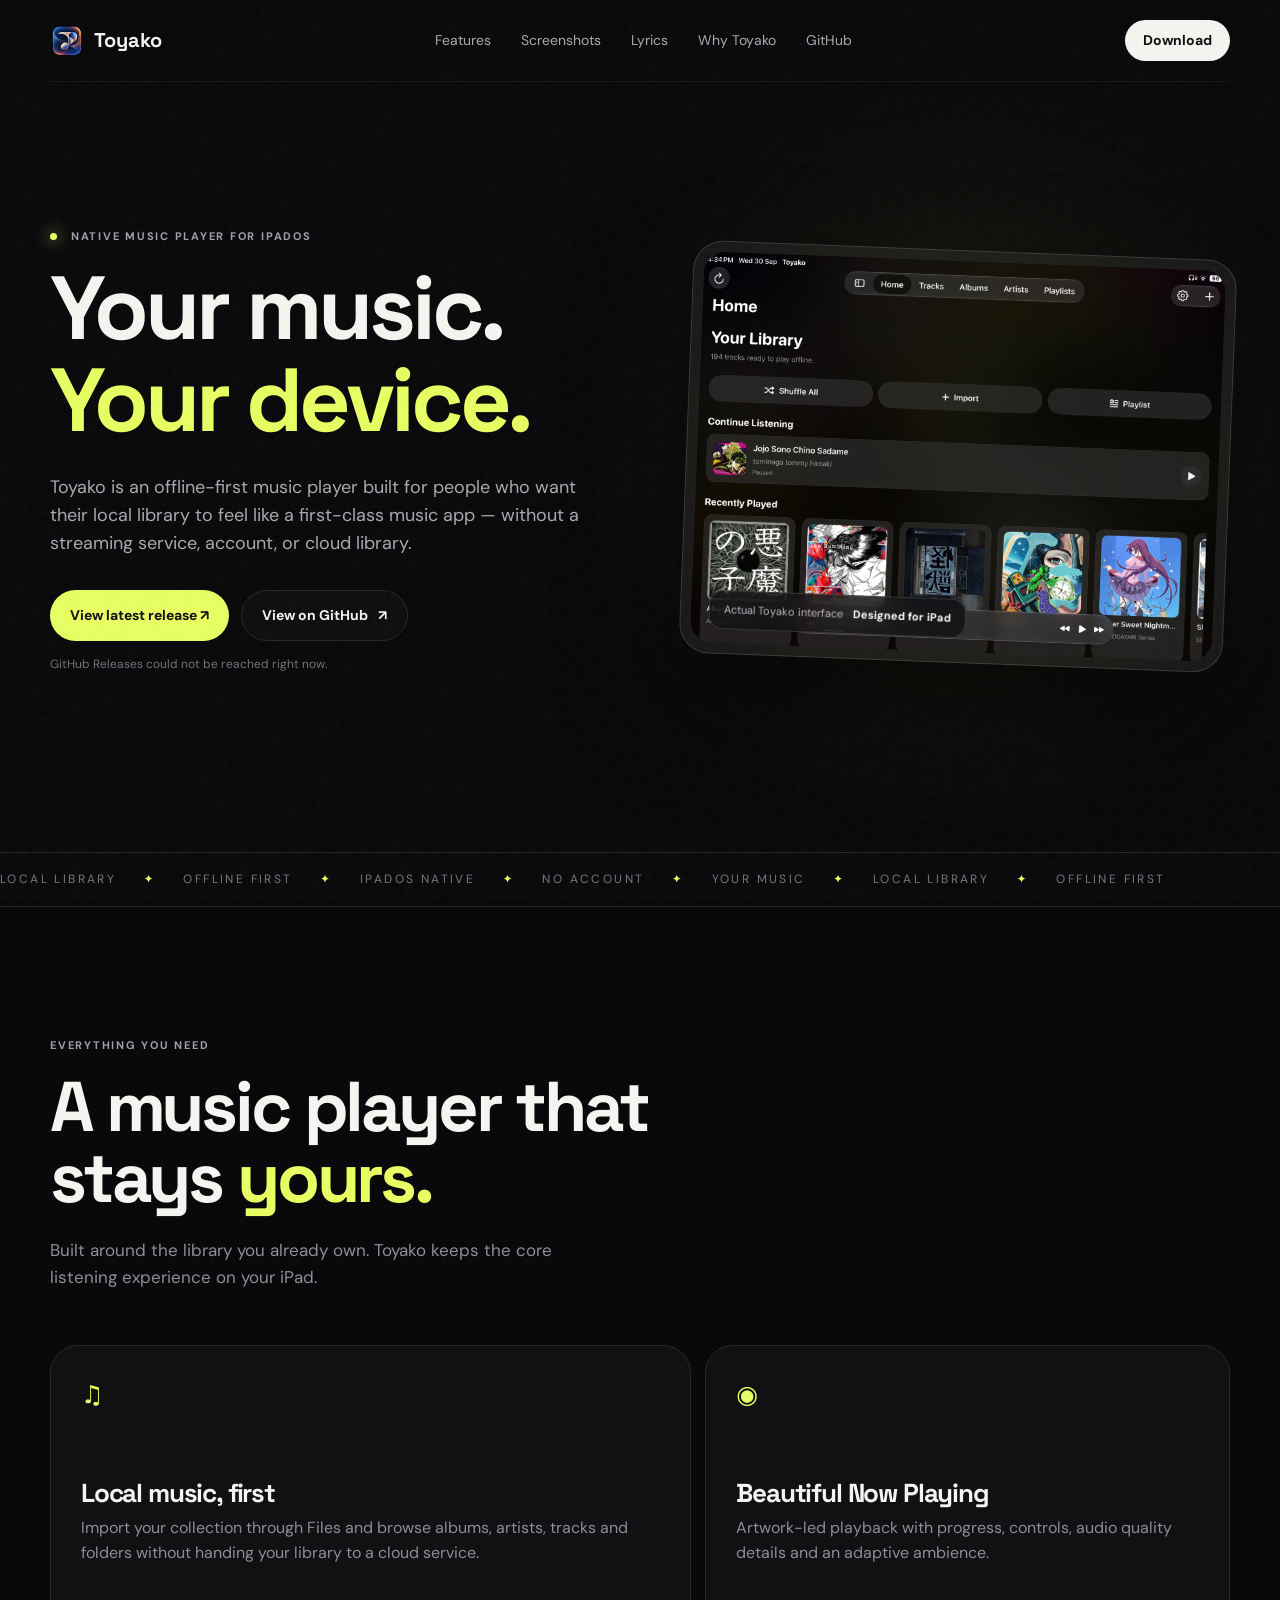
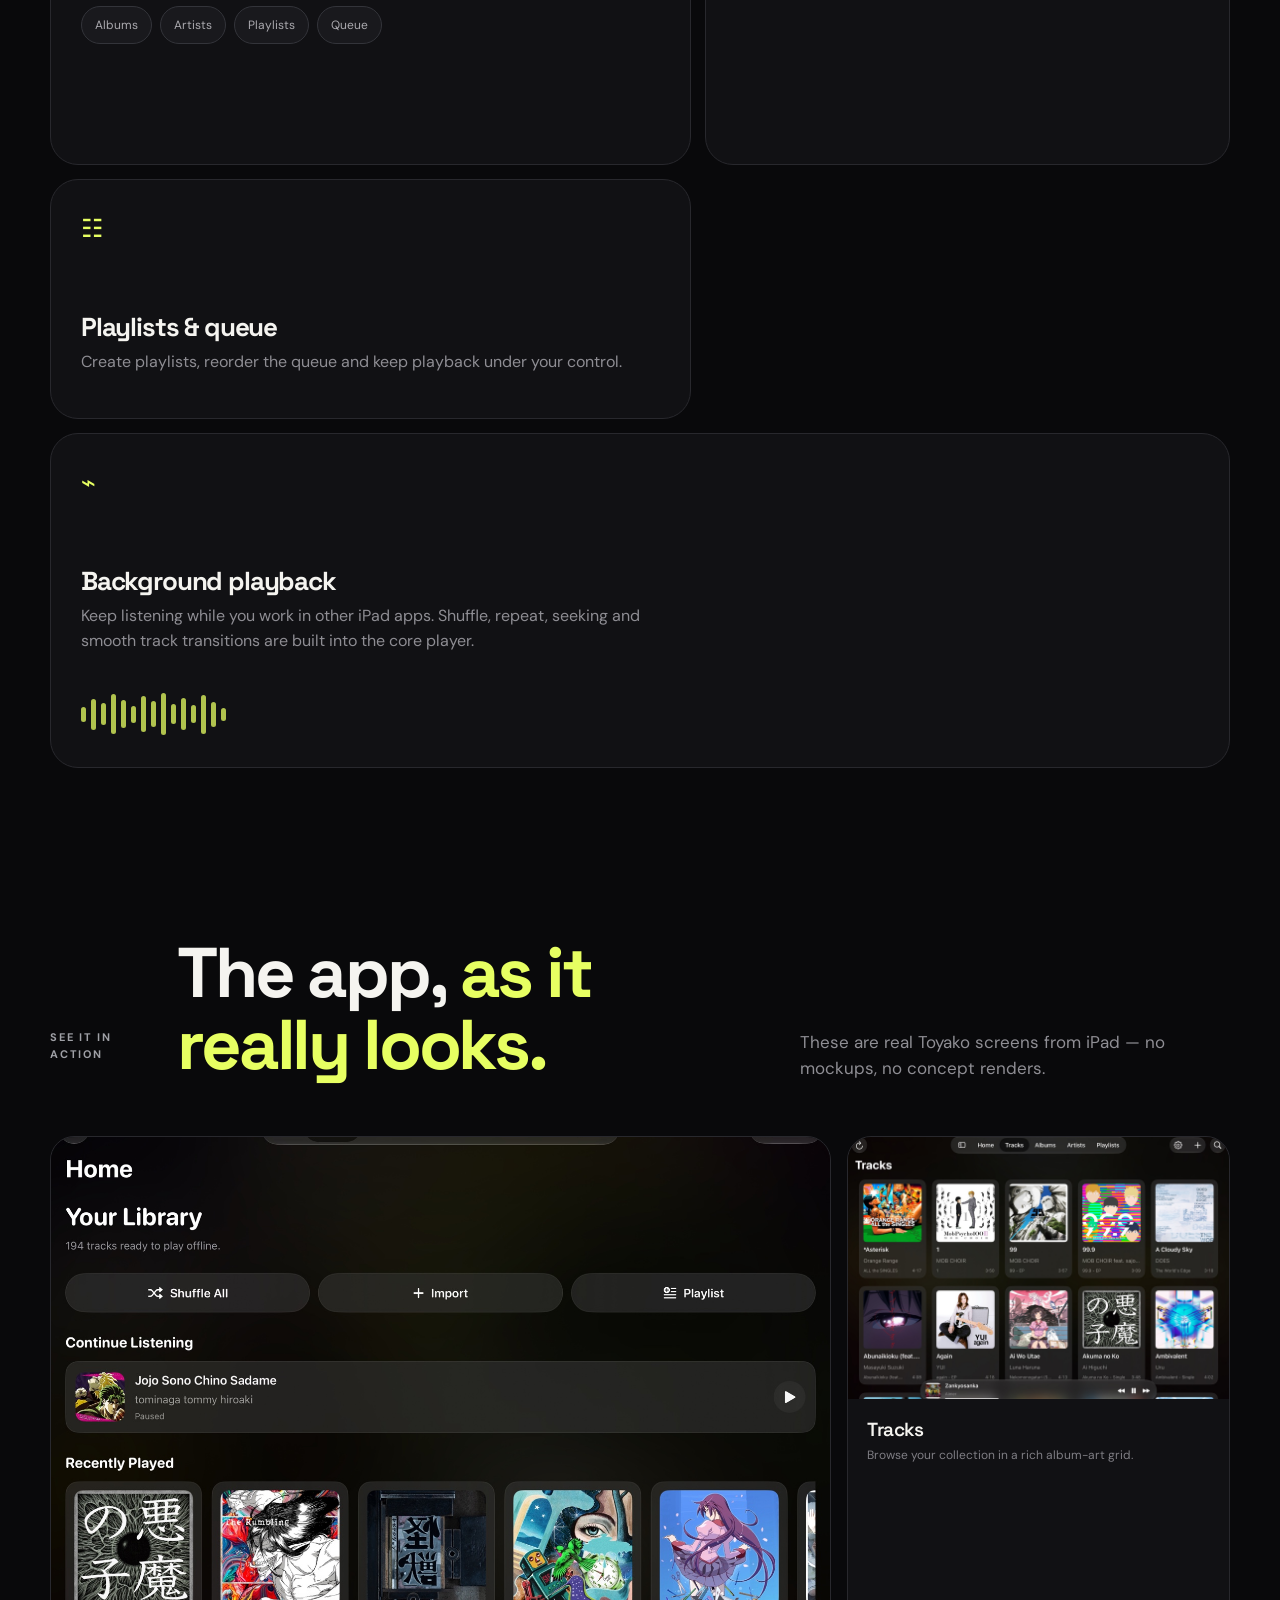
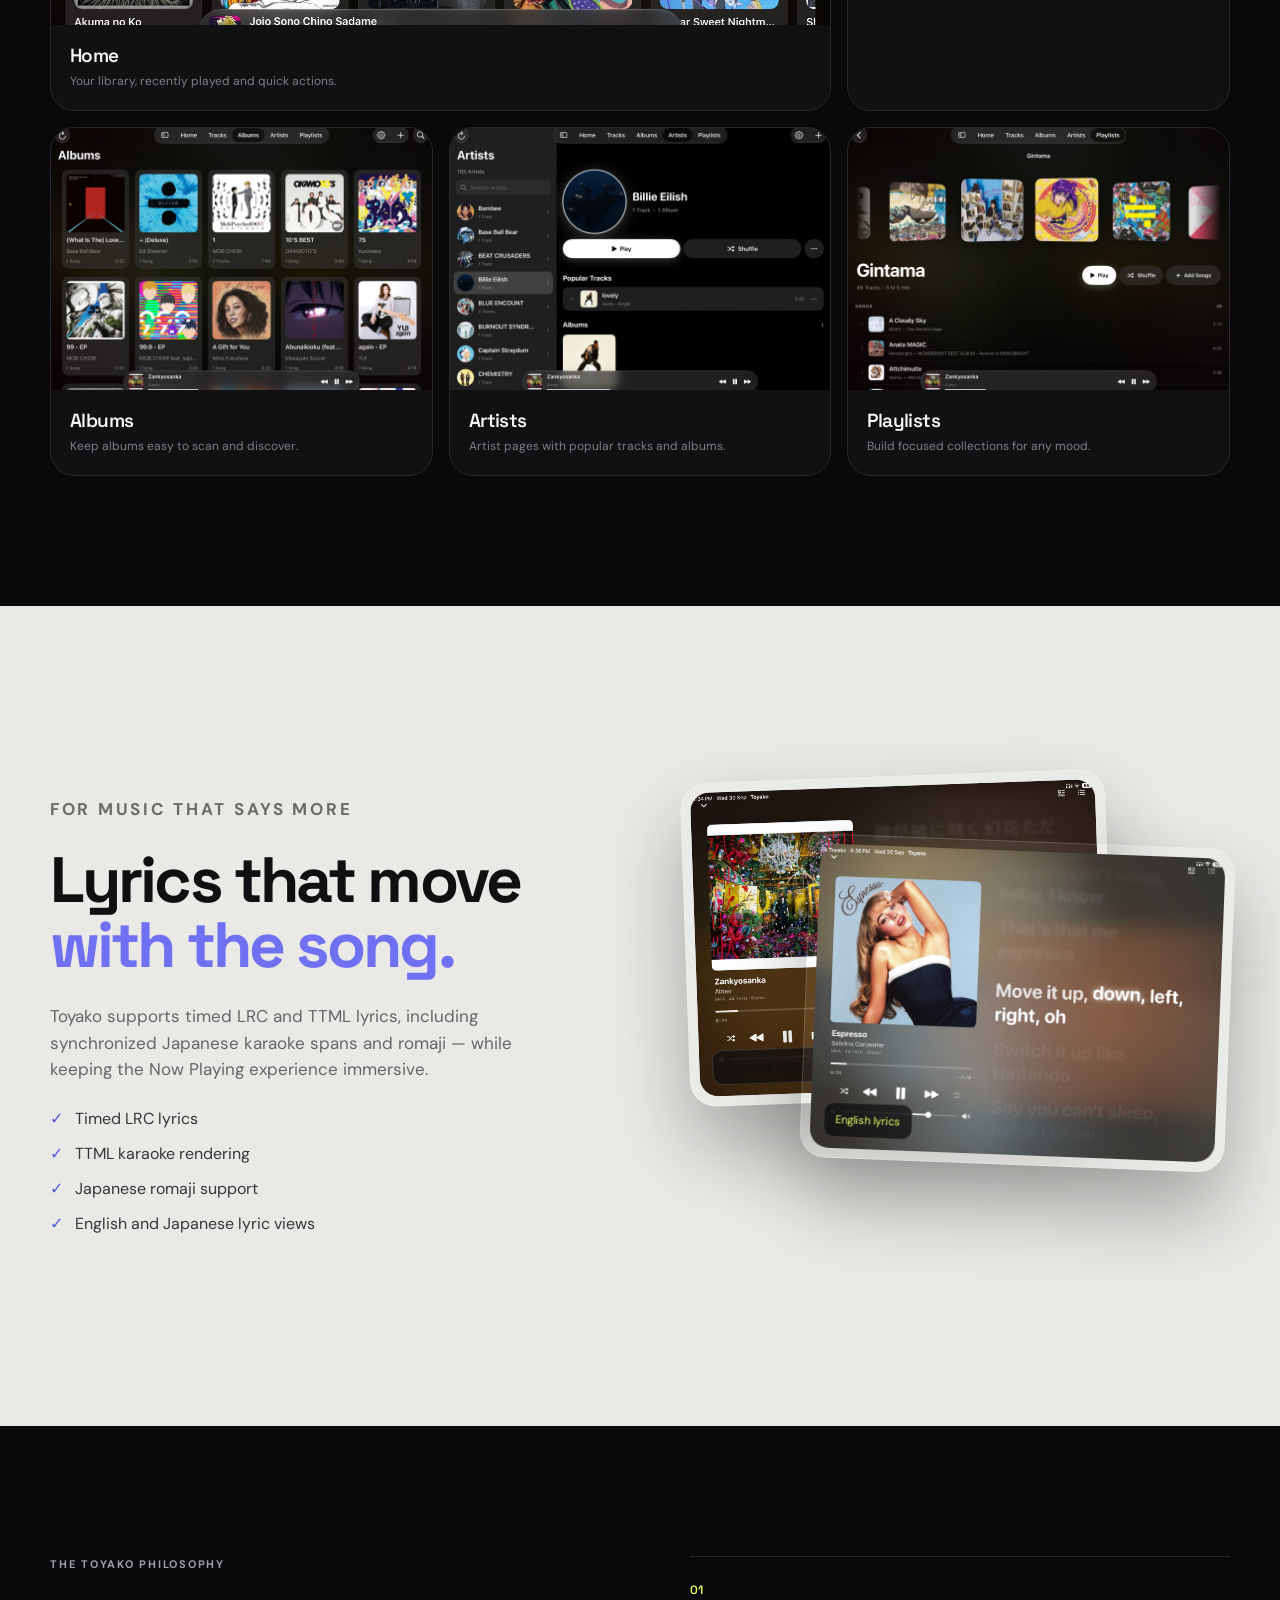
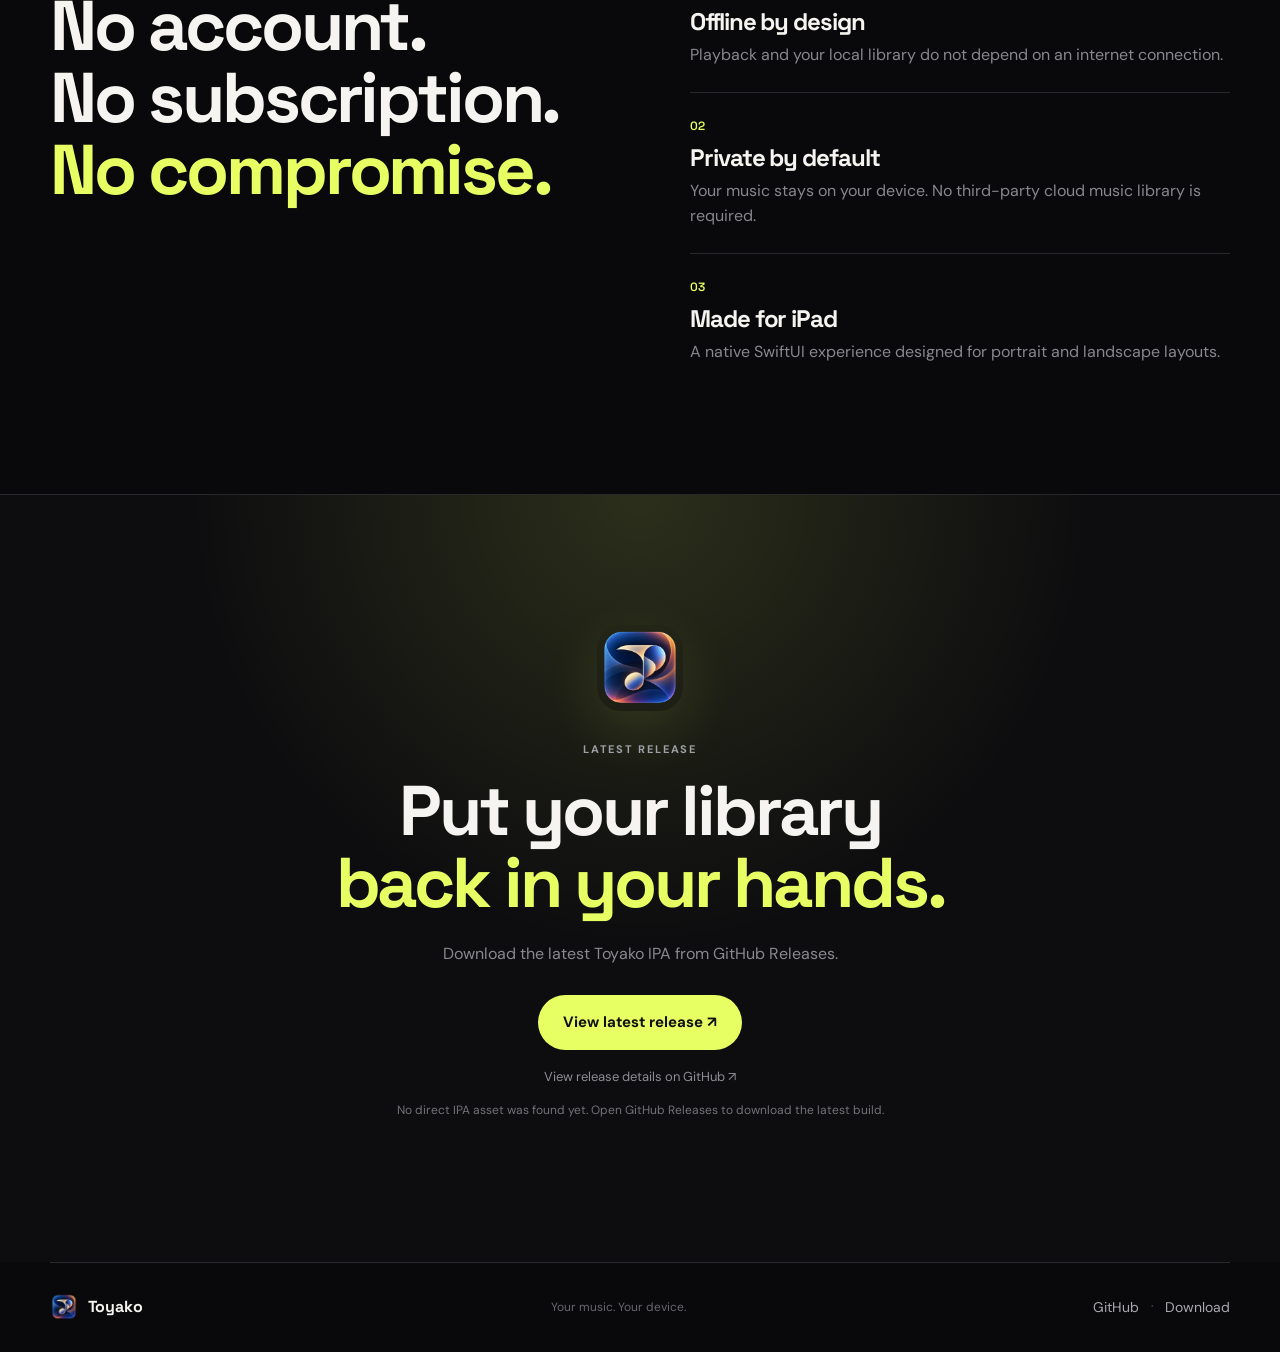
==== docs/index.html @ d5a01a92 "website added" ====
<!doctype html>
<html lang="en">
<head>
  <meta charset="utf-8">
  <meta name="viewport" content="width=device-width, initial-scale=1">
  <meta name="theme-color" content="#0a0a0c">
  <meta name="description" content="Toyako — a native, offline-first music player for iPadOS. Your music. Your device.">
  <meta property="og:title" content="Toyako — Your music. Your device.">
  <meta property="og:description" content="A native, offline-first music player for iPadOS. Local music, lyrics, playlists, queue management and a beautiful Now Playing experience.">
  <meta property="og:type" content="website">
  <link rel="icon" href="assets/toyako-icon.png">
  <link rel="stylesheet" href="styles.css">
  <title>Toyako — Your music. Your device.</title>
</head>
<body>
  <div class="grain"></div>
  <header class="nav wrap">
    <a class="brand" href="#top" aria-label="Toyako home">
      <img src="assets/toyako-icon.png" alt="Toyako app icon">
      <span>Toyako</span>
    </a>
    <nav>
      <a href="#features">Features</a>
      <a href="#showcase">Screenshots</a><a href="#lyrics">Lyrics</a>
      <a href="#philosophy">Why Toyako</a>
      <a id="githubLink" href="#" target="_blank" rel="noreferrer">GitHub</a>
    </nav>
    <a class="nav-download" id="navDownload" href="#download">Download</a>
  </header>

  <main id="top">
    <section class="hero wrap">
      <div class="hero-copy">
        <div class="eyebrow"><span class="dot"></span> Native music player for iPadOS</div>
        <h1>Your music.<br><em>Your device.</em></h1>
        <p class="hero-text">Toyako is an offline-first music player built for people who want their local library to feel like a first-class music app — without a streaming service, account, or cloud library.</p>
        <div class="hero-actions">
          <a class="button primary" id="heroDownload" href="#download"><span>↓</span> Download Toyako</a>
          <a class="button ghost" id="heroGithub" href="#" target="_blank" rel="noreferrer">View on GitHub <span>↗</span></a>
        </div>
        <p class="download-note" id="releaseStatus">Checking the latest release…</p>
      </div>

      <div class="hero-art real-preview" aria-label="Toyako app preview">
        <div class="hero-glow"></div>
        <div class="hero-shot">
          <img src="assets/screenshots/home.jpeg" alt="Toyako Home screen showing a local music library">
          <div class="shot-caption"><span>Actual Toyako interface</span><strong>Designed for iPad</strong></div>
        </div>
      </div>
    </section>

    <section class="marquee"><div>LOCAL LIBRARY <span>✦</span> OFFLINE FIRST <span>✦</span> IPADOS NATIVE <span>✦</span> NO ACCOUNT <span>✦</span> YOUR MUSIC <span>✦</span> LOCAL LIBRARY <span>✦</span> OFFLINE FIRST</div></section>

    <section class="section wrap" id="features">
      <div class="section-heading"><p class="eyebrow">Everything you need</p><h2>A music player that stays <em>yours.</em></h2><p>Built around the library you already own. Toyako keeps the core listening experience on your iPad.</p></div>
      <div class="feature-grid">
        <article class="feature large"><div class="feature-icon">♫</div><h3>Local music, first</h3><p>Import your collection through Files and browse albums, artists, tracks and folders without handing your library to a cloud service.</p><div class="feature-visual library-visual"><span>Albums</span><span>Artists</span><span>Playlists</span><span>Queue</span></div></article>
        <article class="feature"><div class="feature-icon">◉</div><h3>Beautiful Now Playing</h3><p>Artwork-led playback with progress, controls, audio quality details and an adaptive ambience.</p></article>
        <article class="feature"><div class="feature-icon">☷</div><h3>Playlists & queue</h3><p>Create playlists, reorder the queue and keep playback under your control.</p></article>
        <article class="feature wide"><div class="feature-icon">⌁</div><h3>Background playback</h3><p>Keep listening while you work in other iPad apps. Shuffle, repeat, seeking and smooth track transitions are built into the core player.</p><div class="wave"><i></i><i></i><i></i><i></i><i></i><i></i><i></i><i></i><i></i><i></i><i></i><i></i><i></i><i></i><i></i></div></article>
      </div>
    </section>

    <section class="showcase section" id="showcase">
      <div class="wrap">
        <div class="section-heading showcase-heading">
          <p class="eyebrow">See it in action</p>
          <h2>The app, <em>as it really looks.</em></h2>
          <p>These are real Toyako screens from iPad — no mockups, no concept renders.</p>
        </div>
        <div class="screen-grid">
          <figure class="screen-card-large"><img src="assets/screenshots/home.jpeg" alt="Toyako Home library screen"><figcaption><strong>Home</strong><span>Your library, recently played and quick actions.</span></figcaption></figure>
          <figure><img src="assets/screenshots/tracks.jpeg" alt="Toyako Tracks screen"><figcaption><strong>Tracks</strong><span>Browse your collection in a rich album-art grid.</span></figcaption></figure>
          <figure><img src="assets/screenshots/albums.jpeg" alt="Toyako Albums screen"><figcaption><strong>Albums</strong><span>Keep albums easy to scan and discover.</span></figcaption></figure>
          <figure><img src="assets/screenshots/artists.jpeg" alt="Toyako Artists screen"><figcaption><strong>Artists</strong><span>Artist pages with popular tracks and albums.</span></figcaption></figure>
          <figure><img src="assets/screenshots/playlist.jpeg" alt="Toyako Playlist screen"><figcaption><strong>Playlists</strong><span>Build focused collections for any mood.</span></figcaption></figure>
        </div>
      </div>
    </section>

    <section class="lyrics-section" id="lyrics">
      <div class="wrap lyrics-layout">
        <div class="lyrics-copy"><p class="eyebrow">For music that says more</p><h2>Lyrics that move<br><em>with the song.</em></h2><p>Toyako supports timed LRC and TTML lyrics, including synchronized Japanese karaoke spans and romaji — while keeping the Now Playing experience immersive.</p><ul><li>Timed LRC lyrics</li><li>TTML karaoke rendering</li><li>Japanese romaji support</li><li>English and Japanese lyric views</li></ul></div>
        <div class="lyrics-shots">
          <figure class="lyric-shot lyric-shot-back"><img src="assets/screenshots/lyrics-japanese.jpeg" alt="Toyako Now Playing with Japanese lyrics and romaji"><figcaption>Japanese lyrics + romaji</figcaption></figure>
          <figure class="lyric-shot lyric-shot-front"><img src="assets/screenshots/lyrics-english.jpeg" alt="Toyako Now Playing with English lyrics"><figcaption>English lyrics</figcaption></figure>
        </div>
      </div>
    </section>

    <section class="section wrap philosophy" id="philosophy">
      <div><p class="eyebrow">The Toyako philosophy</p><h2>No account.<br>No subscription.<br><em>No compromise.</em></h2></div>
      <div class="principles"><div><strong>01</strong><h3>Offline by design</h3><p>Playback and your local library do not depend on an internet connection.</p></div><div><strong>02</strong><h3>Private by default</h3><p>Your music stays on your device. No third-party cloud music library is required.</p></div><div><strong>03</strong><h3>Made for iPad</h3><p>A native SwiftUI experience designed for portrait and landscape layouts.</p></div></div>
    </section>

    <section class="download-section" id="download">
      <div class="wrap download-inner">
        <img src="assets/toyako-icon.png" alt="Toyako" class="download-icon">
        <p class="eyebrow">Latest release</p>
        <h2>Put your library<br><em>back in your hands.</em></h2>
        <p>Download the latest Toyako IPA from GitHub Releases.</p>
        <a class="button primary big" id="downloadButton" href="#" target="_blank" rel="noreferrer">↓ Download latest IPA</a>
        <a class="release-link" id="releasePage" href="#" target="_blank" rel="noreferrer">View release details on GitHub ↗</a>
        <p class="release-status" id="downloadStatus">Loading release information…</p>
      </div>
    </section>
  </main>

  <footer class="footer wrap"><div class="brand"><img src="assets/toyako-icon.png" alt=""><span>Toyako</span></div><p>Your music. Your device.</p><div><a id="footerGithub" href="#" target="_blank" rel="noreferrer">GitHub</a><span>·</span><a href="#download">Download</a></div></footer>
  <script src="app.js"></script>
</body>
</html>
---- docs/styles.css ----
@import url('https://fonts.googleapis.com/css2?family=DM+Sans:wght@400;500;600;700&family=Space+Grotesk:wght@500;600;700&display=swap');
:root{--bg:#09090b;--panel:#111114;--panel2:#17171b;--text:#f5f4f0;--muted:#9c9ba1;--line:#28282d;--accent:#e7ff62;--accent2:#c7e23c;--max:1180px}
*{box-sizing:border-box}html{scroll-behavior:smooth}body{margin:0;background:var(--bg);color:var(--text);font-family:'DM Sans',system-ui,sans-serif;line-height:1.55;overflow-x:hidden}.grain{position:fixed;inset:0;pointer-events:none;opacity:.035;background-image:url("data:image/svg+xml,%3Csvg viewBox='0 0 160 160' xmlns='http://www.w3.org/2000/svg'%3E%3Cfilter id='n'%3E%3CfeTurbulence type='fractalNoise' baseFrequency='.9' numOctaves='3' stitchTiles='stitch'/%3E%3C/filter%3E%3Crect width='100%25' height='100%25' filter='url(%23n)' opacity='.8'/%3E%3C/svg%3E")}.wrap{width:min(calc(100% - 48px),var(--max));margin:auto}.nav{height:82px;display:flex;align-items:center;justify-content:space-between;gap:24px;border-bottom:1px solid rgba(255,255,255,.06)}.brand{display:flex;align-items:center;gap:10px;color:var(--text);text-decoration:none;font-family:'Space Grotesk';font-weight:700;font-size:20px}.brand img{width:34px;height:34px;border-radius:10px}.nav nav{display:flex;gap:30px}.nav nav a,.footer a{color:#aaa9ae;text-decoration:none;font-size:14px}.nav nav a:hover,.footer a:hover{color:var(--text)}.nav-download{background:var(--text);color:#101012;text-decoration:none;padding:10px 18px;border-radius:999px;font-size:14px;font-weight:700}.hero{min-height:720px;display:grid;grid-template-columns:1.02fr .98fr;align-items:center;gap:70px;padding:90px 0 110px}.eyebrow{text-transform:uppercase;letter-spacing:.16em;font-size:11px;font-weight:700;color:#9fa0a6;margin:0 0 18px}.dot{display:inline-block;width:7px;height:7px;background:var(--accent);border-radius:50%;margin-right:9px;box-shadow:0 0 16px var(--accent)}h1,h2,h3{font-family:'Space Grotesk';letter-spacing:-.045em;line-height:1.02;margin:0}h1{font-size:clamp(58px,7vw,98px);max-width:760px}h1 em,h2 em{color:var(--accent);font-style:normal}.hero-text{max-width:600px;color:#aaa9ae;font-size:18px;margin:28px 0 32px}.hero-actions{display:flex;gap:12px;flex-wrap:wrap}.button{display:inline-flex;align-items:center;justify-content:center;gap:10px;padding:14px 20px;border-radius:999px;text-decoration:none;font-weight:700;font-size:14px;transition:.2s transform,.2s background}.button:hover{transform:translateY(-2px)}.button.primary{background:var(--accent);color:#101012}.button.primary:hover{background:var(--accent2)}.button.ghost{border:1px solid var(--line);color:var(--text);background:rgba(255,255,255,.02)}.download-note,.release-status{font-size:12px;color:#727278;margin-top:14px}.hero-art{position:relative;min-height:570px;display:grid;place-items:center}.glow{position:absolute;width:390px;height:390px;border-radius:50%;background:var(--accent);filter:blur(110px);opacity:.12}.device{width:min(500px,100%);border:1px solid #34343a;background:#151519;border-radius:34px;padding:12px;box-shadow:0 45px 100px #000;transform:rotate(3deg)}.device-bar{height:24px;display:flex;justify-content:center;gap:6px}.device-bar span{width:4px;height:4px;border-radius:50%;background:#45454b}.app-screen{background:linear-gradient(145deg,#1b1b20,#0e0e11);border-radius:25px;padding:28px;min-height:500px}.screen-top{display:flex;justify-content:space-between;font-family:'Space Grotesk';font-size:18px}.screen-top span{color:#8d8d93}.screen-kicker{color:#88878e;font-size:12px;margin:42px 0 14px}.album-row{display:grid;grid-template-columns:repeat(4,1fr);gap:9px}.mini-cover{aspect-ratio:1;border-radius:13px}.cover-one{background:linear-gradient(135deg,#c9ef53,#34410f)}.cover-two{background:linear-gradient(135deg,#c6b1ff,#28203e)}.cover-three{background:linear-gradient(135deg,#ff9b7c,#49251b)}.cover-four{background:linear-gradient(135deg,#71c7ff,#12283a)}.screen-card{margin-top:18px;background:#24242a;border:1px solid #34343b;border-radius:22px;padding:15px;display:flex;align-items:center;gap:16px}.now-cover{width:92px;height:92px;border-radius:16px;background:linear-gradient(135deg,#d9ff60,#2f3c12);display:grid;place-items:center}.cover-symbol{font:700 44px 'Space Grotesk';color:#151515}.screen-card small{color:#929198;font-size:9px;letter-spacing:.12em}.screen-card h3{font-size:20px;margin:6px 0}.screen-card p{color:#8c8b91;font-size:12px;margin:0}.screen-controls{display:flex;align-items:center;justify-content:center;gap:45px;margin-top:24px;color:#9b9aa0}.screen-controls b{width:48px;height:48px;border-radius:50%;background:var(--text);color:#111;display:grid;place-items:center}.marquee{border-top:1px solid var(--line);border-bottom:1px solid var(--line);padding:17px 0;overflow:hidden;white-space:nowrap;color:#77777d;font-size:12px;letter-spacing:.2em}.marquee div{width:max-content;animation:scroll 28s linear infinite}.marquee span{color:var(--accent);padding:0 22px}@keyframes scroll{to{transform:translateX(-35%)}}.section{padding:130px 0}.section-heading{max-width:700px}.section-heading h2,.philosophy h2,.download-inner h2{font-size:clamp(45px,5.5vw,72px)}.section-heading>p:last-child{color:#8f8e94;max-width:570px;font-size:17px;margin-top:22px}.feature-grid{display:grid;grid-template-columns:1.1fr .9fr;gap:14px;margin-top:55px}.feature{background:var(--panel);border:1px solid var(--line);border-radius:28px;padding:30px;min-height:240px}.feature.large{min-height:420px}.feature.wide{grid-column:span 2;min-height:250px}.feature-icon{font-size:25px;color:var(--accent);margin-bottom:65px}.feature h3{font-size:26px;margin-bottom:10px}.feature p{color:#8e8d93;max-width:560px;margin:0}.feature-visual{display:flex;gap:8px;flex-wrap:wrap;margin-top:40px}.feature-visual span{border:1px solid #33343a;background:#19191d;border-radius:999px;padding:9px 13px;color:#aaa9ae;font-size:12px}.wave{display:flex;align-items:center;gap:5px;height:45px;margin-top:38px}.wave i{display:block;width:5px;border-radius:5px;background:var(--accent);height:var(--h,30px);opacity:.75}.wave i:nth-child(1){height:15px}.wave i:nth-child(2){height:31px}.wave i:nth-child(3){height:22px}.wave i:nth-child(4){height:40px}.wave i:nth-child(5){height:28px}.wave i:nth-child(6){height:17px}.wave i:nth-child(7){height:36px}.wave i:nth-child(8){height:26px}.wave i:nth-child(9){height:42px}.wave i:nth-child(10){height:20px}.wave i:nth-child(11){height:32px}.wave i:nth-child(12){height:18px}.wave i:nth-child(13){height:39px}.wave i:nth-child(14){height:25px}.wave i:nth-child(15){height:13px}.lyrics-section{background:#e9e9e6;color:#101012;padding:130px 0}.lyrics-layout{display:grid;grid-template-columns:1fr 1fr;gap:90px;align-items:center}.lyrics-copy .eyebrow{color:#6c6c6b}.lyrics-copy h2{font-size:clamp(50px,5vw,72px)}.lyrics-copy h2 em{color:#7070f3}.lyrics-copy>p{color:#656568;max-width:520px;font-size:17px;margin:25px 0}.lyrics-copy ul{padding:0;margin:25px 0;list-style:none;display:grid;gap:10px;color:#36363a}.lyrics-copy li:before{content:'✓';color:#5555db;font-weight:700;margin-right:12px}.lyrics-card{background:#101012;color:#fff;border-radius:32px;padding:38px;min-height:410px;display:flex;flex-direction:column;justify-content:center;box-shadow:0 30px 70px rgba(0,0,0,.2)}.lyrics-meta{font-size:10px;letter-spacing:.15em;color:#77777e;margin-bottom:45px;display:flex;justify-content:space-between}.lyrics-line{font:600 26px 'Space Grotesk';margin:8px 0}.lyrics-line.faded{color:#45454b}.lyrics-line.active{color:var(--accent)}.lyrics-romaji{color:#7c7c83;font-size:12px;margin-bottom:8px}.lyrics-progress{height:2px;background:#2a2a2e;margin-top:55px}.lyrics-progress span{display:block;width:54%;height:100%;background:var(--accent)}.philosophy{display:grid;grid-template-columns:1fr 1fr;gap:100px}.principles{display:grid;gap:25px}.principles>div{border-top:1px solid var(--line);padding-top:20px}.principles strong{color:var(--accent);font:600 12px 'Space Grotesk'}.principles h3{font-size:24px;margin:8px 0}.principles p{color:#88878e;margin:0}.download-section{padding:130px 0;background:radial-gradient(circle at 50% 0%,rgba(231,255,98,.14),transparent 45%),#0d0d0f;text-align:center;border-top:1px solid var(--line)}.download-inner{display:flex;flex-direction:column;align-items:center}.download-icon{width:86px;height:86px;border-radius:24px;box-shadow:0 20px 60px rgba(231,255,98,.12);margin-bottom:30px}.download-inner>p:not(.eyebrow):not(.release-status){color:#89888e;max-width:530px;margin:22px 0 28px}.button.big{padding:16px 25px;font-size:15px}.release-link{color:#8e8d94;text-decoration:none;font-size:13px;margin-top:17px}.release-link:hover{color:var(--text)}.footer{min-height:90px;border-top:1px solid var(--line);display:flex;align-items:center;justify-content:space-between;gap:20px}.footer .brand img{width:28px;height:28px;border-radius:8px}.footer p,.footer>div:last-child{color:#68676d;font-size:12px}.footer>div:last-child{display:flex;gap:12px}.footer .brand{font-size:16px}@media(max-width:900px){.nav nav{display:none}.hero{grid-template-columns:1fr;gap:20px;padding-top:70px}.hero-art{min-height:500px}.device{transform:rotate(2deg)}.feature-grid,.lyrics-layout,.philosophy{grid-template-columns:1fr}.feature.wide{grid-column:auto}.section,.lyrics-section,.download-section{padding:90px 0}.footer{padding:24px 0;flex-wrap:wrap}.footer p{order:3;width:100%;margin:0}}@media(max-width:560px){.wrap{width:min(calc(100% - 28px),var(--max))}.nav{height:70px}.nav-download{padding:9px 13px}.hero{padding:55px 0 75px}.hero-text{font-size:16px}.hero-art{min-height:390px}.app-screen{padding:20px;min-height:390px}.device{border-radius:25px}.screen-card{padding:11px}.now-cover{width:70px;height:70px}.cover-symbol{font-size:34px}.feature{padding:23px;border-radius:22px}.feature-icon{margin-bottom:45px}.lyrics-card{padding:27px;border-radius:25px}.lyrics-line{font-size:21px}}
/* Real screenshot showcase */
.real-preview{min-height:570px;display:grid;place-items:center;position:relative}
.hero-glow{position:absolute;width:460px;height:460px;border-radius:50%;background:var(--accent);filter:blur(120px);opacity:.09}
.hero-shot{position:relative;width:min(620px,100%);transform:rotate(2.2deg);border:1px solid rgba(255,255,255,.14);border-radius:30px;padding:10px;background:rgba(255,255,255,.055);box-shadow:0 50px 110px rgba(0,0,0,.55)}
.hero-shot img{display:block;width:100%;border-radius:22px}
.shot-caption{position:absolute;left:28px;bottom:24px;padding:10px 14px;border:1px solid rgba(255,255,255,.13);border-radius:14px;background:rgba(12,12,14,.72);backdrop-filter:blur(18px);display:flex;gap:10px;align-items:center;font-size:11px;color:#b6b5ba}
.shot-caption strong{color:#fff}
.showcase{padding-top:40px}
.showcase-heading{display:flex;align-items:end;justify-content:space-between;gap:40px;max-width:none}
.showcase-heading>p:last-child{margin:0;max-width:430px}
.screen-grid{margin-top:55px;display:grid;grid-template-columns:repeat(12,1fr);gap:16px}
.screen-grid figure{grid-column:span 4;margin:0;background:var(--panel);border:1px solid var(--line);border-radius:24px;overflow:hidden}
.screen-grid .screen-card-large{grid-column:span 8}
.screen-grid img{display:block;width:100%;aspect-ratio:16/10;object-fit:cover;background:#09090b}
.screen-grid figure:not(.screen-card-large) img{aspect-ratio:16/11}
.screen-grid figcaption{padding:18px 19px 20px;display:flex;flex-direction:column;gap:4px}
.screen-grid figcaption strong{font:600 19px 'Space Grotesk';letter-spacing:-.03em}
.screen-grid figcaption span{color:#7f7e84;font-size:12px}
.lyrics-shots{position:relative;min-height:560px}
.lyric-shot{position:absolute;width:78%;margin:0;border:1px solid rgba(255,255,255,.16);border-radius:26px;padding:9px;background:rgba(255,255,255,.06);box-shadow:0 40px 80px rgba(0,0,0,.3)}
.lyric-shot img{display:block;width:100%;border-radius:19px}
.lyric-shot figcaption{position:absolute;left:22px;bottom:20px;padding:8px 11px;background:rgba(10,10,12,.72);border:1px solid rgba(255,255,255,.14);border-radius:10px;font-size:11px;backdrop-filter:blur(12px)}
.lyric-shot-back{left:0;top:40px;transform:rotate(-2deg)}
.lyric-shot-front{right:0;top:105px;transform:rotate(2.2deg)}
.lyric-shot-front figcaption{color:var(--accent)}
@media(max-width:900px){.showcase-heading{display:block}.showcase-heading>p:last-child{margin-top:20px}.screen-grid{grid-template-columns:1fr 1fr}.screen-grid figure,.screen-grid .screen-card-large{grid-column:span 1}.screen-grid .screen-card-large{grid-column:span 2}.lyrics-shots{min-height:520px}.lyric-shot{width:82%}}
@media(max-width:560px){.real-preview{min-height:350px}.hero-shot{transform:rotate(1deg);border-radius:22px;padding:7px}.hero-shot img{border-radius:16px}.shot-caption{left:14px;bottom:14px}.screen-grid{grid-template-columns:1fr}.screen-grid figure,.screen-grid .screen-card-large{grid-column:auto}.screen-grid img,.screen-grid figure:not(.screen-card-large) img{aspect-ratio:16/10}.lyrics-shots{min-height:390px}.lyric-shot{width:88%;border-radius:18px;padding:6px}.lyric-shot img{border-radius:13px}.lyric-shot-back{top:10px}.lyric-shot-front{top:65px}}
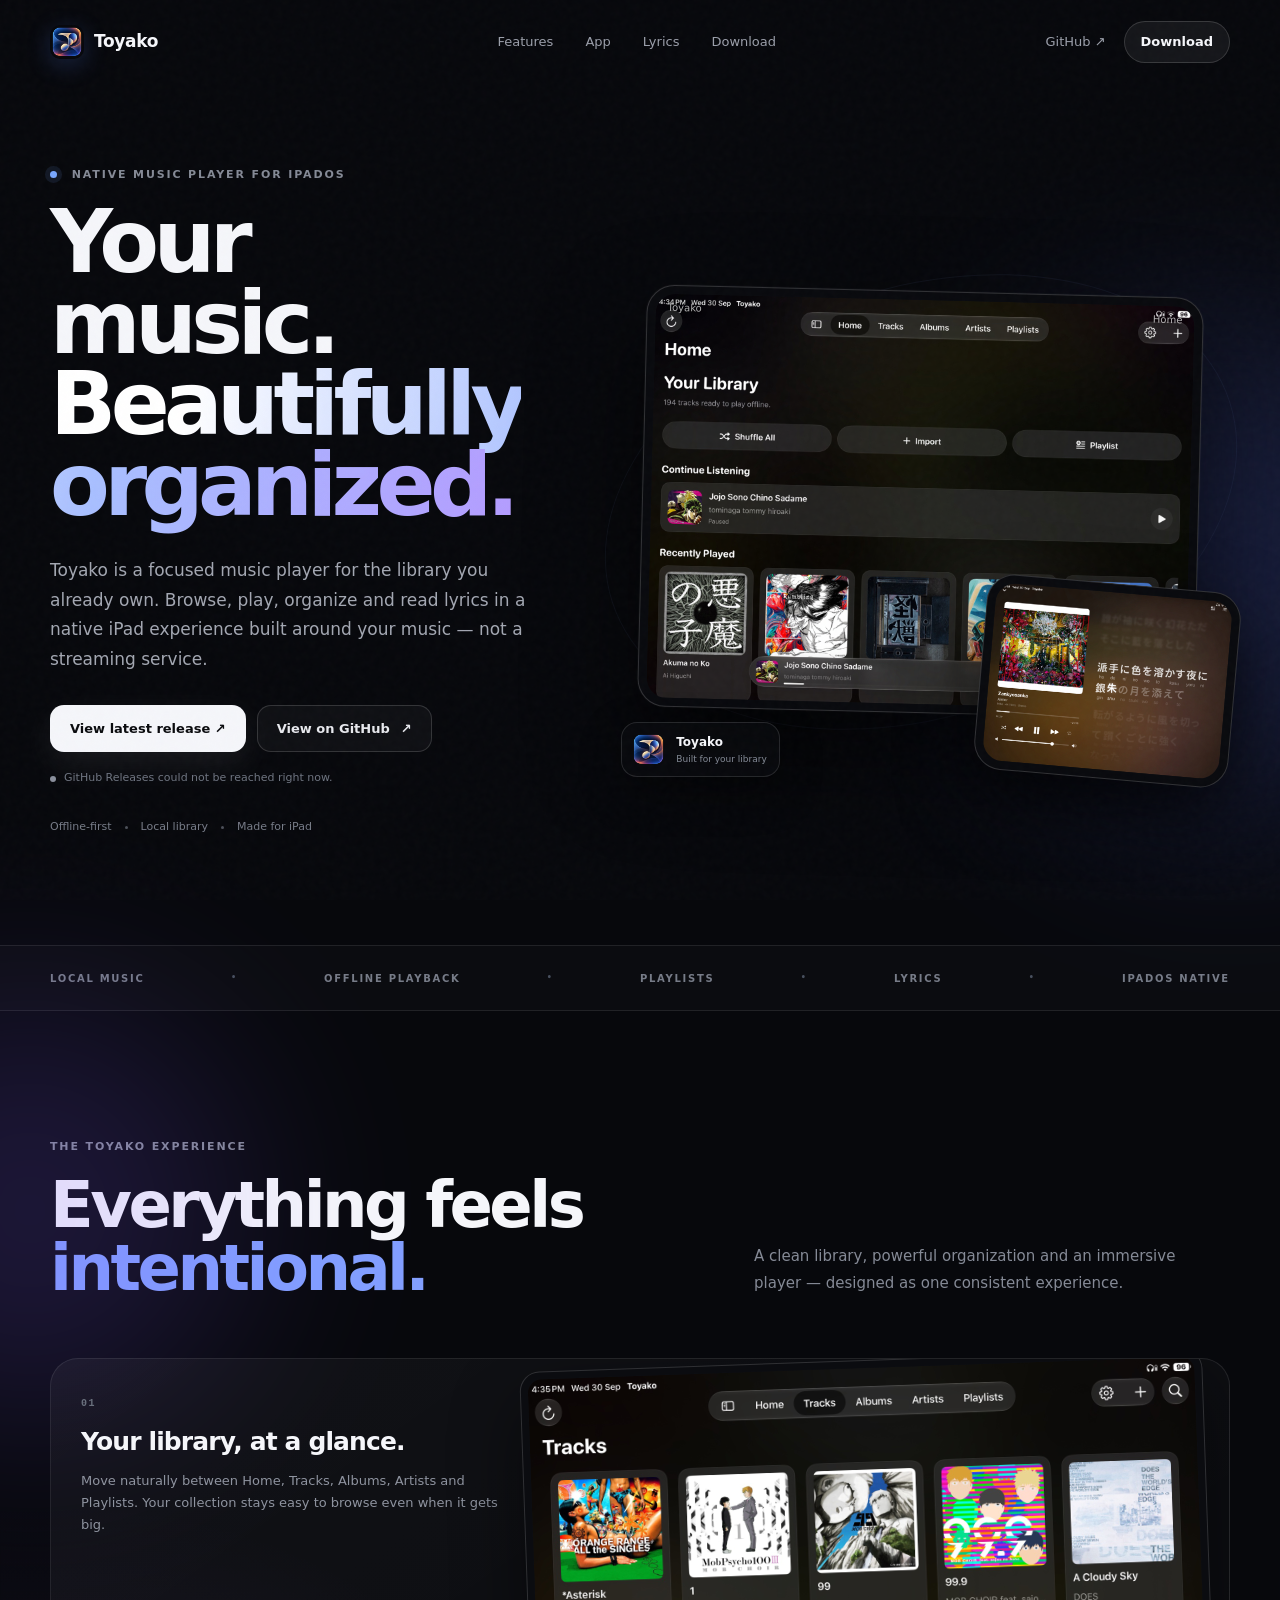
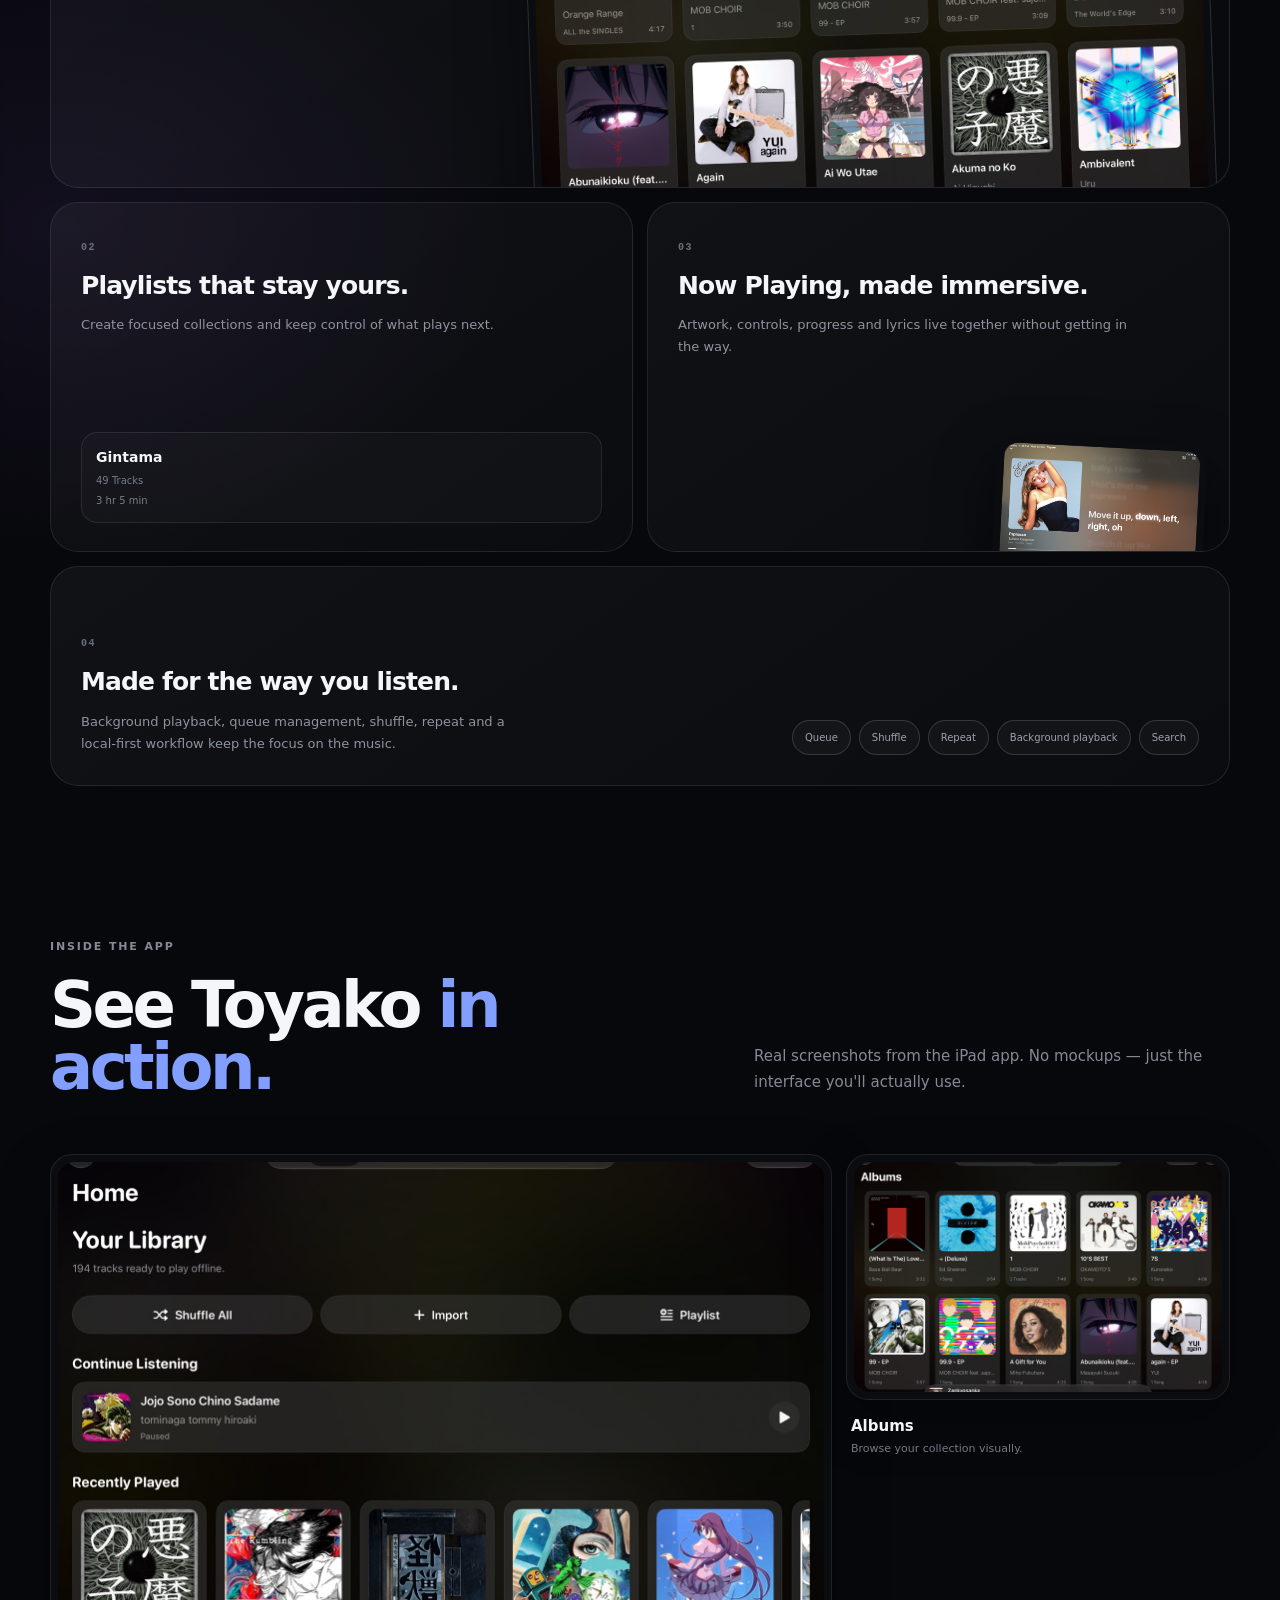
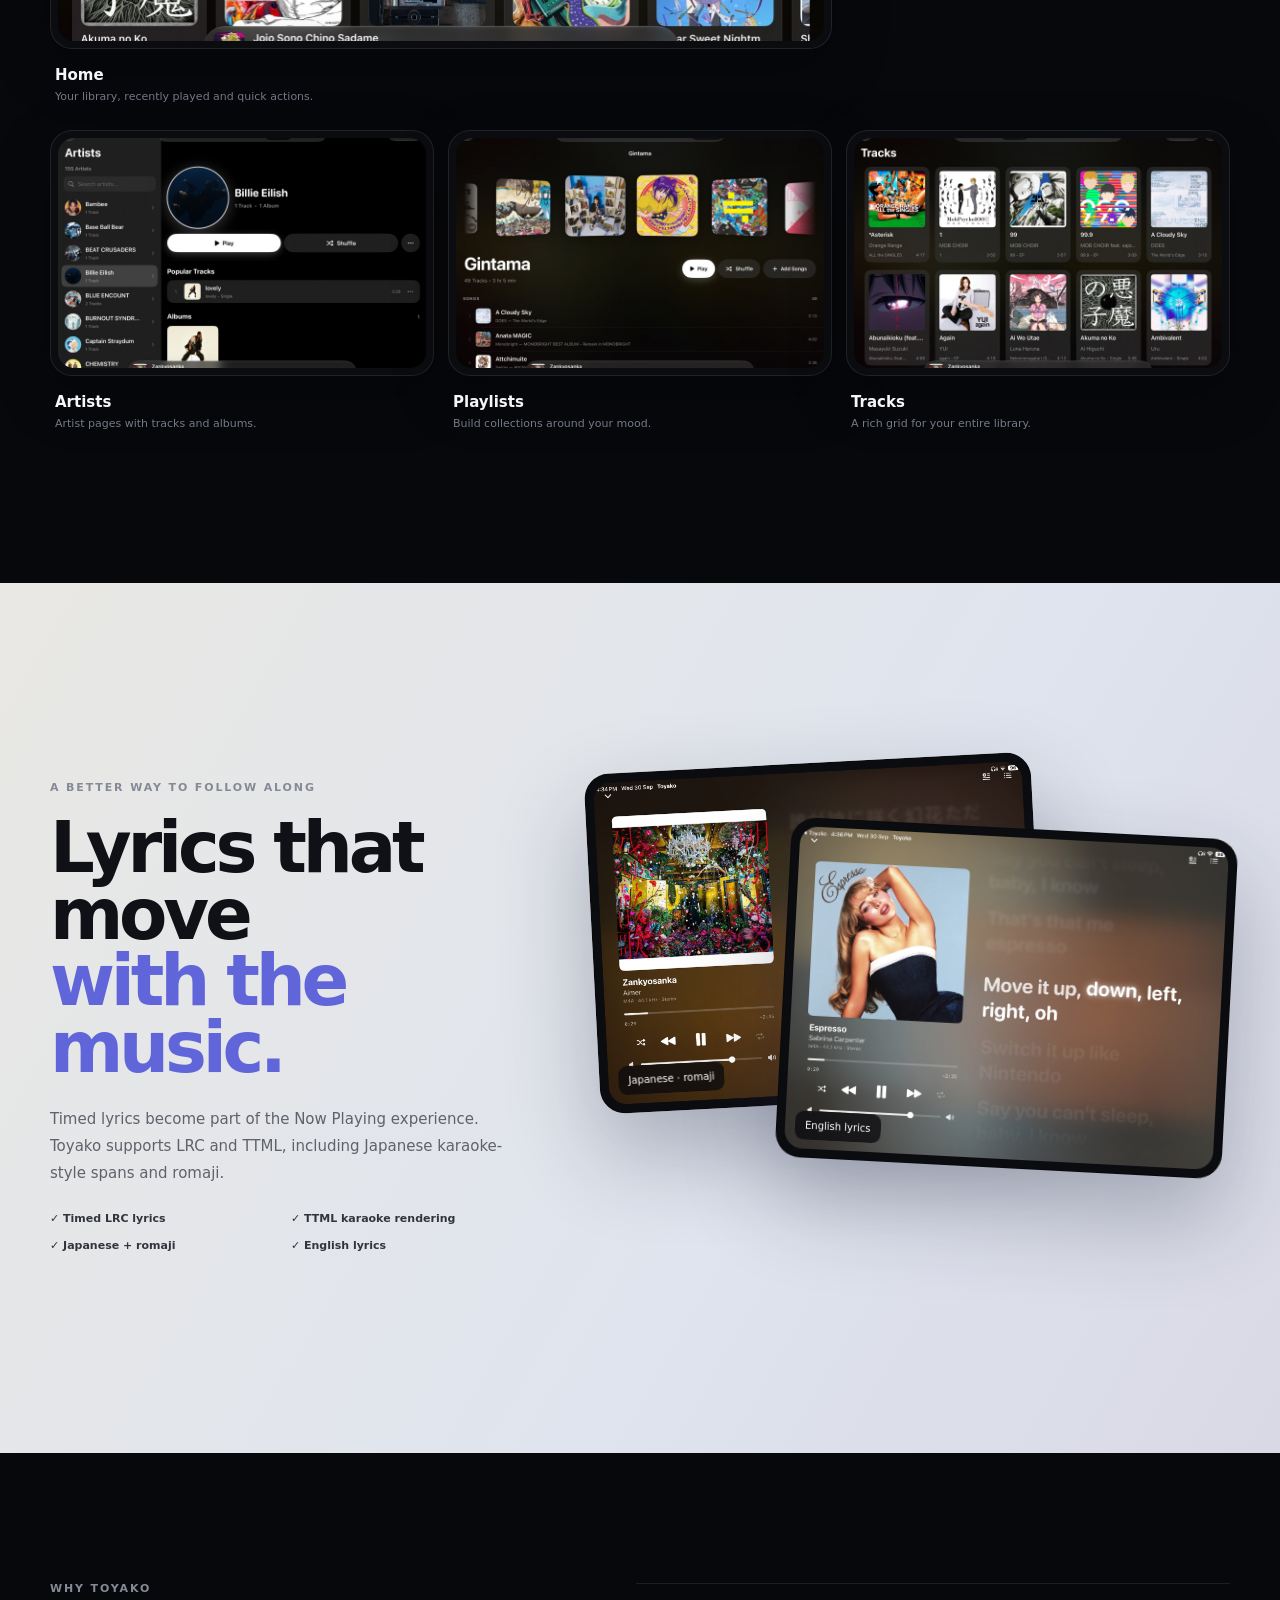
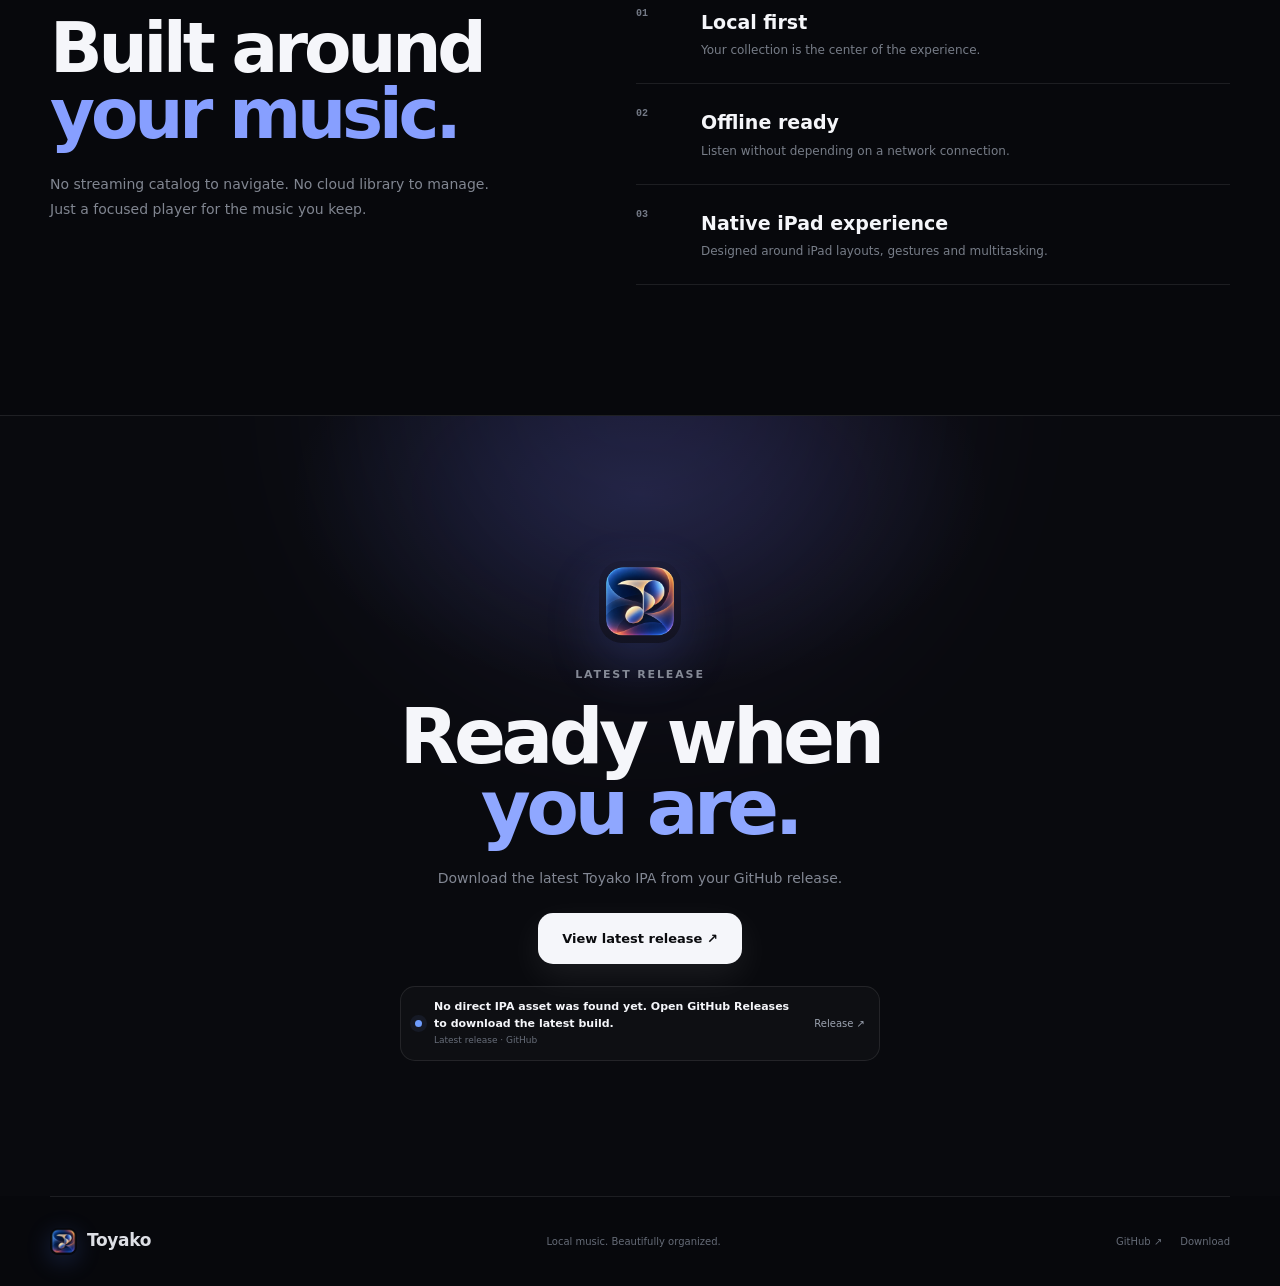
==== commit d4bce687: "Remove unnecessary meta tags from index.html" ====
--- a/docs/index.html
+++ b/docs/index.html
@@ -3,111 +3,85 @@
 <head>
   <meta charset="utf-8">
   <meta name="viewport" content="width=device-width, initial-scale=1">
-  <meta name="theme-color" content="#0a0a0c">
-  <meta name="description" content="Toyako — a native, offline-first music player for iPadOS. Your music. Your device.">
-  <meta property="og:title" content="Toyako — Your music. Your device.">
-  <meta property="og:description" content="A native, offline-first music player for iPadOS. Local music, lyrics, playlists, queue management and a beautiful Now Playing experience.">
+  <meta name="theme-color" content="#07080c">
+  <meta name="description" content="Toyako — a beautiful native music player for iPadOS. Your local library, beautifully organized.">
+  <meta property="og:title" content="Toyako — Your music, beautifully organized.">
+  <meta property="og:description" content="A native iPadOS music player for your local library, playlists, lyrics and offline listening.">
   <meta property="og:type" content="website">
   <link rel="icon" href="assets/toyako-icon.png">
   <link rel="stylesheet" href="styles.css">
-  <title>Toyako — Your music. Your device.</title>
+  <title>Toyako — Your music, beautifully organized.</title>
 </head>
 <body>
-  <div class="grain"></div>
+  <div class="ambient ambient-a"></div><div class="ambient ambient-b"></div><div class="grain"></div>
+
   <header class="nav wrap">
-    <a class="brand" href="#top" aria-label="Toyako home">
-      <img src="assets/toyako-icon.png" alt="Toyako app icon">
-      <span>Toyako</span>
-    </a>
-    <nav>
-      <a href="#features">Features</a>
-      <a href="#showcase">Screenshots</a><a href="#lyrics">Lyrics</a>
-      <a href="#philosophy">Why Toyako</a>
-      <a id="githubLink" href="#" target="_blank" rel="noreferrer">GitHub</a>
+    <a class="brand" href="#top" aria-label="Toyako home"><img src="assets/toyako-icon.png" alt="Toyako"><span>Toyako</span></a>
+    <nav aria-label="Primary navigation">
+      <a href="#features">Features</a><a href="#showcase">App</a><a href="#lyrics">Lyrics</a><a href="#download">Download</a>
     </nav>
-    <a class="nav-download" id="navDownload" href="#download">Download</a>
+    <div class="nav-actions"><a class="nav-github" id="githubLink" href="#" target="_blank" rel="noreferrer">GitHub ↗</a><a class="nav-download" id="navDownload" href="#download">Get Toyako</a></div>
   </header>
 
   <main id="top">
     <section class="hero wrap">
       <div class="hero-copy">
-        <div class="eyebrow"><span class="dot"></span> Native music player for iPadOS</div>
-        <h1>Your music.<br><em>Your device.</em></h1>
-        <p class="hero-text">Toyako is an offline-first music player built for people who want their local library to feel like a first-class music app — without a streaming service, account, or cloud library.</p>
-        <div class="hero-actions">
-          <a class="button primary" id="heroDownload" href="#download"><span>↓</span> Download Toyako</a>
-          <a class="button ghost" id="heroGithub" href="#" target="_blank" rel="noreferrer">View on GitHub <span>↗</span></a>
-        </div>
-        <p class="download-note" id="releaseStatus">Checking the latest release…</p>
+        <div class="eyebrow"><span class="live-dot"></span> Native music player for iPadOS</div>
+        <h1>Your music.<br><span>Beautifully organized.</span></h1>
+        <p class="hero-text">Toyako is a focused music player for the library you already own. Browse, play, organize and read lyrics in a native iPad experience built around your music — not a streaming service.</p>
+        <div class="hero-actions"><a class="button primary" id="heroDownload" href="#download">Download latest IPA <b>↓</b></a><a class="button secondary" id="heroGithub" href="#" target="_blank" rel="noreferrer">View on GitHub <b>↗</b></a></div>
+        <div class="release-line"><span class="status-dot"></span><span id="releaseStatus">Checking the latest GitHub release…</span></div>
+        <div class="trust-row"><span>Offline-first</span><i></i><span>Local library</span><i></i><span>Made for iPad</span></div>
       </div>
-
-      <div class="hero-art real-preview" aria-label="Toyako app preview">
-        <div class="hero-glow"></div>
-        <div class="hero-shot">
-          <img src="assets/screenshots/home.jpeg" alt="Toyako Home screen showing a local music library">
-          <div class="shot-caption"><span>Actual Toyako interface</span><strong>Designed for iPad</strong></div>
-        </div>
+      <div class="hero-visual">
+        <div class="hero-orbit orbit-1"></div><div class="hero-orbit orbit-2"></div>
+        <div class="hero-device hero-device-main"><div class="device-top"><span>Toyako</span><span>Home</span></div><img src="assets/screenshots/home.jpeg" alt="Toyako Home screen"></div>
+        <div class="hero-device hero-device-float"><img src="assets/screenshots/lyrics-japanese.jpeg" alt="Toyako Now Playing lyrics screen"></div>
+        <div class="floating-badge"><img src="assets/toyako-icon.png" alt=""><div><strong>Toyako</strong><span>Built for your library</span></div></div>
       </div>
     </section>
 
-    <section class="marquee"><div>LOCAL LIBRARY <span>✦</span> OFFLINE FIRST <span>✦</span> IPADOS NATIVE <span>✦</span> NO ACCOUNT <span>✦</span> YOUR MUSIC <span>✦</span> LOCAL LIBRARY <span>✦</span> OFFLINE FIRST</div></section>
+    <section class="signal-bar"><div class="wrap signal-inner"><span>LOCAL MUSIC</span><b>•</b><span>OFFLINE PLAYBACK</span><b>•</b><span>PLAYLISTS</span><b>•</b><span>LYRICS</span><b>•</b><span>IPADOS NATIVE</span></div></section>
 
     <section class="section wrap" id="features">
-      <div class="section-heading"><p class="eyebrow">Everything you need</p><h2>A music player that stays <em>yours.</em></h2><p>Built around the library you already own. Toyako keeps the core listening experience on your iPad.</p></div>
+      <div class="section-intro"><div><p class="eyebrow">The Toyako experience</p><h2>Everything feels <em>intentional.</em></h2></div><p>A clean library, powerful organization and an immersive player — designed as one consistent experience.</p></div>
       <div class="feature-grid">
-        <article class="feature large"><div class="feature-icon">♫</div><h3>Local music, first</h3><p>Import your collection through Files and browse albums, artists, tracks and folders without handing your library to a cloud service.</p><div class="feature-visual library-visual"><span>Albums</span><span>Artists</span><span>Playlists</span><span>Queue</span></div></article>
-        <article class="feature"><div class="feature-icon">◉</div><h3>Beautiful Now Playing</h3><p>Artwork-led playback with progress, controls, audio quality details and an adaptive ambience.</p></article>
-        <article class="feature"><div class="feature-icon">☷</div><h3>Playlists & queue</h3><p>Create playlists, reorder the queue and keep playback under your control.</p></article>
-        <article class="feature wide"><div class="feature-icon">⌁</div><h3>Background playback</h3><p>Keep listening while you work in other iPad apps. Shuffle, repeat, seeking and smooth track transitions are built into the core player.</p><div class="wave"><i></i><i></i><i></i><i></i><i></i><i></i><i></i><i></i><i></i><i></i><i></i><i></i><i></i><i></i><i></i></div></article>
+        <article class="feature feature-hero"><div class="feature-copy"><span class="feature-number">01</span><h3>Your library, at a glance.</h3><p>Move naturally between Home, Tracks, Albums, Artists and Playlists. Your collection stays easy to browse even when it gets big.</p></div><div class="feature-shot"><img src="assets/screenshots/tracks.jpeg" alt="Toyako Tracks view"></div></article>
+        <article class="feature"><span class="feature-number">02</span><h3>Playlists that stay yours.</h3><p>Create focused collections and keep control of what plays next.</p><div class="mini-ui"><span>Gintama</span><span>49 Tracks</span><span>3 hr 5 min</span></div></article>
+        <article class="feature feature-now"><div><span class="feature-number">03</span><h3>Now Playing, made immersive.</h3><p>Artwork, controls, progress and lyrics live together without getting in the way.</p></div><img src="assets/screenshots/lyrics-english.jpeg" alt="Toyako Now Playing"></article>
+        <article class="feature feature-wide"><div><span class="feature-number">04</span><h3>Made for the way you listen.</h3><p>Background playback, queue management, shuffle, repeat and a local-first workflow keep the focus on the music.</p></div><div class="feature-pills"><span>Queue</span><span>Shuffle</span><span>Repeat</span><span>Background playback</span><span>Search</span></div></article>
       </div>
     </section>
 
-    <section class="showcase section" id="showcase">
+    <section class="showcase" id="showcase">
       <div class="wrap">
-        <div class="section-heading showcase-heading">
-          <p class="eyebrow">See it in action</p>
-          <h2>The app, <em>as it really looks.</em></h2>
-          <p>These are real Toyako screens from iPad — no mockups, no concept renders.</p>
-        </div>
-        <div class="screen-grid">
-          <figure class="screen-card-large"><img src="assets/screenshots/home.jpeg" alt="Toyako Home library screen"><figcaption><strong>Home</strong><span>Your library, recently played and quick actions.</span></figcaption></figure>
-          <figure><img src="assets/screenshots/tracks.jpeg" alt="Toyako Tracks screen"><figcaption><strong>Tracks</strong><span>Browse your collection in a rich album-art grid.</span></figcaption></figure>
-          <figure><img src="assets/screenshots/albums.jpeg" alt="Toyako Albums screen"><figcaption><strong>Albums</strong><span>Keep albums easy to scan and discover.</span></figcaption></figure>
-          <figure><img src="assets/screenshots/artists.jpeg" alt="Toyako Artists screen"><figcaption><strong>Artists</strong><span>Artist pages with popular tracks and albums.</span></figcaption></figure>
-          <figure><img src="assets/screenshots/playlist.jpeg" alt="Toyako Playlist screen"><figcaption><strong>Playlists</strong><span>Build focused collections for any mood.</span></figcaption></figure>
+        <div class="section-intro showcase-intro"><div><p class="eyebrow">Inside the app</p><h2>See Toyako <em>in action.</em></h2></div><p>Real screenshots from the iPad app. No mockups — just the interface you'll actually use.</p></div>
+        <div class="gallery">
+          <figure class="gallery-item gallery-feature"><div class="frame"><img src="assets/screenshots/home.jpeg" alt="Toyako Home"></div><figcaption><strong>Home</strong><span>Your library, recently played and quick actions.</span></figcaption></figure>
+          <figure class="gallery-item"><div class="frame"><img src="assets/screenshots/albums.jpeg" alt="Toyako Albums"></div><figcaption><strong>Albums</strong><span>Browse your collection visually.</span></figcaption></figure>
+          <figure class="gallery-item"><div class="frame"><img src="assets/screenshots/artists.jpeg" alt="Toyako Artists"></div><figcaption><strong>Artists</strong><span>Artist pages with tracks and albums.</span></figcaption></figure>
+          <figure class="gallery-item"><div class="frame"><img src="assets/screenshots/playlist.jpeg" alt="Toyako Playlist"></div><figcaption><strong>Playlists</strong><span>Build collections around your mood.</span></figcaption></figure>
+          <figure class="gallery-item"><div class="frame"><img src="assets/screenshots/tracks.jpeg" alt="Toyako Tracks"></div><figcaption><strong>Tracks</strong><span>A rich grid for your entire library.</span></figcaption></figure>
         </div>
       </div>
     </section>
 
     <section class="lyrics-section" id="lyrics">
       <div class="wrap lyrics-layout">
-        <div class="lyrics-copy"><p class="eyebrow">For music that says more</p><h2>Lyrics that move<br><em>with the song.</em></h2><p>Toyako supports timed LRC and TTML lyrics, including synchronized Japanese karaoke spans and romaji — while keeping the Now Playing experience immersive.</p><ul><li>Timed LRC lyrics</li><li>TTML karaoke rendering</li><li>Japanese romaji support</li><li>English and Japanese lyric views</li></ul></div>
-        <div class="lyrics-shots">
-          <figure class="lyric-shot lyric-shot-back"><img src="assets/screenshots/lyrics-japanese.jpeg" alt="Toyako Now Playing with Japanese lyrics and romaji"><figcaption>Japanese lyrics + romaji</figcaption></figure>
-          <figure class="lyric-shot lyric-shot-front"><img src="assets/screenshots/lyrics-english.jpeg" alt="Toyako Now Playing with English lyrics"><figcaption>English lyrics</figcaption></figure>
-        </div>
+        <div class="lyrics-copy"><p class="eyebrow">A better way to follow along</p><h2>Lyrics that move<br><em>with the music.</em></h2><p>Timed lyrics become part of the Now Playing experience. Toyako supports LRC and TTML, including Japanese karaoke-style spans and romaji.</p><div class="lyric-list"><span>✓ Timed LRC lyrics</span><span>✓ TTML karaoke rendering</span><span>✓ Japanese + romaji</span><span>✓ English lyrics</span></div></div>
+        <div class="lyrics-stage"><figure class="lyrics-card back"><img src="assets/screenshots/lyrics-japanese.jpeg" alt="Japanese lyrics and romaji in Toyako"><figcaption>Japanese · romaji</figcaption></figure><figure class="lyrics-card front"><img src="assets/screenshots/lyrics-english.jpeg" alt="English lyrics in Toyako"><figcaption>English lyrics</figcaption></figure></div>
       </div>
     </section>
 
-    <section class="section wrap philosophy" id="philosophy">
-      <div><p class="eyebrow">The Toyako philosophy</p><h2>No account.<br>No subscription.<br><em>No compromise.</em></h2></div>
-      <div class="principles"><div><strong>01</strong><h3>Offline by design</h3><p>Playback and your local library do not depend on an internet connection.</p></div><div><strong>02</strong><h3>Private by default</h3><p>Your music stays on your device. No third-party cloud music library is required.</p></div><div><strong>03</strong><h3>Made for iPad</h3><p>A native SwiftUI experience designed for portrait and landscape layouts.</p></div></div>
+    <section class="section philosophy wrap" id="philosophy">
+      <div class="philosophy-title"><p class="eyebrow">Why Toyako</p><h2>Built around<br><em>your music.</em></h2><p>No streaming catalog to navigate. No cloud library to manage. Just a focused player for the music you keep.</p></div>
+      <div class="principles"><div><b>01</b><div><h3>Local first</h3><p>Your collection is the center of the experience.</p></div></div><div><b>02</b><div><h3>Offline ready</h3><p>Listen without depending on a network connection.</p></div></div><div><b>03</b><div><h3>Native iPad experience</h3><p>Designed around iPad layouts, gestures and multitasking.</p></div></div></div>
     </section>
 
-    <section class="download-section" id="download">
-      <div class="wrap download-inner">
-        <img src="assets/toyako-icon.png" alt="Toyako" class="download-icon">
-        <p class="eyebrow">Latest release</p>
-        <h2>Put your library<br><em>back in your hands.</em></h2>
-        <p>Download the latest Toyako IPA from GitHub Releases.</p>
-        <a class="button primary big" id="downloadButton" href="#" target="_blank" rel="noreferrer">↓ Download latest IPA</a>
-        <a class="release-link" id="releasePage" href="#" target="_blank" rel="noreferrer">View release details on GitHub ↗</a>
-        <p class="release-status" id="downloadStatus">Loading release information…</p>
-      </div>
-    </section>
+    <section class="download-section" id="download"><div class="download-glow"></div><div class="wrap download-inner"><img src="assets/toyako-icon.png" alt="Toyako" class="download-icon"><p class="eyebrow">Latest release</p><h2>Ready when<br><em>you are.</em></h2><p>Download the latest Toyako IPA from your GitHub release.</p><a class="button primary big" id="downloadButton" href="#" target="_blank" rel="noreferrer">Download latest IPA ↓</a><div class="release-card"><span class="release-led"></span><div><strong id="downloadStatus">Loading release information…</strong><small>Latest release · GitHub</small></div><a id="releasePage" href="#" target="_blank" rel="noreferrer">Release ↗</a></div></div></section>
   </main>
 
-  <footer class="footer wrap"><div class="brand"><img src="assets/toyako-icon.png" alt=""><span>Toyako</span></div><p>Your music. Your device.</p><div><a id="footerGithub" href="#" target="_blank" rel="noreferrer">GitHub</a><span>·</span><a href="#download">Download</a></div></footer>
+  <footer class="footer wrap"><div class="brand"><img src="assets/toyako-icon.png" alt=""><span>Toyako</span></div><span>Local music. Beautifully organized.</span><div><a id="footerGithub" href="#" target="_blank" rel="noreferrer">GitHub ↗</a><a href="#download">Download</a></div></footer>
   <script src="app.js"></script>
 </body>
 </html>
--- a/docs/styles.css
+++ b/docs/styles.css
@@ -1,30 +1,12 @@
-@import url('https://fonts.googleapis.com/css2?family=DM+Sans:wght@400;500;600;700&family=Space+Grotesk:wght@500;600;700&display=swap');
-:root{--bg:#09090b;--panel:#111114;--panel2:#17171b;--text:#f5f4f0;--muted:#9c9ba1;--line:#28282d;--accent:#e7ff62;--accent2:#c7e23c;--max:1180px}
-*{box-sizing:border-box}html{scroll-behavior:smooth}body{margin:0;background:var(--bg);color:var(--text);font-family:'DM Sans',system-ui,sans-serif;line-height:1.55;overflow-x:hidden}.grain{position:fixed;inset:0;pointer-events:none;opacity:.035;background-image:url("data:image/svg+xml,%3Csvg viewBox='0 0 160 160' xmlns='http://www.w3.org/2000/svg'%3E%3Cfilter id='n'%3E%3CfeTurbulence type='fractalNoise' baseFrequency='.9' numOctaves='3' stitchTiles='stitch'/%3E%3C/filter%3E%3Crect width='100%25' height='100%25' filter='url(%23n)' opacity='.8'/%3E%3C/svg%3E")}.wrap{width:min(calc(100% - 48px),var(--max));margin:auto}.nav{height:82px;display:flex;align-items:center;justify-content:space-between;gap:24px;border-bottom:1px solid rgba(255,255,255,.06)}.brand{display:flex;align-items:center;gap:10px;color:var(--text);text-decoration:none;font-family:'Space Grotesk';font-weight:700;font-size:20px}.brand img{width:34px;height:34px;border-radius:10px}.nav nav{display:flex;gap:30px}.nav nav a,.footer a{color:#aaa9ae;text-decoration:none;font-size:14px}.nav nav a:hover,.footer a:hover{color:var(--text)}.nav-download{background:var(--text);color:#101012;text-decoration:none;padding:10px 18px;border-radius:999px;font-size:14px;font-weight:700}.hero{min-height:720px;display:grid;grid-template-columns:1.02fr .98fr;align-items:center;gap:70px;padding:90px 0 110px}.eyebrow{text-transform:uppercase;letter-spacing:.16em;font-size:11px;font-weight:700;color:#9fa0a6;margin:0 0 18px}.dot{display:inline-block;width:7px;height:7px;background:var(--accent);border-radius:50%;margin-right:9px;box-shadow:0 0 16px var(--accent)}h1,h2,h3{font-family:'Space Grotesk';letter-spacing:-.045em;line-height:1.02;margin:0}h1{font-size:clamp(58px,7vw,98px);max-width:760px}h1 em,h2 em{color:var(--accent);font-style:normal}.hero-text{max-width:600px;color:#aaa9ae;font-size:18px;margin:28px 0 32px}.hero-actions{display:flex;gap:12px;flex-wrap:wrap}.button{display:inline-flex;align-items:center;justify-content:center;gap:10px;padding:14px 20px;border-radius:999px;text-decoration:none;font-weight:700;font-size:14px;transition:.2s transform,.2s background}.button:hover{transform:translateY(-2px)}.button.primary{background:var(--accent);color:#101012}.button.primary:hover{background:var(--accent2)}.button.ghost{border:1px solid var(--line);color:var(--text);background:rgba(255,255,255,.02)}.download-note,.release-status{font-size:12px;color:#727278;margin-top:14px}.hero-art{position:relative;min-height:570px;display:grid;place-items:center}.glow{position:absolute;width:390px;height:390px;border-radius:50%;background:var(--accent);filter:blur(110px);opacity:.12}.device{width:min(500px,100%);border:1px solid #34343a;background:#151519;border-radius:34px;padding:12px;box-shadow:0 45px 100px #000;transform:rotate(3deg)}.device-bar{height:24px;display:flex;justify-content:center;gap:6px}.device-bar span{width:4px;height:4px;border-radius:50%;background:#45454b}.app-screen{background:linear-gradient(145deg,#1b1b20,#0e0e11);border-radius:25px;padding:28px;min-height:500px}.screen-top{display:flex;justify-content:space-between;font-family:'Space Grotesk';font-size:18px}.screen-top span{color:#8d8d93}.screen-kicker{color:#88878e;font-size:12px;margin:42px 0 14px}.album-row{display:grid;grid-template-columns:repeat(4,1fr);gap:9px}.mini-cover{aspect-ratio:1;border-radius:13px}.cover-one{background:linear-gradient(135deg,#c9ef53,#34410f)}.cover-two{background:linear-gradient(135deg,#c6b1ff,#28203e)}.cover-three{background:linear-gradient(135deg,#ff9b7c,#49251b)}.cover-four{background:linear-gradient(135deg,#71c7ff,#12283a)}.screen-card{margin-top:18px;background:#24242a;border:1px solid #34343b;border-radius:22px;padding:15px;display:flex;align-items:center;gap:16px}.now-cover{width:92px;height:92px;border-radius:16px;background:linear-gradient(135deg,#d9ff60,#2f3c12);display:grid;place-items:center}.cover-symbol{font:700 44px 'Space Grotesk';color:#151515}.screen-card small{color:#929198;font-size:9px;letter-spacing:.12em}.screen-card h3{font-size:20px;margin:6px 0}.screen-card p{color:#8c8b91;font-size:12px;margin:0}.screen-controls{display:flex;align-items:center;justify-content:center;gap:45px;margin-top:24px;color:#9b9aa0}.screen-controls b{width:48px;height:48px;border-radius:50%;background:var(--text);color:#111;display:grid;place-items:center}.marquee{border-top:1px solid var(--line);border-bottom:1px solid var(--line);padding:17px 0;overflow:hidden;white-space:nowrap;color:#77777d;font-size:12px;letter-spacing:.2em}.marquee div{width:max-content;animation:scroll 28s linear infinite}.marquee span{color:var(--accent);padding:0 22px}@keyframes scroll{to{transform:translateX(-35%)}}.section{padding:130px 0}.section-heading{max-width:700px}.section-heading h2,.philosophy h2,.download-inner h2{font-size:clamp(45px,5.5vw,72px)}.section-heading>p:last-child{color:#8f8e94;max-width:570px;font-size:17px;margin-top:22px}.feature-grid{display:grid;grid-template-columns:1.1fr .9fr;gap:14px;margin-top:55px}.feature{background:var(--panel);border:1px solid var(--line);border-radius:28px;padding:30px;min-height:240px}.feature.large{min-height:420px}.feature.wide{grid-column:span 2;min-height:250px}.feature-icon{font-size:25px;color:var(--accent);margin-bottom:65px}.feature h3{font-size:26px;margin-bottom:10px}.feature p{color:#8e8d93;max-width:560px;margin:0}.feature-visual{display:flex;gap:8px;flex-wrap:wrap;margin-top:40px}.feature-visual span{border:1px solid #33343a;background:#19191d;border-radius:999px;padding:9px 13px;color:#aaa9ae;font-size:12px}.wave{display:flex;align-items:center;gap:5px;height:45px;margin-top:38px}.wave i{display:block;width:5px;border-radius:5px;background:var(--accent);height:var(--h,30px);opacity:.75}.wave i:nth-child(1){height:15px}.wave i:nth-child(2){height:31px}.wave i:nth-child(3){height:22px}.wave i:nth-child(4){height:40px}.wave i:nth-child(5){height:28px}.wave i:nth-child(6){height:17px}.wave i:nth-child(7){height:36px}.wave i:nth-child(8){height:26px}.wave i:nth-child(9){height:42px}.wave i:nth-child(10){height:20px}.wave i:nth-child(11){height:32px}.wave i:nth-child(12){height:18px}.wave i:nth-child(13){height:39px}.wave i:nth-child(14){height:25px}.wave i:nth-child(15){height:13px}.lyrics-section{background:#e9e9e6;color:#101012;padding:130px 0}.lyrics-layout{display:grid;grid-template-columns:1fr 1fr;gap:90px;align-items:center}.lyrics-copy .eyebrow{color:#6c6c6b}.lyrics-copy h2{font-size:clamp(50px,5vw,72px)}.lyrics-copy h2 em{color:#7070f3}.lyrics-copy>p{color:#656568;max-width:520px;font-size:17px;margin:25px 0}.lyrics-copy ul{padding:0;margin:25px 0;list-style:none;display:grid;gap:10px;color:#36363a}.lyrics-copy li:before{content:'✓';color:#5555db;font-weight:700;margin-right:12px}.lyrics-card{background:#101012;color:#fff;border-radius:32px;padding:38px;min-height:410px;display:flex;flex-direction:column;justify-content:center;box-shadow:0 30px 70px rgba(0,0,0,.2)}.lyrics-meta{font-size:10px;letter-spacing:.15em;color:#77777e;margin-bottom:45px;display:flex;justify-content:space-between}.lyrics-line{font:600 26px 'Space Grotesk';margin:8px 0}.lyrics-line.faded{color:#45454b}.lyrics-line.active{color:var(--accent)}.lyrics-romaji{color:#7c7c83;font-size:12px;margin-bottom:8px}.lyrics-progress{height:2px;background:#2a2a2e;margin-top:55px}.lyrics-progress span{display:block;width:54%;height:100%;background:var(--accent)}.philosophy{display:grid;grid-template-columns:1fr 1fr;gap:100px}.principles{display:grid;gap:25px}.principles>div{border-top:1px solid var(--line);padding-top:20px}.principles strong{color:var(--accent);font:600 12px 'Space Grotesk'}.principles h3{font-size:24px;margin:8px 0}.principles p{color:#88878e;margin:0}.download-section{padding:130px 0;background:radial-gradient(circle at 50% 0%,rgba(231,255,98,.14),transparent 45%),#0d0d0f;text-align:center;border-top:1px solid var(--line)}.download-inner{display:flex;flex-direction:column;align-items:center}.download-icon{width:86px;height:86px;border-radius:24px;box-shadow:0 20px 60px rgba(231,255,98,.12);margin-bottom:30px}.download-inner>p:not(.eyebrow):not(.release-status){color:#89888e;max-width:530px;margin:22px 0 28px}.button.big{padding:16px 25px;font-size:15px}.release-link{color:#8e8d94;text-decoration:none;font-size:13px;margin-top:17px}.release-link:hover{color:var(--text)}.footer{min-height:90px;border-top:1px solid var(--line);display:flex;align-items:center;justify-content:space-between;gap:20px}.footer .brand img{width:28px;height:28px;border-radius:8px}.footer p,.footer>div:last-child{color:#68676d;font-size:12px}.footer>div:last-child{display:flex;gap:12px}.footer .brand{font-size:16px}@media(max-width:900px){.nav nav{display:none}.hero{grid-template-columns:1fr;gap:20px;padding-top:70px}.hero-art{min-height:500px}.device{transform:rotate(2deg)}.feature-grid,.lyrics-layout,.philosophy{grid-template-columns:1fr}.feature.wide{grid-column:auto}.section,.lyrics-section,.download-section{padding:90px 0}.footer{padding:24px 0;flex-wrap:wrap}.footer p{order:3;width:100%;margin:0}}@media(max-width:560px){.wrap{width:min(calc(100% - 28px),var(--max))}.nav{height:70px}.nav-download{padding:9px 13px}.hero{padding:55px 0 75px}.hero-text{font-size:16px}.hero-art{min-height:390px}.app-screen{padding:20px;min-height:390px}.device{border-radius:25px}.screen-card{padding:11px}.now-cover{width:70px;height:70px}.cover-symbol{font-size:34px}.feature{padding:23px;border-radius:22px}.feature-icon{margin-bottom:45px}.lyrics-card{padding:27px;border-radius:25px}.lyrics-line{font-size:21px}}
-/* Real screenshot showcase */
-.real-preview{min-height:570px;display:grid;place-items:center;position:relative}
-.hero-glow{position:absolute;width:460px;height:460px;border-radius:50%;background:var(--accent);filter:blur(120px);opacity:.09}
-.hero-shot{position:relative;width:min(620px,100%);transform:rotate(2.2deg);border:1px solid rgba(255,255,255,.14);border-radius:30px;padding:10px;background:rgba(255,255,255,.055);box-shadow:0 50px 110px rgba(0,0,0,.55)}
-.hero-shot img{display:block;width:100%;border-radius:22px}
-.shot-caption{position:absolute;left:28px;bottom:24px;padding:10px 14px;border:1px solid rgba(255,255,255,.13);border-radius:14px;background:rgba(12,12,14,.72);backdrop-filter:blur(18px);display:flex;gap:10px;align-items:center;font-size:11px;color:#b6b5ba}
-.shot-caption strong{color:#fff}
-.showcase{padding-top:40px}
-.showcase-heading{display:flex;align-items:end;justify-content:space-between;gap:40px;max-width:none}
-.showcase-heading>p:last-child{margin:0;max-width:430px}
-.screen-grid{margin-top:55px;display:grid;grid-template-columns:repeat(12,1fr);gap:16px}
-.screen-grid figure{grid-column:span 4;margin:0;background:var(--panel);border:1px solid var(--line);border-radius:24px;overflow:hidden}
-.screen-grid .screen-card-large{grid-column:span 8}
-.screen-grid img{display:block;width:100%;aspect-ratio:16/10;object-fit:cover;background:#09090b}
-.screen-grid figure:not(.screen-card-large) img{aspect-ratio:16/11}
-.screen-grid figcaption{padding:18px 19px 20px;display:flex;flex-direction:column;gap:4px}
-.screen-grid figcaption strong{font:600 19px 'Space Grotesk';letter-spacing:-.03em}
-.screen-grid figcaption span{color:#7f7e84;font-size:12px}
-.lyrics-shots{position:relative;min-height:560px}
-.lyric-shot{position:absolute;width:78%;margin:0;border:1px solid rgba(255,255,255,.16);border-radius:26px;padding:9px;background:rgba(255,255,255,.06);box-shadow:0 40px 80px rgba(0,0,0,.3)}
-.lyric-shot img{display:block;width:100%;border-radius:19px}
-.lyric-shot figcaption{position:absolute;left:22px;bottom:20px;padding:8px 11px;background:rgba(10,10,12,.72);border:1px solid rgba(255,255,255,.14);border-radius:10px;font-size:11px;backdrop-filter:blur(12px)}
-.lyric-shot-back{left:0;top:40px;transform:rotate(-2deg)}
-.lyric-shot-front{right:0;top:105px;transform:rotate(2.2deg)}
-.lyric-shot-front figcaption{color:var(--accent)}
-@media(max-width:900px){.showcase-heading{display:block}.showcase-heading>p:last-child{margin-top:20px}.screen-grid{grid-template-columns:1fr 1fr}.screen-grid figure,.screen-grid .screen-card-large{grid-column:span 1}.screen-grid .screen-card-large{grid-column:span 2}.lyrics-shots{min-height:520px}.lyric-shot{width:82%}}
-@media(max-width:560px){.real-preview{min-height:350px}.hero-shot{transform:rotate(1deg);border-radius:22px;padding:7px}.hero-shot img{border-radius:16px}.shot-caption{left:14px;bottom:14px}.screen-grid{grid-template-columns:1fr}.screen-grid figure,.screen-grid .screen-card-large{grid-column:auto}.screen-grid img,.screen-grid figure:not(.screen-card-large) img{aspect-ratio:16/10}.lyrics-shots{min-height:390px}.lyric-shot{width:88%;border-radius:18px;padding:6px}.lyric-shot img{border-radius:13px}.lyric-shot-back{top:10px}.lyric-shot-front{top:65px}}
+:root{--bg:#07080c;--bg2:#0b0d12;--panel:#101219;--panel2:#151821;--text:#f5f6fa;--muted:#989ca8;--soft:#6d727e;--line:rgba(255,255,255,.09);--line2:rgba(255,255,255,.15);--blue:#7aa8ff;--violet:#9b83ff;--warm:#ffc77d;--max:1180px;--radius:28px}
+*{box-sizing:border-box}html{scroll-behavior:smooth}body{margin:0;background:radial-gradient(900px 600px at 78% -10%,rgba(86,109,255,.14),transparent 60%),radial-gradient(700px 500px at 5% 30%,rgba(160,100,255,.08),transparent 65%),var(--bg);color:var(--text);font-family:-apple-system,BlinkMacSystemFont,"SF Pro Display","SF Pro Text",Inter,system-ui,sans-serif;line-height:1.5;overflow-x:hidden}.wrap{width:min(calc(100% - 48px),var(--max));margin-inline:auto}.grain{position:fixed;inset:0;pointer-events:none;opacity:.035;z-index:10;background-image:url("data:image/svg+xml,%3Csvg viewBox='0 0 160 160' xmlns='http://www.w3.org/2000/svg'%3E%3Cfilter id='n'%3E%3CfeTurbulence type='fractalNoise' baseFrequency='.85' numOctaves='3' stitchTiles='stitch'/%3E%3C/filter%3E%3Crect width='100%25' height='100%25' filter='url(%23n)' opacity='.65'/%3E%3C/svg%3E")}.ambient{position:absolute;pointer-events:none;filter:blur(100px);border-radius:50%;opacity:.18}.ambient-a{width:500px;height:500px;right:-200px;top:320px;background:#5e76ff}.ambient-b{width:420px;height:420px;left:-180px;top:1000px;background:#825cff}
+a{color:inherit;text-decoration:none}.nav{height:84px;display:flex;align-items:center;justify-content:space-between;position:relative;z-index:20}.brand{display:flex;align-items:center;gap:10px;font-weight:700;font-size:17px;letter-spacing:-.02em}.brand img{width:34px;height:34px;border-radius:10px;box-shadow:0 6px 24px rgba(85,130,255,.22)}.nav nav{display:flex;gap:32px;margin-left:70px}.nav nav a,.nav-github{font-size:13px;color:#9b9faa;transition:.2s}.nav nav a:hover,.nav-github:hover{color:#fff}.nav-actions{display:flex;align-items:center;gap:18px}.nav-download{padding:10px 16px;border:1px solid var(--line2);background:rgba(255,255,255,.06);border-radius:999px;font-size:13px;font-weight:600;transition:.25s}.nav-download:hover{background:#fff;color:#090a0d;transform:translateY(-1px)}
+.hero{min-height:720px;padding:85px 0 110px;display:grid;grid-template-columns:.9fr 1.1fr;align-items:center;gap:55px}.eyebrow{font-size:11px;line-height:1;text-transform:uppercase;letter-spacing:.17em;color:#858a96;font-weight:700;margin:0 0 22px}.live-dot{display:inline-block;width:7px;height:7px;border-radius:50%;background:#79a7ff;box-shadow:0 0 0 5px rgba(121,167,255,.1);margin-right:9px}.hero h1{font-size:clamp(58px,6.8vw,92px);line-height:.93;letter-spacing:-.065em;margin:0;max-width:720px}.hero h1 span{background:linear-gradient(100deg,#fff 15%,#a8bfff 55%,#b49cff);-webkit-background-clip:text;background-clip:text;color:transparent}.hero-text{font-size:17px;line-height:1.75;color:#a3a7b2;max-width:620px;margin:30px 0}.hero-actions{display:flex;gap:11px;flex-wrap:wrap}.button{display:inline-flex;align-items:center;justify-content:center;gap:11px;padding:13px 19px;border-radius:14px;font-size:13px;font-weight:650;transition:.25s;border:1px solid transparent}.button.primary{background:#f5f6fa;color:#0a0b0e;box-shadow:0 12px 35px rgba(255,255,255,.08)}.button.primary:hover{transform:translateY(-2px);box-shadow:0 18px 45px rgba(140,165,255,.18)}.button.secondary{border-color:var(--line2);background:rgba(255,255,255,.035);color:#e8e9ee}.button.secondary:hover{background:rgba(255,255,255,.08);transform:translateY(-2px)}.release-line{display:flex;align-items:center;gap:8px;color:#6f7581;font-size:11px;margin-top:18px}.status-dot{width:6px;height:6px;border-radius:50%;background:#8a8f9c}.trust-row{display:flex;gap:13px;align-items:center;margin-top:32px;color:#777c88;font-size:11px}.trust-row i{width:3px;height:3px;border-radius:50%;background:#4c5059}.hero-visual{min-height:570px;position:relative;display:grid;place-items:center}.hero-orbit{position:absolute;border:1px solid rgba(150,175,255,.12);border-radius:50%;transform:rotate(-18deg)}.orbit-1{width:540px;height:360px}.orbit-2{width:650px;height:430px;opacity:.5}.hero-device{position:absolute;background:#090a0e;border:1px solid rgba(255,255,255,.16);border-radius:28px;padding:8px;box-shadow:0 45px 100px rgba(0,0,0,.62),0 0 0 1px rgba(255,255,255,.025);overflow:hidden}.hero-device img{display:block;width:100%;height:100%;object-fit:cover;border-radius:20px}.hero-device-main{width:min(620px,90%);transform:rotate(1.4deg);z-index:2}.hero-device-float{width:255px;right:-5px;bottom:8px;transform:rotate(5deg);z-index:4;box-shadow:0 28px 70px rgba(0,0,0,.7)}.device-top{position:absolute;top:14px;left:20px;right:20px;z-index:3;display:flex;justify-content:space-between;font-size:10px;color:rgba(255,255,255,.7);text-shadow:0 1px 5px #000}.floating-badge{position:absolute;left:10px;bottom:10px;z-index:5;display:flex;align-items:center;gap:10px;padding:9px 12px 9px 9px;border-radius:16px;border:1px solid rgba(255,255,255,.12);background:rgba(11,12,16,.72);backdrop-filter:blur(18px);box-shadow:0 15px 40px rgba(0,0,0,.35)}.floating-badge img{width:35px;height:35px;border-radius:10px}.floating-badge strong,.floating-badge span{display:block}.floating-badge strong{font-size:12px}.floating-badge span{font-size:9px;color:#858b97;margin-top:2px}
+.signal-bar{border-top:1px solid var(--line);border-bottom:1px solid var(--line);background:rgba(255,255,255,.015)}.signal-inner{min-height:64px;display:flex;align-items:center;justify-content:space-between;color:#777c88;font-size:10px;font-weight:700;letter-spacing:.17em}.signal-inner b{color:#48505e;font-size:8px}
+.section{padding:130px 0}.section-intro{display:grid;grid-template-columns:1.15fr .85fr;gap:60px;align-items:end}.section-intro h2{font-size:clamp(44px,5vw,70px);line-height:.98;letter-spacing:-.055em;margin:0}.section-intro h2 em{font-style:normal;color:#829fff}.section-intro>p{color:#858a96;max-width:450px;margin:0 0 4px;font-size:15px;line-height:1.75}.feature-grid{display:grid;grid-template-columns:1fr 1fr;gap:14px;margin-top:58px}.feature{position:relative;min-height:285px;padding:30px;border:1px solid var(--line);border-radius:var(--radius);background:linear-gradient(145deg,rgba(255,255,255,.045),rgba(255,255,255,.018));overflow:hidden}.feature h3{font-size:25px;letter-spacing:-.035em;margin:10px 0 10px}.feature p{color:#8e939f;font-size:13px;line-height:1.7;max-width:450px;margin:0}.feature-number{color:#69707d;font:700 10px ui-monospace,SFMono-Regular,Menlo,monospace;letter-spacing:.14em}.feature-hero{grid-column:span 2;min-height:430px;display:grid;grid-template-columns:.85fr 1.15fr;align-items:end}.feature-copy{align-self:start;max-width:440px}.feature-shot{position:absolute;width:58%;right:18px;bottom:-90px;transform:rotate(-2deg);border:1px solid var(--line2);border-radius:20px;padding:7px;background:#0b0c10;box-shadow:0 30px 70px rgba(0,0,0,.45)}.feature-shot img{display:block;width:100%;border-radius:14px}.mini-ui{position:absolute;bottom:28px;left:30px;right:30px;border:1px solid var(--line);border-radius:16px;padding:14px;background:rgba(255,255,255,.025);display:grid;gap:5px}.mini-ui span:first-child{font-weight:650;font-size:14px}.mini-ui span:not(:first-child){font-size:10px;color:#777d89}.feature-now{min-height:350px}.feature-now img{position:absolute;width:210px;right:25px;bottom:-50px;border:7px solid #0b0c10;border-radius:21px;box-shadow:0 25px 55px rgba(0,0,0,.6);transform:rotate(3deg)}.feature-wide{grid-column:span 2;display:flex;justify-content:space-between;align-items:end;gap:40px;min-height:220px}.feature-pills{display:flex;flex-wrap:wrap;justify-content:flex-end;gap:8px;max-width:450px}.feature-pills span{font-size:10px;color:#9da2ad;border:1px solid var(--line2);background:rgba(255,255,255,.03);border-radius:999px;padding:9px 12px}
+.showcase{padding:25px 0 140px}.showcase-intro{margin-bottom:55px}.gallery{display:grid;grid-template-columns:repeat(12,1fr);gap:14px}.gallery-item{grid-column:span 4;margin:0}.gallery-feature{grid-column:span 8}.frame{padding:7px;border-radius:22px;background:#0b0c10;border:1px solid var(--line);box-shadow:0 20px 55px rgba(0,0,0,.3);overflow:hidden;transition:.35s}.frame img{display:block;width:100%;border-radius:16px;aspect-ratio:16/10;object-fit:cover;transition:.5s}.gallery-item:hover .frame{transform:translateY(-5px);border-color:rgba(145,170,255,.28);box-shadow:0 28px 70px rgba(0,0,0,.48)}.gallery-item:hover .frame img{transform:scale(1.015)}.gallery figcaption{padding:15px 5px 10px}.gallery figcaption strong,.gallery figcaption span{display:block}.gallery figcaption strong{font-size:15px}.gallery figcaption span{font-size:11px;color:#747a86;margin-top:3px}
+.lyrics-section{padding:140px 0;background:linear-gradient(120deg,#e9e8e4,#dfe4ee 60%,#d9d9e5);color:#101116;overflow:hidden}.lyrics-layout{display:grid;grid-template-columns:.85fr 1.15fr;gap:70px;align-items:center}.lyrics-copy h2{font-size:clamp(48px,5.5vw,76px);line-height:.95;letter-spacing:-.06em;margin:0}.lyrics-copy h2 em{font-style:normal;color:#6066d9}.lyrics-copy>p:not(.eyebrow){color:#5f626b;max-width:520px;font-size:15px;line-height:1.8;margin:24px 0}.lyric-list{display:grid;grid-template-columns:1fr 1fr;gap:10px;color:#31343c;font-size:11px;font-weight:650}.lyrics-stage{height:590px;position:relative}.lyrics-card{position:absolute;width:70%;margin:0;padding:8px;background:#0b0c10;border:1px solid rgba(0,0,0,.25);border-radius:25px;box-shadow:0 40px 90px rgba(30,35,60,.3)}.lyrics-card img{display:block;width:100%;border-radius:18px}.lyrics-card figcaption{position:absolute;bottom:17px;left:18px;padding:7px 10px;background:rgba(8,9,12,.76);color:#fff;border-radius:9px;font-size:10px;backdrop-filter:blur(14px)}.lyrics-card.back{left:0;top:40px;transform:rotate(-3deg)}.lyrics-card.front{right:0;top:105px;transform:rotate(3deg)}
+.philosophy{display:grid;grid-template-columns:.9fr 1.1fr;gap:100px;align-items:start}.philosophy-title h2{font-size:clamp(48px,5.4vw,74px);line-height:.95;letter-spacing:-.06em;margin:0}.philosophy-title h2 em{font-style:normal;color:#879fff}.philosophy-title>p:last-child{max-width:450px;color:#818691;font-size:14px;line-height:1.8;margin-top:25px}.principles{display:grid;border-top:1px solid var(--line)}.principles>div{display:grid;grid-template-columns:45px 1fr;gap:20px;padding:24px 0;border-bottom:1px solid var(--line)}.principles b{font:700 10px ui-monospace,SFMono-Regular,Menlo,monospace;color:#737986}.principles h3{font-size:19px;margin:0 0 5px}.principles p{color:#777d88;font-size:12px;margin:0}
+.download-section{position:relative;padding:145px 0 135px;text-align:center;border-top:1px solid var(--line);overflow:hidden;background:radial-gradient(500px 280px at 50% 10%,rgba(108,130,255,.14),transparent 70%),#090a0e}.download-glow{position:absolute;width:500px;height:500px;left:50%;top:-270px;transform:translateX(-50%);border-radius:50%;background:linear-gradient(135deg,#627cff,#a06dff);filter:blur(110px);opacity:.12}.download-inner{position:relative;z-index:2;display:flex;flex-direction:column;align-items:center}.download-icon{width:82px;height:82px;border-radius:23px;box-shadow:0 20px 55px rgba(100,125,255,.2);margin-bottom:26px}.download-inner h2{font-size:clamp(50px,6vw,80px);line-height:.92;letter-spacing:-.06em;margin:0}.download-inner h2 em{font-style:normal;color:#8fa7ff}.download-inner>p:not(.eyebrow){color:#828793;font-size:14px;margin:24px 0}.button.big{padding:15px 23px;border-radius:15px}.release-card{display:flex;align-items:center;gap:12px;width:min(480px,100%);margin-top:22px;padding:12px 14px;border:1px solid var(--line);border-radius:15px;background:rgba(255,255,255,.025);text-align:left}.release-led{width:7px;height:7px;border-radius:50%;background:#6f9dff;box-shadow:0 0 0 5px rgba(111,157,255,.08)}.release-card div{flex:1}.release-card strong,.release-card small{display:block}.release-card strong{font-size:11px}.release-card small{color:#676d79;font-size:9px;margin-top:2px}.release-card>a{font-size:10px;color:#9da4b1}.footer{min-height:90px;border-top:1px solid var(--line);display:flex;align-items:center;justify-content:space-between;gap:20px;color:#656b77;font-size:10px}.footer .brand{color:#dddfe5}.footer .brand img{width:27px;height:27px;border-radius:8px}.footer>div:last-child{display:flex;gap:18px}.footer a:hover{color:#fff}
+@media(max-width:950px){.nav nav{display:none}.hero{grid-template-columns:1fr;padding-top:65px}.hero-copy{max-width:700px}.hero-visual{min-height:560px}.section-intro,.lyrics-layout,.philosophy{grid-template-columns:1fr}.section-intro>p{margin:0}.feature-grid{grid-template-columns:1fr}.feature-hero,.feature-wide{grid-column:auto}.feature-hero{grid-template-columns:1fr;min-height:520px}.feature-shot{width:75%;right:12px}.gallery{grid-template-columns:1fr 1fr}.gallery-item,.gallery-feature{grid-column:auto}.gallery-feature{grid-column:span 2}.lyrics-stage{height:560px}.lyrics-card{width:65%}.footer{padding:22px 0;flex-wrap:wrap}.footer>span{order:3;width:100%}}
+@media(max-width:600px){.wrap{width:min(calc(100% - 28px),var(--max))}.nav{height:70px}.nav-github{display:none}.nav-download{padding:9px 13px}.hero{padding:55px 0 80px}.hero h1{font-size:58px}.hero-text{font-size:15px}.trust-row{flex-wrap:wrap}.hero-visual{min-height:390px}.hero-device-main{width:96%}.hero-device-float{width:145px;right:-2px;bottom:0}.floating-badge{left:0;bottom:0}.orbit-1{width:360px;height:250px}.orbit-2{width:430px;height:290px}.signal-inner{overflow:hidden;white-space:nowrap;gap:13px;justify-content:flex-start}.signal-inner span:nth-of-type(n+4),.signal-inner b:nth-of-type(n+4){display:none}.section{padding:90px 0}.section-intro h2{font-size:47px}.feature{padding:24px;border-radius:22px}.feature-hero{min-height:480px}.feature-shot{width:96%;right:-10px;bottom:-50px}.feature-now img{width:145px;right:14px;bottom:-25px}.feature-wide{display:block}.feature-pills{justify-content:flex-start;margin-top:35px}.gallery{grid-template-columns:1fr}.gallery-feature{grid-column:auto}.showcase{padding-bottom:90px}.lyrics-section{padding:90px 0}.lyrics-stage{height:400px;margin-top:20px}.lyrics-card{width:79%;border-radius:19px;padding:6px}.lyrics-card img{border-radius:13px}.lyrics-card.back{top:15px}.lyrics-card.front{top:60px}.lyric-list{grid-template-columns:1fr}.philosophy{gap:55px}.download-section{padding:100px 0}.download-inner h2{font-size:55px}.footer{padding:25px 0}.footer>span{display:none}}
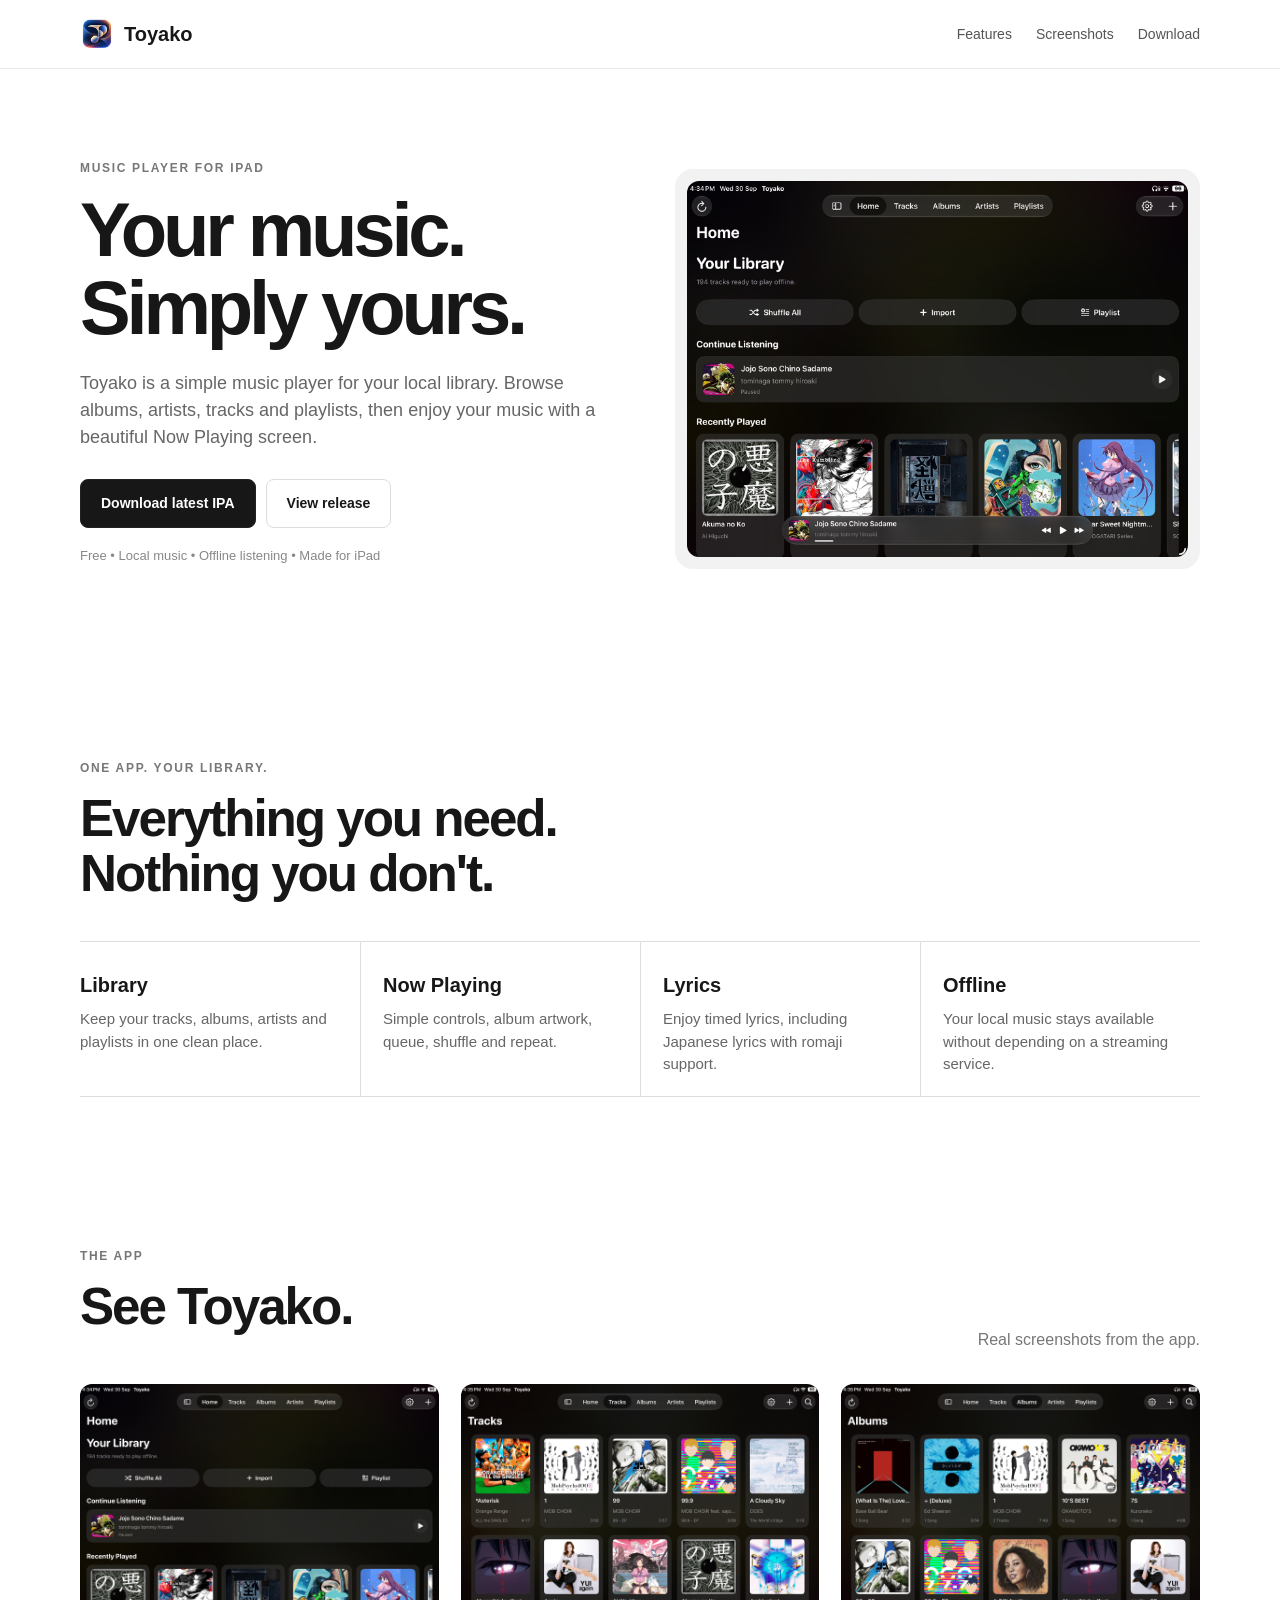
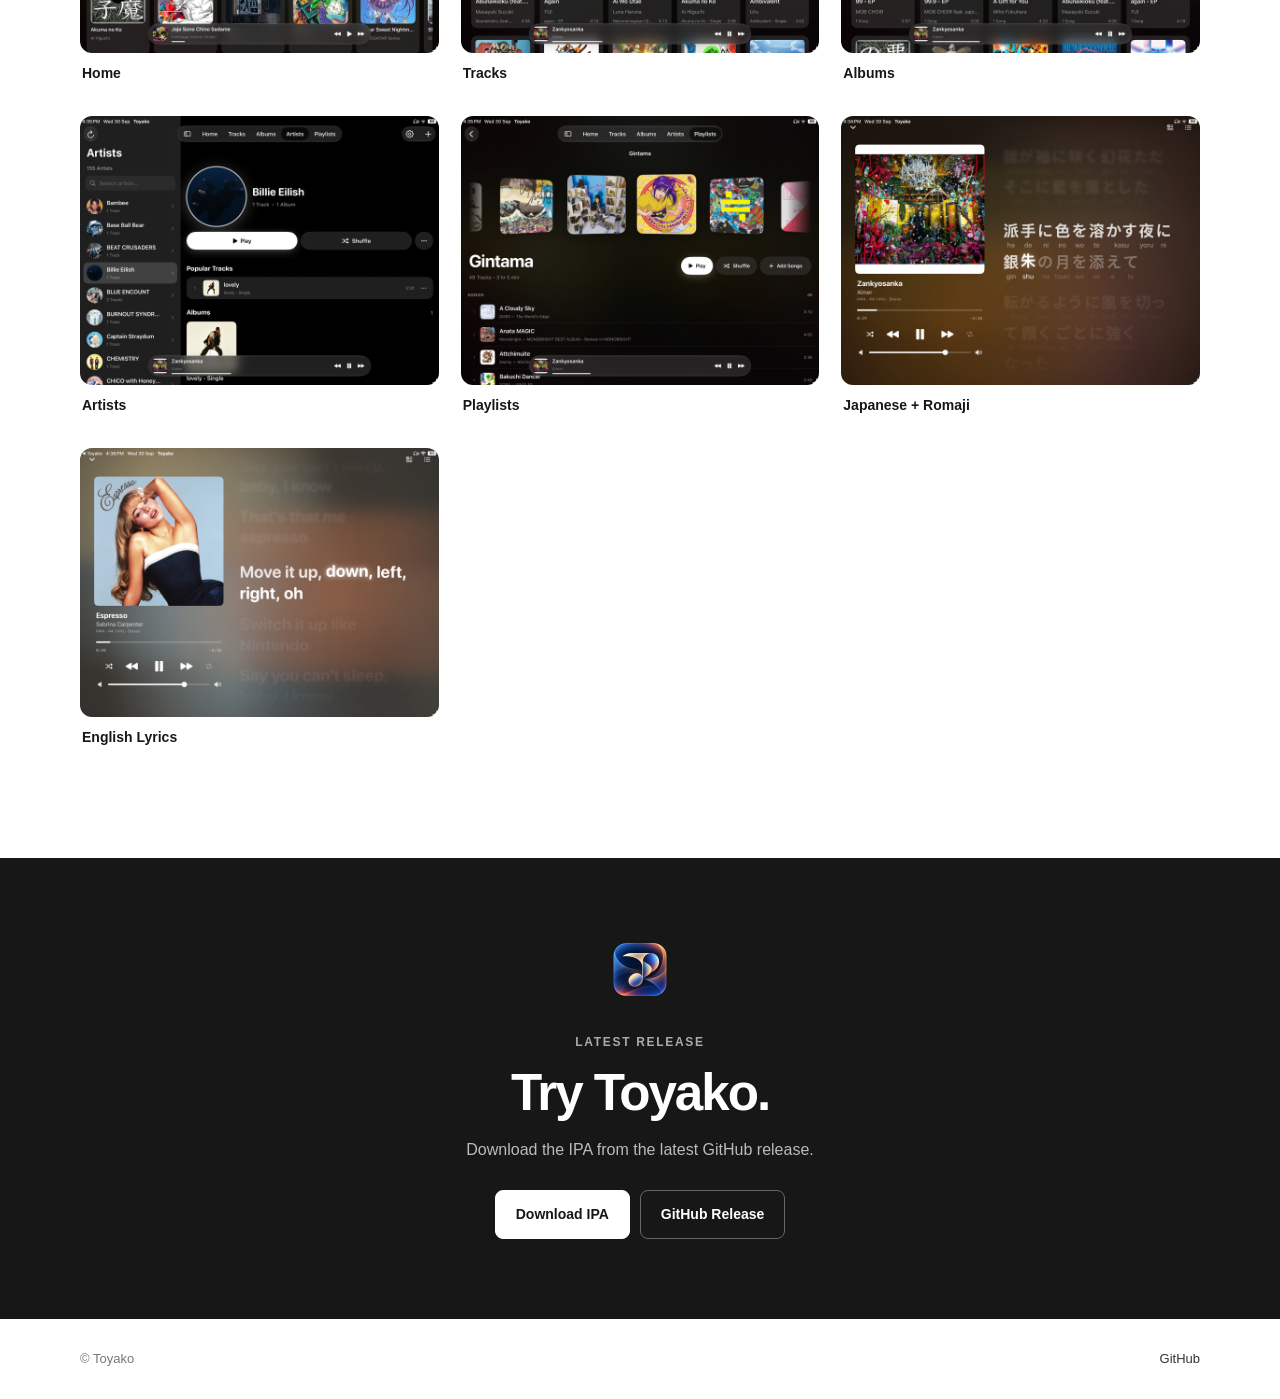
==== commit efa07cd3: "Remove app.js configuration script for GitHub links" ====
--- a/docs/index.html
+++ b/docs/index.html
@@ -3,85 +3,67 @@
 <head>
   <meta charset="utf-8">
   <meta name="viewport" content="width=device-width, initial-scale=1">
-  <meta name="theme-color" content="#07080c">
-  <meta name="description" content="Toyako — a beautiful native music player for iPadOS. Your local library, beautifully organized.">
-  <meta property="og:title" content="Toyako — Your music, beautifully organized.">
-  <meta property="og:description" content="A native iPadOS music player for your local library, playlists, lyrics and offline listening.">
-  <meta property="og:type" content="website">
+  <meta name="description" content="Toyako — a simple, beautiful music player for iPadOS.">
+  <meta name="theme-color" content="#111111">
   <link rel="icon" href="assets/toyako-icon.png">
   <link rel="stylesheet" href="styles.css">
-  <title>Toyako — Your music, beautifully organized.</title>
+  <title>Toyako — Music Player for iPad</title>
 </head>
 <body>
-  <div class="ambient ambient-a"></div><div class="ambient ambient-b"></div><div class="grain"></div>
+<header class="site-header">
+  <div class="container nav">
+    <a class="brand" href="#top"><img src="assets/toyako-icon.png" alt="Toyako icon"><strong>Toyako</strong></a>
+    <nav><a href="#features">Features</a><a href="#screenshots">Screenshots</a><a href="#download">Download</a></nav>
+  </div>
+</header>
 
-  <header class="nav wrap">
-    <a class="brand" href="#top" aria-label="Toyako home"><img src="assets/toyako-icon.png" alt="Toyako"><span>Toyako</span></a>
-    <nav aria-label="Primary navigation">
-      <a href="#features">Features</a><a href="#showcase">App</a><a href="#lyrics">Lyrics</a><a href="#download">Download</a>
-    </nav>
-    <div class="nav-actions"><a class="nav-github" id="githubLink" href="#" target="_blank" rel="noreferrer">GitHub ↗</a><a class="nav-download" id="navDownload" href="#download">Get Toyako</a></div>
-  </header>
+<main id="top">
+  <section class="hero container">
+    <div class="hero-text">
+      <p class="small">MUSIC PLAYER FOR IPAD</p>
+      <h1>Your music.<br>Simply yours.</h1>
+      <p class="lead">Toyako is a simple music player for your local library. Browse albums, artists, tracks and playlists, then enjoy your music with a beautiful Now Playing screen.</p>
+      <p class="buttons"><a class="button dark" href="https://github.com/guranshsingh1001/Toyako-Music-Player/releases/latest/download/Toyako.ipa">Download latest IPA</a><a class="button light" href="https://github.com/guranshsingh1001/Toyako-Music-Player/releases/latest">View release</a></p>
+      <p class="note">Free • Local music • Offline listening • Made for iPad</p>
+    </div>
+    <div class="hero-image"><img src="assets/screenshots/home.jpeg" alt="Toyako Home screen"></div>
+  </section>
 
-  <main id="top">
-    <section class="hero wrap">
-      <div class="hero-copy">
-        <div class="eyebrow"><span class="live-dot"></span> Native music player for iPadOS</div>
-        <h1>Your music.<br><span>Beautifully organized.</span></h1>
-        <p class="hero-text">Toyako is a focused music player for the library you already own. Browse, play, organize and read lyrics in a native iPad experience built around your music — not a streaming service.</p>
-        <div class="hero-actions"><a class="button primary" id="heroDownload" href="#download">Download latest IPA <b>↓</b></a><a class="button secondary" id="heroGithub" href="#" target="_blank" rel="noreferrer">View on GitHub <b>↗</b></a></div>
-        <div class="release-line"><span class="status-dot"></span><span id="releaseStatus">Checking the latest GitHub release…</span></div>
-        <div class="trust-row"><span>Offline-first</span><i></i><span>Local library</span><i></i><span>Made for iPad</span></div>
-      </div>
-      <div class="hero-visual">
-        <div class="hero-orbit orbit-1"></div><div class="hero-orbit orbit-2"></div>
-        <div class="hero-device hero-device-main"><div class="device-top"><span>Toyako</span><span>Home</span></div><img src="assets/screenshots/home.jpeg" alt="Toyako Home screen"></div>
-        <div class="hero-device hero-device-float"><img src="assets/screenshots/lyrics-japanese.jpeg" alt="Toyako Now Playing lyrics screen"></div>
-        <div class="floating-badge"><img src="assets/toyako-icon.png" alt=""><div><strong>Toyako</strong><span>Built for your library</span></div></div>
-      </div>
-    </section>
+  <section class="intro container" id="features">
+    <p class="small">ONE APP. YOUR LIBRARY.</p>
+    <h2>Everything you need.<br>Nothing you don't.</h2>
+    <div class="features">
+      <article><h3>Library</h3><p>Keep your tracks, albums, artists and playlists in one clean place.</p></article>
+      <article><h3>Now Playing</h3><p>Simple controls, album artwork, queue, shuffle and repeat.</p></article>
+      <article><h3>Lyrics</h3><p>Enjoy timed lyrics, including Japanese lyrics with romaji support.</p></article>
+      <article><h3>Offline</h3><p>Your local music stays available without depending on a streaming service.</p></article>
+    </div>
+  </section>
 
-    <section class="signal-bar"><div class="wrap signal-inner"><span>LOCAL MUSIC</span><b>•</b><span>OFFLINE PLAYBACK</span><b>•</b><span>PLAYLISTS</span><b>•</b><span>LYRICS</span><b>•</b><span>IPADOS NATIVE</span></div></section>
+  <section class="screens container" id="screenshots">
+    <div class="section-head"><div><p class="small">THE APP</p><h2>See Toyako.</h2></div><p>Real screenshots from the app.</p></div>
+    <div class="shots">
+      <figure><img src="assets/screenshots/home.jpeg" alt="Toyako Home"><figcaption>Home</figcaption></figure>
+      <figure><img src="assets/screenshots/tracks.jpeg" alt="Toyako Tracks"><figcaption>Tracks</figcaption></figure>
+      <figure><img src="assets/screenshots/albums.jpeg" alt="Toyako Albums"><figcaption>Albums</figcaption></figure>
+      <figure><img src="assets/screenshots/artists.jpeg" alt="Toyako Artists"><figcaption>Artists</figcaption></figure>
+      <figure><img src="assets/screenshots/playlist.jpeg" alt="Toyako Playlists"><figcaption>Playlists</figcaption></figure>
+      <figure><img src="assets/screenshots/lyrics-japanese.jpeg" alt="Japanese lyrics and romaji"><figcaption>Japanese + Romaji</figcaption></figure>
+      <figure><img src="assets/screenshots/lyrics-english.jpeg" alt="English lyrics"><figcaption>English Lyrics</figcaption></figure>
+    </div>
+  </section>
 
-    <section class="section wrap" id="features">
-      <div class="section-intro"><div><p class="eyebrow">The Toyako experience</p><h2>Everything feels <em>intentional.</em></h2></div><p>A clean library, powerful organization and an immersive player — designed as one consistent experience.</p></div>
-      <div class="feature-grid">
-        <article class="feature feature-hero"><div class="feature-copy"><span class="feature-number">01</span><h3>Your library, at a glance.</h3><p>Move naturally between Home, Tracks, Albums, Artists and Playlists. Your collection stays easy to browse even when it gets big.</p></div><div class="feature-shot"><img src="assets/screenshots/tracks.jpeg" alt="Toyako Tracks view"></div></article>
-        <article class="feature"><span class="feature-number">02</span><h3>Playlists that stay yours.</h3><p>Create focused collections and keep control of what plays next.</p><div class="mini-ui"><span>Gintama</span><span>49 Tracks</span><span>3 hr 5 min</span></div></article>
-        <article class="feature feature-now"><div><span class="feature-number">03</span><h3>Now Playing, made immersive.</h3><p>Artwork, controls, progress and lyrics live together without getting in the way.</p></div><img src="assets/screenshots/lyrics-english.jpeg" alt="Toyako Now Playing"></article>
-        <article class="feature feature-wide"><div><span class="feature-number">04</span><h3>Made for the way you listen.</h3><p>Background playback, queue management, shuffle, repeat and a local-first workflow keep the focus on the music.</p></div><div class="feature-pills"><span>Queue</span><span>Shuffle</span><span>Repeat</span><span>Background playback</span><span>Search</span></div></article>
-      </div>
-    </section>
+  <section class="download" id="download">
+    <div class="container download-inner">
+      <img src="assets/toyako-icon.png" alt="Toyako icon">
+      <p class="small">LATEST RELEASE</p>
+      <h2>Try Toyako.</h2>
+      <p>Download the IPA from the latest GitHub release.</p>
+      <p class="buttons"><a class="button white" href="https://github.com/guranshsingh1001/Toyako-Music-Player/releases/latest/download/Toyako.ipa">Download IPA</a><a class="button outline" href="https://github.com/guranshsingh1001/Toyako-Music-Player/releases/latest">GitHub Release</a></p>
+    </div>
+  </section>
+</main>
 
-    <section class="showcase" id="showcase">
-      <div class="wrap">
-        <div class="section-intro showcase-intro"><div><p class="eyebrow">Inside the app</p><h2>See Toyako <em>in action.</em></h2></div><p>Real screenshots from the iPad app. No mockups — just the interface you'll actually use.</p></div>
-        <div class="gallery">
-          <figure class="gallery-item gallery-feature"><div class="frame"><img src="assets/screenshots/home.jpeg" alt="Toyako Home"></div><figcaption><strong>Home</strong><span>Your library, recently played and quick actions.</span></figcaption></figure>
-          <figure class="gallery-item"><div class="frame"><img src="assets/screenshots/albums.jpeg" alt="Toyako Albums"></div><figcaption><strong>Albums</strong><span>Browse your collection visually.</span></figcaption></figure>
-          <figure class="gallery-item"><div class="frame"><img src="assets/screenshots/artists.jpeg" alt="Toyako Artists"></div><figcaption><strong>Artists</strong><span>Artist pages with tracks and albums.</span></figcaption></figure>
-          <figure class="gallery-item"><div class="frame"><img src="assets/screenshots/playlist.jpeg" alt="Toyako Playlist"></div><figcaption><strong>Playlists</strong><span>Build collections around your mood.</span></figcaption></figure>
-          <figure class="gallery-item"><div class="frame"><img src="assets/screenshots/tracks.jpeg" alt="Toyako Tracks"></div><figcaption><strong>Tracks</strong><span>A rich grid for your entire library.</span></figcaption></figure>
-        </div>
-      </div>
-    </section>
-
-    <section class="lyrics-section" id="lyrics">
-      <div class="wrap lyrics-layout">
-        <div class="lyrics-copy"><p class="eyebrow">A better way to follow along</p><h2>Lyrics that move<br><em>with the music.</em></h2><p>Timed lyrics become part of the Now Playing experience. Toyako supports LRC and TTML, including Japanese karaoke-style spans and romaji.</p><div class="lyric-list"><span>✓ Timed LRC lyrics</span><span>✓ TTML karaoke rendering</span><span>✓ Japanese + romaji</span><span>✓ English lyrics</span></div></div>
-        <div class="lyrics-stage"><figure class="lyrics-card back"><img src="assets/screenshots/lyrics-japanese.jpeg" alt="Japanese lyrics and romaji in Toyako"><figcaption>Japanese · romaji</figcaption></figure><figure class="lyrics-card front"><img src="assets/screenshots/lyrics-english.jpeg" alt="English lyrics in Toyako"><figcaption>English lyrics</figcaption></figure></div>
-      </div>
-    </section>
-
-    <section class="section philosophy wrap" id="philosophy">
-      <div class="philosophy-title"><p class="eyebrow">Why Toyako</p><h2>Built around<br><em>your music.</em></h2><p>No streaming catalog to navigate. No cloud library to manage. Just a focused player for the music you keep.</p></div>
-      <div class="principles"><div><b>01</b><div><h3>Local first</h3><p>Your collection is the center of the experience.</p></div></div><div><b>02</b><div><h3>Offline ready</h3><p>Listen without depending on a network connection.</p></div></div><div><b>03</b><div><h3>Native iPad experience</h3><p>Designed around iPad layouts, gestures and multitasking.</p></div></div></div>
-    </section>
-
-    <section class="download-section" id="download"><div class="download-glow"></div><div class="wrap download-inner"><img src="assets/toyako-icon.png" alt="Toyako" class="download-icon"><p class="eyebrow">Latest release</p><h2>Ready when<br><em>you are.</em></h2><p>Download the latest Toyako IPA from your GitHub release.</p><a class="button primary big" id="downloadButton" href="#" target="_blank" rel="noreferrer">Download latest IPA ↓</a><div class="release-card"><span class="release-led"></span><div><strong id="downloadStatus">Loading release information…</strong><small>Latest release · GitHub</small></div><a id="releasePage" href="#" target="_blank" rel="noreferrer">Release ↗</a></div></div></section>
-  </main>
-
-  <footer class="footer wrap"><div class="brand"><img src="assets/toyako-icon.png" alt=""><span>Toyako</span></div><span>Local music. Beautifully organized.</span><div><a id="footerGithub" href="#" target="_blank" rel="noreferrer">GitHub ↗</a><a href="#download">Download</a></div></footer>
-  <script src="app.js"></script>
+<footer class="container footer"><span>© Toyako</span><a href="https://github.com/guranshsingh1001/Toyako-Music-Player">GitHub</a></footer>
 </body>
 </html>
--- a/docs/styles.css
+++ b/docs/styles.css
@@ -1,12 +1,22 @@
-:root{--bg:#07080c;--bg2:#0b0d12;--panel:#101219;--panel2:#151821;--text:#f5f6fa;--muted:#989ca8;--soft:#6d727e;--line:rgba(255,255,255,.09);--line2:rgba(255,255,255,.15);--blue:#7aa8ff;--violet:#9b83ff;--warm:#ffc77d;--max:1180px;--radius:28px}
-*{box-sizing:border-box}html{scroll-behavior:smooth}body{margin:0;background:radial-gradient(900px 600px at 78% -10%,rgba(86,109,255,.14),transparent 60%),radial-gradient(700px 500px at 5% 30%,rgba(160,100,255,.08),transparent 65%),var(--bg);color:var(--text);font-family:-apple-system,BlinkMacSystemFont,"SF Pro Display","SF Pro Text",Inter,system-ui,sans-serif;line-height:1.5;overflow-x:hidden}.wrap{width:min(calc(100% - 48px),var(--max));margin-inline:auto}.grain{position:fixed;inset:0;pointer-events:none;opacity:.035;z-index:10;background-image:url("data:image/svg+xml,%3Csvg viewBox='0 0 160 160' xmlns='http://www.w3.org/2000/svg'%3E%3Cfilter id='n'%3E%3CfeTurbulence type='fractalNoise' baseFrequency='.85' numOctaves='3' stitchTiles='stitch'/%3E%3C/filter%3E%3Crect width='100%25' height='100%25' filter='url(%23n)' opacity='.65'/%3E%3C/svg%3E")}.ambient{position:absolute;pointer-events:none;filter:blur(100px);border-radius:50%;opacity:.18}.ambient-a{width:500px;height:500px;right:-200px;top:320px;background:#5e76ff}.ambient-b{width:420px;height:420px;left:-180px;top:1000px;background:#825cff}
-a{color:inherit;text-decoration:none}.nav{height:84px;display:flex;align-items:center;justify-content:space-between;position:relative;z-index:20}.brand{display:flex;align-items:center;gap:10px;font-weight:700;font-size:17px;letter-spacing:-.02em}.brand img{width:34px;height:34px;border-radius:10px;box-shadow:0 6px 24px rgba(85,130,255,.22)}.nav nav{display:flex;gap:32px;margin-left:70px}.nav nav a,.nav-github{font-size:13px;color:#9b9faa;transition:.2s}.nav nav a:hover,.nav-github:hover{color:#fff}.nav-actions{display:flex;align-items:center;gap:18px}.nav-download{padding:10px 16px;border:1px solid var(--line2);background:rgba(255,255,255,.06);border-radius:999px;font-size:13px;font-weight:600;transition:.25s}.nav-download:hover{background:#fff;color:#090a0d;transform:translateY(-1px)}
-.hero{min-height:720px;padding:85px 0 110px;display:grid;grid-template-columns:.9fr 1.1fr;align-items:center;gap:55px}.eyebrow{font-size:11px;line-height:1;text-transform:uppercase;letter-spacing:.17em;color:#858a96;font-weight:700;margin:0 0 22px}.live-dot{display:inline-block;width:7px;height:7px;border-radius:50%;background:#79a7ff;box-shadow:0 0 0 5px rgba(121,167,255,.1);margin-right:9px}.hero h1{font-size:clamp(58px,6.8vw,92px);line-height:.93;letter-spacing:-.065em;margin:0;max-width:720px}.hero h1 span{background:linear-gradient(100deg,#fff 15%,#a8bfff 55%,#b49cff);-webkit-background-clip:text;background-clip:text;color:transparent}.hero-text{font-size:17px;line-height:1.75;color:#a3a7b2;max-width:620px;margin:30px 0}.hero-actions{display:flex;gap:11px;flex-wrap:wrap}.button{display:inline-flex;align-items:center;justify-content:center;gap:11px;padding:13px 19px;border-radius:14px;font-size:13px;font-weight:650;transition:.25s;border:1px solid transparent}.button.primary{background:#f5f6fa;color:#0a0b0e;box-shadow:0 12px 35px rgba(255,255,255,.08)}.button.primary:hover{transform:translateY(-2px);box-shadow:0 18px 45px rgba(140,165,255,.18)}.button.secondary{border-color:var(--line2);background:rgba(255,255,255,.035);color:#e8e9ee}.button.secondary:hover{background:rgba(255,255,255,.08);transform:translateY(-2px)}.release-line{display:flex;align-items:center;gap:8px;color:#6f7581;font-size:11px;margin-top:18px}.status-dot{width:6px;height:6px;border-radius:50%;background:#8a8f9c}.trust-row{display:flex;gap:13px;align-items:center;margin-top:32px;color:#777c88;font-size:11px}.trust-row i{width:3px;height:3px;border-radius:50%;background:#4c5059}.hero-visual{min-height:570px;position:relative;display:grid;place-items:center}.hero-orbit{position:absolute;border:1px solid rgba(150,175,255,.12);border-radius:50%;transform:rotate(-18deg)}.orbit-1{width:540px;height:360px}.orbit-2{width:650px;height:430px;opacity:.5}.hero-device{position:absolute;background:#090a0e;border:1px solid rgba(255,255,255,.16);border-radius:28px;padding:8px;box-shadow:0 45px 100px rgba(0,0,0,.62),0 0 0 1px rgba(255,255,255,.025);overflow:hidden}.hero-device img{display:block;width:100%;height:100%;object-fit:cover;border-radius:20px}.hero-device-main{width:min(620px,90%);transform:rotate(1.4deg);z-index:2}.hero-device-float{width:255px;right:-5px;bottom:8px;transform:rotate(5deg);z-index:4;box-shadow:0 28px 70px rgba(0,0,0,.7)}.device-top{position:absolute;top:14px;left:20px;right:20px;z-index:3;display:flex;justify-content:space-between;font-size:10px;color:rgba(255,255,255,.7);text-shadow:0 1px 5px #000}.floating-badge{position:absolute;left:10px;bottom:10px;z-index:5;display:flex;align-items:center;gap:10px;padding:9px 12px 9px 9px;border-radius:16px;border:1px solid rgba(255,255,255,.12);background:rgba(11,12,16,.72);backdrop-filter:blur(18px);box-shadow:0 15px 40px rgba(0,0,0,.35)}.floating-badge img{width:35px;height:35px;border-radius:10px}.floating-badge strong,.floating-badge span{display:block}.floating-badge strong{font-size:12px}.floating-badge span{font-size:9px;color:#858b97;margin-top:2px}
-.signal-bar{border-top:1px solid var(--line);border-bottom:1px solid var(--line);background:rgba(255,255,255,.015)}.signal-inner{min-height:64px;display:flex;align-items:center;justify-content:space-between;color:#777c88;font-size:10px;font-weight:700;letter-spacing:.17em}.signal-inner b{color:#48505e;font-size:8px}
-.section{padding:130px 0}.section-intro{display:grid;grid-template-columns:1.15fr .85fr;gap:60px;align-items:end}.section-intro h2{font-size:clamp(44px,5vw,70px);line-height:.98;letter-spacing:-.055em;margin:0}.section-intro h2 em{font-style:normal;color:#829fff}.section-intro>p{color:#858a96;max-width:450px;margin:0 0 4px;font-size:15px;line-height:1.75}.feature-grid{display:grid;grid-template-columns:1fr 1fr;gap:14px;margin-top:58px}.feature{position:relative;min-height:285px;padding:30px;border:1px solid var(--line);border-radius:var(--radius);background:linear-gradient(145deg,rgba(255,255,255,.045),rgba(255,255,255,.018));overflow:hidden}.feature h3{font-size:25px;letter-spacing:-.035em;margin:10px 0 10px}.feature p{color:#8e939f;font-size:13px;line-height:1.7;max-width:450px;margin:0}.feature-number{color:#69707d;font:700 10px ui-monospace,SFMono-Regular,Menlo,monospace;letter-spacing:.14em}.feature-hero{grid-column:span 2;min-height:430px;display:grid;grid-template-columns:.85fr 1.15fr;align-items:end}.feature-copy{align-self:start;max-width:440px}.feature-shot{position:absolute;width:58%;right:18px;bottom:-90px;transform:rotate(-2deg);border:1px solid var(--line2);border-radius:20px;padding:7px;background:#0b0c10;box-shadow:0 30px 70px rgba(0,0,0,.45)}.feature-shot img{display:block;width:100%;border-radius:14px}.mini-ui{position:absolute;bottom:28px;left:30px;right:30px;border:1px solid var(--line);border-radius:16px;padding:14px;background:rgba(255,255,255,.025);display:grid;gap:5px}.mini-ui span:first-child{font-weight:650;font-size:14px}.mini-ui span:not(:first-child){font-size:10px;color:#777d89}.feature-now{min-height:350px}.feature-now img{position:absolute;width:210px;right:25px;bottom:-50px;border:7px solid #0b0c10;border-radius:21px;box-shadow:0 25px 55px rgba(0,0,0,.6);transform:rotate(3deg)}.feature-wide{grid-column:span 2;display:flex;justify-content:space-between;align-items:end;gap:40px;min-height:220px}.feature-pills{display:flex;flex-wrap:wrap;justify-content:flex-end;gap:8px;max-width:450px}.feature-pills span{font-size:10px;color:#9da2ad;border:1px solid var(--line2);background:rgba(255,255,255,.03);border-radius:999px;padding:9px 12px}
-.showcase{padding:25px 0 140px}.showcase-intro{margin-bottom:55px}.gallery{display:grid;grid-template-columns:repeat(12,1fr);gap:14px}.gallery-item{grid-column:span 4;margin:0}.gallery-feature{grid-column:span 8}.frame{padding:7px;border-radius:22px;background:#0b0c10;border:1px solid var(--line);box-shadow:0 20px 55px rgba(0,0,0,.3);overflow:hidden;transition:.35s}.frame img{display:block;width:100%;border-radius:16px;aspect-ratio:16/10;object-fit:cover;transition:.5s}.gallery-item:hover .frame{transform:translateY(-5px);border-color:rgba(145,170,255,.28);box-shadow:0 28px 70px rgba(0,0,0,.48)}.gallery-item:hover .frame img{transform:scale(1.015)}.gallery figcaption{padding:15px 5px 10px}.gallery figcaption strong,.gallery figcaption span{display:block}.gallery figcaption strong{font-size:15px}.gallery figcaption span{font-size:11px;color:#747a86;margin-top:3px}
-.lyrics-section{padding:140px 0;background:linear-gradient(120deg,#e9e8e4,#dfe4ee 60%,#d9d9e5);color:#101116;overflow:hidden}.lyrics-layout{display:grid;grid-template-columns:.85fr 1.15fr;gap:70px;align-items:center}.lyrics-copy h2{font-size:clamp(48px,5.5vw,76px);line-height:.95;letter-spacing:-.06em;margin:0}.lyrics-copy h2 em{font-style:normal;color:#6066d9}.lyrics-copy>p:not(.eyebrow){color:#5f626b;max-width:520px;font-size:15px;line-height:1.8;margin:24px 0}.lyric-list{display:grid;grid-template-columns:1fr 1fr;gap:10px;color:#31343c;font-size:11px;font-weight:650}.lyrics-stage{height:590px;position:relative}.lyrics-card{position:absolute;width:70%;margin:0;padding:8px;background:#0b0c10;border:1px solid rgba(0,0,0,.25);border-radius:25px;box-shadow:0 40px 90px rgba(30,35,60,.3)}.lyrics-card img{display:block;width:100%;border-radius:18px}.lyrics-card figcaption{position:absolute;bottom:17px;left:18px;padding:7px 10px;background:rgba(8,9,12,.76);color:#fff;border-radius:9px;font-size:10px;backdrop-filter:blur(14px)}.lyrics-card.back{left:0;top:40px;transform:rotate(-3deg)}.lyrics-card.front{right:0;top:105px;transform:rotate(3deg)}
-.philosophy{display:grid;grid-template-columns:.9fr 1.1fr;gap:100px;align-items:start}.philosophy-title h2{font-size:clamp(48px,5.4vw,74px);line-height:.95;letter-spacing:-.06em;margin:0}.philosophy-title h2 em{font-style:normal;color:#879fff}.philosophy-title>p:last-child{max-width:450px;color:#818691;font-size:14px;line-height:1.8;margin-top:25px}.principles{display:grid;border-top:1px solid var(--line)}.principles>div{display:grid;grid-template-columns:45px 1fr;gap:20px;padding:24px 0;border-bottom:1px solid var(--line)}.principles b{font:700 10px ui-monospace,SFMono-Regular,Menlo,monospace;color:#737986}.principles h3{font-size:19px;margin:0 0 5px}.principles p{color:#777d88;font-size:12px;margin:0}
-.download-section{position:relative;padding:145px 0 135px;text-align:center;border-top:1px solid var(--line);overflow:hidden;background:radial-gradient(500px 280px at 50% 10%,rgba(108,130,255,.14),transparent 70%),#090a0e}.download-glow{position:absolute;width:500px;height:500px;left:50%;top:-270px;transform:translateX(-50%);border-radius:50%;background:linear-gradient(135deg,#627cff,#a06dff);filter:blur(110px);opacity:.12}.download-inner{position:relative;z-index:2;display:flex;flex-direction:column;align-items:center}.download-icon{width:82px;height:82px;border-radius:23px;box-shadow:0 20px 55px rgba(100,125,255,.2);margin-bottom:26px}.download-inner h2{font-size:clamp(50px,6vw,80px);line-height:.92;letter-spacing:-.06em;margin:0}.download-inner h2 em{font-style:normal;color:#8fa7ff}.download-inner>p:not(.eyebrow){color:#828793;font-size:14px;margin:24px 0}.button.big{padding:15px 23px;border-radius:15px}.release-card{display:flex;align-items:center;gap:12px;width:min(480px,100%);margin-top:22px;padding:12px 14px;border:1px solid var(--line);border-radius:15px;background:rgba(255,255,255,.025);text-align:left}.release-led{width:7px;height:7px;border-radius:50%;background:#6f9dff;box-shadow:0 0 0 5px rgba(111,157,255,.08)}.release-card div{flex:1}.release-card strong,.release-card small{display:block}.release-card strong{font-size:11px}.release-card small{color:#676d79;font-size:9px;margin-top:2px}.release-card>a{font-size:10px;color:#9da4b1}.footer{min-height:90px;border-top:1px solid var(--line);display:flex;align-items:center;justify-content:space-between;gap:20px;color:#656b77;font-size:10px}.footer .brand{color:#dddfe5}.footer .brand img{width:27px;height:27px;border-radius:8px}.footer>div:last-child{display:flex;gap:18px}.footer a:hover{color:#fff}
-@media(max-width:950px){.nav nav{display:none}.hero{grid-template-columns:1fr;padding-top:65px}.hero-copy{max-width:700px}.hero-visual{min-height:560px}.section-intro,.lyrics-layout,.philosophy{grid-template-columns:1fr}.section-intro>p{margin:0}.feature-grid{grid-template-columns:1fr}.feature-hero,.feature-wide{grid-column:auto}.feature-hero{grid-template-columns:1fr;min-height:520px}.feature-shot{width:75%;right:12px}.gallery{grid-template-columns:1fr 1fr}.gallery-item,.gallery-feature{grid-column:auto}.gallery-feature{grid-column:span 2}.lyrics-stage{height:560px}.lyrics-card{width:65%}.footer{padding:22px 0;flex-wrap:wrap}.footer>span{order:3;width:100%}}
-@media(max-width:600px){.wrap{width:min(calc(100% - 28px),var(--max))}.nav{height:70px}.nav-github{display:none}.nav-download{padding:9px 13px}.hero{padding:55px 0 80px}.hero h1{font-size:58px}.hero-text{font-size:15px}.trust-row{flex-wrap:wrap}.hero-visual{min-height:390px}.hero-device-main{width:96%}.hero-device-float{width:145px;right:-2px;bottom:0}.floating-badge{left:0;bottom:0}.orbit-1{width:360px;height:250px}.orbit-2{width:430px;height:290px}.signal-inner{overflow:hidden;white-space:nowrap;gap:13px;justify-content:flex-start}.signal-inner span:nth-of-type(n+4),.signal-inner b:nth-of-type(n+4){display:none}.section{padding:90px 0}.section-intro h2{font-size:47px}.feature{padding:24px;border-radius:22px}.feature-hero{min-height:480px}.feature-shot{width:96%;right:-10px;bottom:-50px}.feature-now img{width:145px;right:14px;bottom:-25px}.feature-wide{display:block}.feature-pills{justify-content:flex-start;margin-top:35px}.gallery{grid-template-columns:1fr}.gallery-feature{grid-column:auto}.showcase{padding-bottom:90px}.lyrics-section{padding:90px 0}.lyrics-stage{height:400px;margin-top:20px}.lyrics-card{width:79%;border-radius:19px;padding:6px}.lyrics-card img{border-radius:13px}.lyrics-card.back{top:15px}.lyrics-card.front{top:60px}.lyric-list{grid-template-columns:1fr}.philosophy{gap:55px}.download-section{padding:100px 0}.download-inner h2{font-size:55px}.footer{padding:25px 0}.footer>span{display:none}}
+*{box-sizing:border-box}
+html{scroll-behavior:smooth}
+body{margin:0;background:#fff;color:#171717;font-family:-apple-system,BlinkMacSystemFont,"Segoe UI",Arial,sans-serif;line-height:1.5}
+a{color:inherit;text-decoration:none}
+.container{width:92%;max-width:1120px;margin:0 auto}
+.site-header{border-bottom:1px solid #e9e9e9;background:#fff;position:sticky;top:0;z-index:10}
+.nav{height:68px;display:flex;align-items:center;justify-content:space-between;gap:24px}
+.brand{display:flex;align-items:center;gap:10px;font-size:20px}.brand img{width:34px;height:34px;border-radius:9px}
+nav{display:flex;gap:24px;font-size:14px;color:#555}nav a:hover{color:#111}
+.hero{display:grid;grid-template-columns:1fr 1fr;gap:70px;align-items:center;padding:90px 0 100px}
+.small{font-size:12px;font-weight:700;letter-spacing:.14em;color:#777;margin:0 0 14px}
+h1{font-size:clamp(44px,6vw,76px);line-height:1.02;letter-spacing:-.055em;margin:0 0 24px;font-weight:750}
+h2{font-size:clamp(34px,4vw,52px);line-height:1.08;letter-spacing:-.04em;margin:0 0 18px}
+h3{font-size:20px;margin:0 0 8px}.lead{font-size:18px;color:#666;max-width:560px}.note{font-size:13px;color:#888;margin-top:18px}
+.buttons{display:flex;flex-wrap:wrap;gap:10px;margin:28px 0 0}.button{display:inline-block;padding:13px 20px;border-radius:8px;font-size:14px;font-weight:650;border:1px solid #222}.dark{background:#171717;color:#fff}.light{background:#fff;color:#171717;border-color:#ddd}.white{background:#fff;color:#171717;border-color:#fff}.outline{background:transparent;color:#fff;border-color:#666}
+.hero-image{background:#f2f2f2;border-radius:18px;padding:12px}.hero-image img{display:block;width:100%;border-radius:12px}
+.intro{padding:80px 0}.intro>h2{margin-bottom:40px}.features{display:grid;grid-template-columns:repeat(4,1fr);border-top:1px solid #ddd}.features article{padding:28px 22px 20px 0;border-bottom:1px solid #ddd}.features article+article{padding-left:22px;border-left:1px solid #ddd}.features p{color:#666;margin:0;font-size:15px}
+.screens{padding:70px 0 100px}.section-head{display:flex;justify-content:space-between;align-items:end;margin-bottom:32px}.section-head>p{color:#777;margin:0}.shots{display:grid;grid-template-columns:repeat(3,1fr);gap:22px}.shots figure{margin:0}.shots img{display:block;width:100%;border-radius:12px;background:#eee}.shots figcaption{font-weight:650;font-size:14px;margin:10px 2px}
+.download{background:#171717;color:#fff;text-align:center;padding:80px 0}.download-inner>img{width:64px;height:64px;border-radius:16px;margin-bottom:24px}.download .small{color:#aaa}.download p:not(.small){color:#bbb}.download .buttons{justify-content:center}
+.footer{height:80px;display:flex;align-items:center;justify-content:space-between;font-size:13px;color:#777}.footer a{color:#333}
+@media(max-width:800px){.hero{grid-template-columns:1fr;gap:35px;padding:55px 0 70px}.hero-image{max-width:650px}.features{grid-template-columns:1fr 1fr}.features article+article{padding-left:0;border-left:0}.features article:nth-child(even){padding-left:22px;border-left:1px solid #ddd}.shots{grid-template-columns:1fr 1fr}nav{display:none}.section-head{display:block}.section-head>p{margin-top:10px}}
+@media(max-width:520px){.container{width:90%}.hero{padding:42px 0 55px}h1{font-size:46px}.lead{font-size:16px}.features,.shots{grid-template-columns:1fr}.features article,.features article+article,.features article:nth-child(even){padding:22px 0;border-left:0}.shots{gap:18px}.download{padding:60px 0}.footer{height:68px}.button{width:100%;text-align:center}}
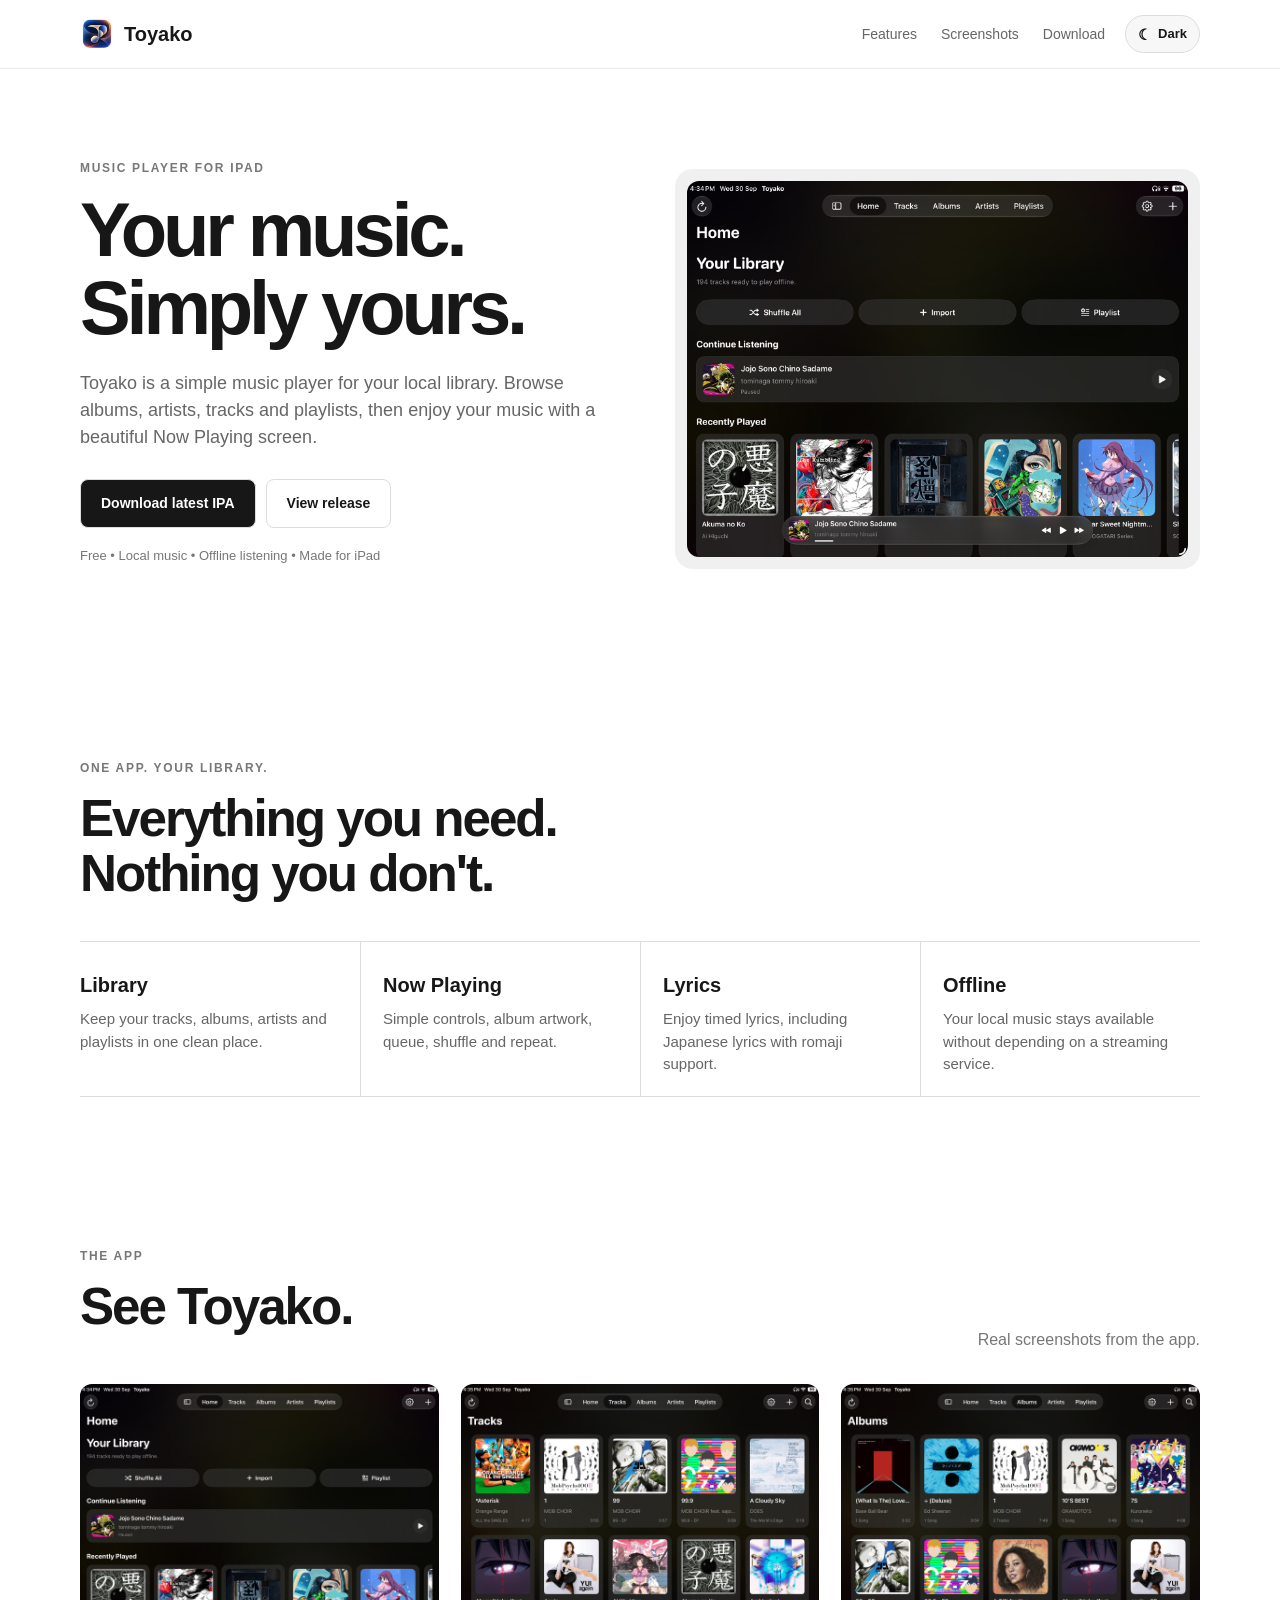
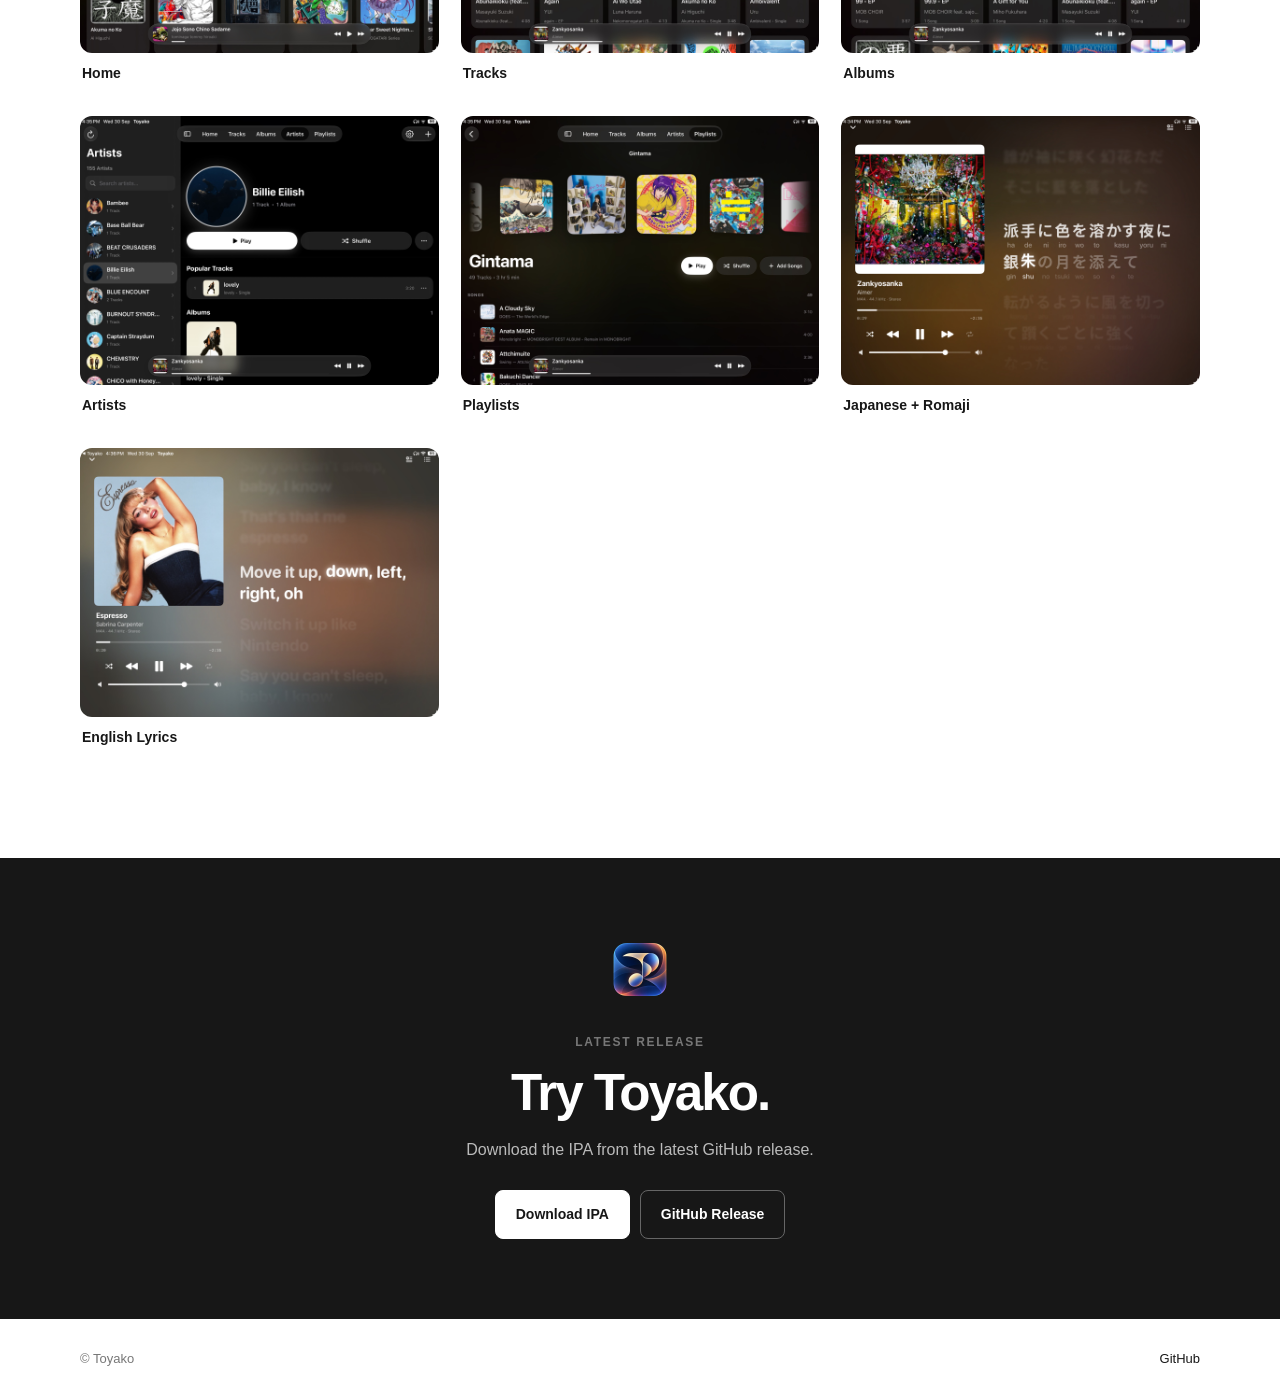
==== commit 26f24c81: "Update appearance preference to light mode" ====
--- a/docs/index.html
+++ b/docs/index.html
@@ -4,7 +4,7 @@
   <meta charset="utf-8">
   <meta name="viewport" content="width=device-width, initial-scale=1">
   <meta name="description" content="Toyako — a simple, beautiful music player for iPadOS.">
-  <meta name="theme-color" content="#111111">
+  <meta name="theme-color" content="#ffffff" id="themeColor">
   <link rel="icon" href="assets/toyako-icon.png">
   <link rel="stylesheet" href="styles.css">
   <title>Toyako — Music Player for iPad</title>
@@ -13,7 +13,12 @@
 <header class="site-header">
   <div class="container nav">
     <a class="brand" href="#top"><img src="assets/toyako-icon.png" alt="Toyako icon"><strong>Toyako</strong></a>
-    <nav><a href="#features">Features</a><a href="#screenshots">Screenshots</a><a href="#download">Download</a></nav>
+    <div class="nav-actions">
+      <nav><a href="#features">Features</a><a href="#screenshots">Screenshots</a><a href="#download">Download</a></nav>
+      <button class="theme-toggle" id="themeToggle" type="button" aria-label="Switch to dark mode" aria-pressed="false">
+        <span class="theme-icon" aria-hidden="true">☾</span><span id="themeLabel">Dark</span>
+      </button>
+    </div>
   </div>
 </header>
 
@@ -65,5 +70,6 @@
 </main>
 
 <footer class="container footer"><span>© Toyako</span><a href="https://github.com/guranshsingh1001/Toyako-Music-Player">GitHub</a></footer>
+<script src="app.js"></script>
 </body>
 </html>
--- a/docs/styles.css
+++ b/docs/styles.css
@@ -1,22 +1,42 @@
 *{box-sizing:border-box}
 html{scroll-behavior:smooth}
-body{margin:0;background:#fff;color:#171717;font-family:-apple-system,BlinkMacSystemFont,"Segoe UI",Arial,sans-serif;line-height:1.5}
+:root{
+  color-scheme:light;
+  --bg:#fff;--surface:#f7f7f7;--surface-strong:#f0f0f0;--text:#171717;
+  --muted:#666;--subtle:#777;--border:#e9e9e9;--border-strong:#ddd;
+  --button:#171717;--button-text:#fff;--download-bg:#171717;--download-text:#fff;--download-muted:#bbb;
+}
+html.dark{
+  color-scheme:dark;
+  --bg:#0d1015;--surface:#151922;--surface-strong:#1c222c;--text:#f5f7fa;
+  --muted:#b5bbc5;--subtle:#9aa2ad;--border:#2b313b;--border-strong:#343b46;
+  --button:#f5f7fa;--button-text:#0d1015;--download-bg:#05070a;--download-text:#fff;--download-muted:#b8bec8;
+}
+body{margin:0;background:var(--bg);color:var(--text);font-family:-apple-system,BlinkMacSystemFont,"Segoe UI",Arial,sans-serif;line-height:1.5;transition:background .2s ease,color .2s ease}
 a{color:inherit;text-decoration:none}
 .container{width:92%;max-width:1120px;margin:0 auto}
-.site-header{border-bottom:1px solid #e9e9e9;background:#fff;position:sticky;top:0;z-index:10}
+.site-header{border-bottom:1px solid var(--border);background:var(--bg);position:sticky;top:0;z-index:10}
 .nav{height:68px;display:flex;align-items:center;justify-content:space-between;gap:24px}
+.nav-actions{display:flex;align-items:center;gap:20px}
 .brand{display:flex;align-items:center;gap:10px;font-size:20px}.brand img{width:34px;height:34px;border-radius:9px}
-nav{display:flex;gap:24px;font-size:14px;color:#555}nav a:hover{color:#111}
+nav{display:flex;gap:24px;font-size:14px;color:var(--muted)}nav a:hover{color:var(--text)}
+.theme-toggle{display:inline-flex;align-items:center;gap:7px;border:1px solid var(--border-strong);background:var(--surface);color:var(--text);border-radius:999px;padding:8px 12px;font:inherit;font-size:13px;font-weight:650;cursor:pointer}
+.theme-toggle:hover{background:var(--surface-strong)}.theme-icon{font-size:15px;line-height:1}
 .hero{display:grid;grid-template-columns:1fr 1fr;gap:70px;align-items:center;padding:90px 0 100px}
-.small{font-size:12px;font-weight:700;letter-spacing:.14em;color:#777;margin:0 0 14px}
+.small{font-size:12px;font-weight:700;letter-spacing:.14em;color:var(--subtle);margin:0 0 14px}
 h1{font-size:clamp(44px,6vw,76px);line-height:1.02;letter-spacing:-.055em;margin:0 0 24px;font-weight:750}
 h2{font-size:clamp(34px,4vw,52px);line-height:1.08;letter-spacing:-.04em;margin:0 0 18px}
-h3{font-size:20px;margin:0 0 8px}.lead{font-size:18px;color:#666;max-width:560px}.note{font-size:13px;color:#888;margin-top:18px}
-.buttons{display:flex;flex-wrap:wrap;gap:10px;margin:28px 0 0}.button{display:inline-block;padding:13px 20px;border-radius:8px;font-size:14px;font-weight:650;border:1px solid #222}.dark{background:#171717;color:#fff}.light{background:#fff;color:#171717;border-color:#ddd}.white{background:#fff;color:#171717;border-color:#fff}.outline{background:transparent;color:#fff;border-color:#666}
-.hero-image{background:#f2f2f2;border-radius:18px;padding:12px}.hero-image img{display:block;width:100%;border-radius:12px}
-.intro{padding:80px 0}.intro>h2{margin-bottom:40px}.features{display:grid;grid-template-columns:repeat(4,1fr);border-top:1px solid #ddd}.features article{padding:28px 22px 20px 0;border-bottom:1px solid #ddd}.features article+article{padding-left:22px;border-left:1px solid #ddd}.features p{color:#666;margin:0;font-size:15px}
-.screens{padding:70px 0 100px}.section-head{display:flex;justify-content:space-between;align-items:end;margin-bottom:32px}.section-head>p{color:#777;margin:0}.shots{display:grid;grid-template-columns:repeat(3,1fr);gap:22px}.shots figure{margin:0}.shots img{display:block;width:100%;border-radius:12px;background:#eee}.shots figcaption{font-weight:650;font-size:14px;margin:10px 2px}
-.download{background:#171717;color:#fff;text-align:center;padding:80px 0}.download-inner>img{width:64px;height:64px;border-radius:16px;margin-bottom:24px}.download .small{color:#aaa}.download p:not(.small){color:#bbb}.download .buttons{justify-content:center}
-.footer{height:80px;display:flex;align-items:center;justify-content:space-between;font-size:13px;color:#777}.footer a{color:#333}
-@media(max-width:800px){.hero{grid-template-columns:1fr;gap:35px;padding:55px 0 70px}.hero-image{max-width:650px}.features{grid-template-columns:1fr 1fr}.features article+article{padding-left:0;border-left:0}.features article:nth-child(even){padding-left:22px;border-left:1px solid #ddd}.shots{grid-template-columns:1fr 1fr}nav{display:none}.section-head{display:block}.section-head>p{margin-top:10px}}
+h3{font-size:20px;margin:0 0 8px}.lead{font-size:18px;color:var(--muted);max-width:560px}.note{font-size:13px;color:var(--subtle);margin-top:18px}
+.buttons{display:flex;flex-wrap:wrap;gap:10px;margin:28px 0 0}.button{display:inline-block;padding:13px 20px;border-radius:8px;font-size:14px;font-weight:650;border:1px solid var(--border-strong)}
+.dark{background:var(--button);color:var(--button-text)}.light{background:var(--bg);color:var(--text);border-color:var(--border-strong)}
+.white{background:#fff;color:#171717;border-color:#fff}.outline{background:transparent;color:var(--download-text);border-color:#666}
+.hero-image{background:var(--surface-strong);border-radius:18px;padding:12px}.hero-image img{display:block;width:100%;border-radius:12px}
+.intro{padding:80px 0}.intro>h2{margin-bottom:40px}.features{display:grid;grid-template-columns:repeat(4,1fr);border-top:1px solid var(--border-strong)}
+.features article{padding:28px 22px 20px 0;border-bottom:1px solid var(--border-strong)}.features article+article{padding-left:22px;border-left:1px solid var(--border-strong)}
+.features p{color:var(--muted);margin:0;font-size:15px}
+.screens{padding:70px 0 100px}.section-head{display:flex;justify-content:space-between;align-items:end;margin-bottom:32px}.section-head>p{color:var(--subtle);margin:0}
+.shots{display:grid;grid-template-columns:repeat(3,1fr);gap:22px}.shots figure{margin:0}.shots img{display:block;width:100%;border-radius:12px;background:var(--surface-strong)}.shots figcaption{font-weight:650;font-size:14px;margin:10px 2px}
+.download{background:var(--download-bg);color:var(--download-text);text-align:center;padding:80px 0}.download-inner>img{width:64px;height:64px;border-radius:16px;margin-bottom:24px}.download .small{color:var(--subtle)}.download p:not(.small){color:var(--download-muted)}.download .buttons{justify-content:center}
+.footer{height:80px;display:flex;align-items:center;justify-content:space-between;font-size:13px;color:var(--subtle)}.footer a{color:var(--text)}
+@media(max-width:800px){.hero{grid-template-columns:1fr;gap:35px;padding:55px 0 70px}.hero-image{max-width:650px}.features{grid-template-columns:1fr 1fr}.features article+article{padding-left:0;border-left:0}.features article:nth-child(even){padding-left:22px;border-left:1px solid var(--border-strong)}.shots{grid-template-columns:1fr 1fr}.nav-actions{gap:10px}nav{display:none}.theme-toggle{padding:8px 10px}.section-head{display:block}.section-head>p{margin-top:10px}}
 @media(max-width:520px){.container{width:90%}.hero{padding:42px 0 55px}h1{font-size:46px}.lead{font-size:16px}.features,.shots{grid-template-columns:1fr}.features article,.features article+article,.features article:nth-child(even){padding:22px 0;border-left:0}.shots{gap:18px}.download{padding:60px 0}.footer{height:68px}.button{width:100%;text-align:center}}
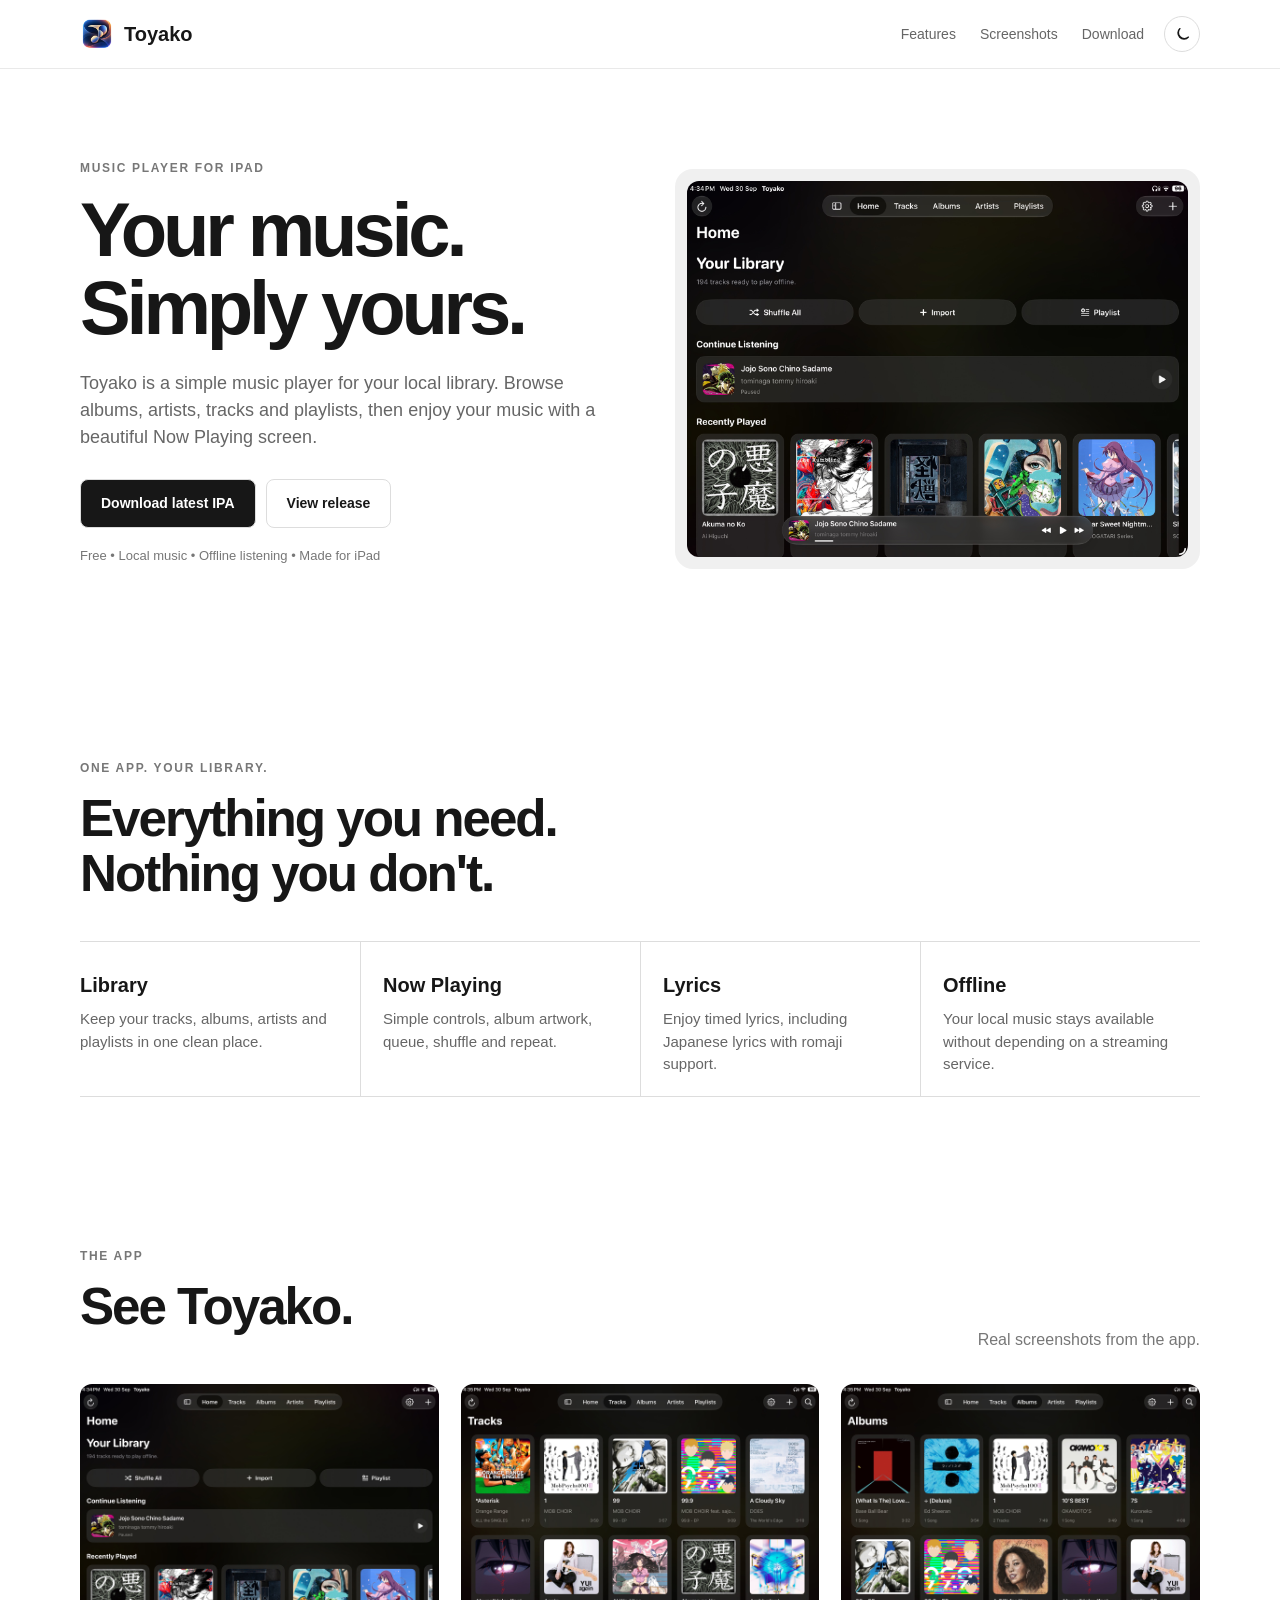
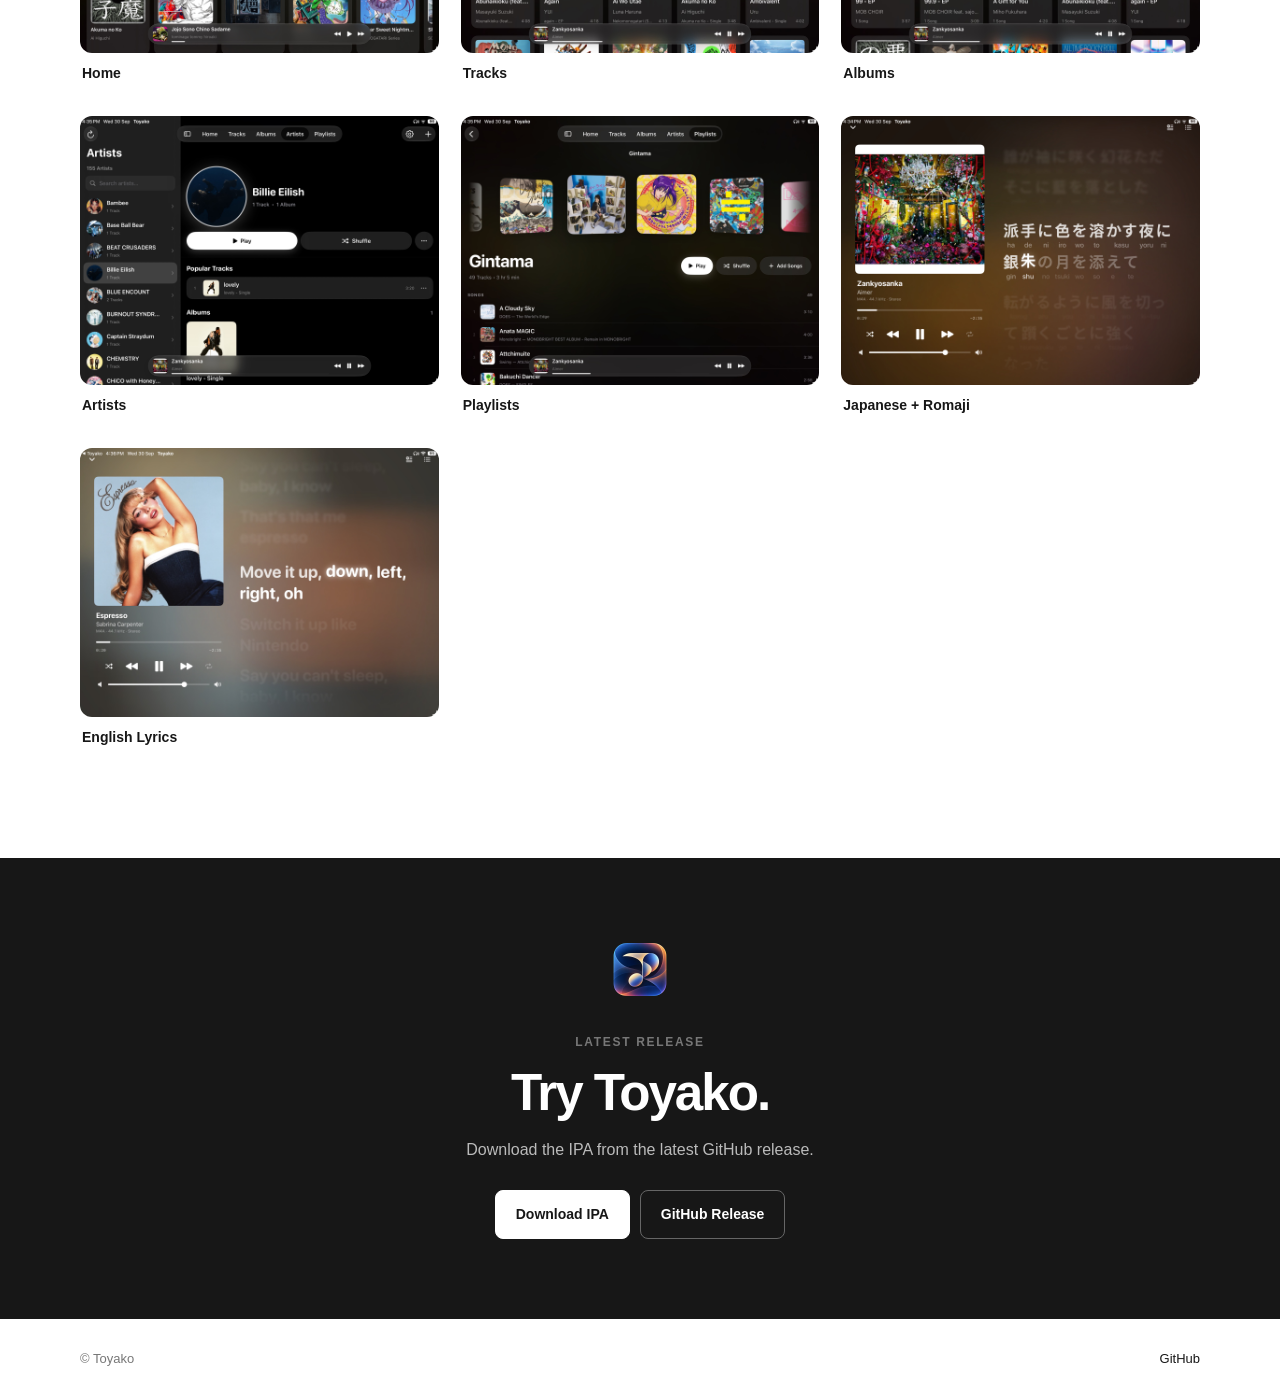
==== commit e5a4d426: "Some Tiny Changes" ====
--- a/docs/index.html
+++ b/docs/index.html
@@ -15,8 +15,15 @@
     <a class="brand" href="#top"><img src="assets/toyako-icon.png" alt="Toyako icon"><strong>Toyako</strong></a>
     <div class="nav-actions">
       <nav><a href="#features">Features</a><a href="#screenshots">Screenshots</a><a href="#download">Download</a></nav>
-      <button class="theme-toggle" id="themeToggle" type="button" aria-label="Switch to dark mode" aria-pressed="false">
-        <span class="theme-icon" aria-hidden="true">☾</span><span id="themeLabel">Dark</span>
+      <button class="theme-toggle" id="themeToggle" type="button" aria-label="Switch to dark mode" aria-pressed="false" title="Switch theme">
+        <svg class="theme-icon theme-icon-sun" viewBox="0 0 24 24" aria-hidden="true">
+          <circle cx="12" cy="12" r="4"></circle>
+          <path d="M12 2v2M12 20v2M4.93 4.93l1.41 1.41M17.66 17.66l1.41 1.41M2 12h2M20 12h2M4.93 19.07l1.41-1.41M17.66 6.34l1.41-1.41"></path>
+        </svg>
+        <svg class="theme-icon theme-icon-moon" viewBox="0 0 24 24" aria-hidden="true">
+          <path d="M20.4 15.6A8.5 8.5 0 0 1 8.4 3.6 8.5 8.5 0 1 0 20.4 15.6Z"></path>
+        </svg>
+        <span class="sr-only" id="themeLabel">Dark</span>
       </button>
     </div>
   </div>
--- a/docs/styles.css
+++ b/docs/styles.css
@@ -20,8 +20,7 @@
 .nav-actions{display:flex;align-items:center;gap:20px}
 .brand{display:flex;align-items:center;gap:10px;font-size:20px}.brand img{width:34px;height:34px;border-radius:9px}
 nav{display:flex;gap:24px;font-size:14px;color:var(--muted)}nav a:hover{color:var(--text)}
-.theme-toggle{display:inline-flex;align-items:center;gap:7px;border:1px solid var(--border-strong);background:var(--surface);color:var(--text);border-radius:999px;padding:8px 12px;font:inherit;font-size:13px;font-weight:650;cursor:pointer}
-.theme-toggle:hover{background:var(--surface-strong)}.theme-icon{font-size:15px;line-height:1}
+.theme-toggle{display:inline-grid;place-items:center;width:36px;height:36px;padding:0;border:1px solid var(--border-strong);background:transparent;color:var(--text);border-radius:50%;cursor:pointer;transition:background .2s ease,border-color .2s ease,transform .15s ease}.theme-toggle:hover{background:var(--surface);border-color:var(--text)}.theme-toggle:active{transform:scale(.94)}.theme-icon{width:17px;height:17px;fill:none;stroke:currentColor;stroke-width:1.8;stroke-linecap:round;stroke-linejoin:round}.theme-icon-sun{display:none}.theme-toggle[data-theme="dark"] .theme-icon-sun{display:block}.theme-toggle[data-theme="dark"] .theme-icon-moon{display:none}.sr-only{position:absolute;width:1px;height:1px;padding:0;margin:-1px;overflow:hidden;clip:rect(0,0,0,0);white-space:nowrap;border:0}
 .hero{display:grid;grid-template-columns:1fr 1fr;gap:70px;align-items:center;padding:90px 0 100px}
 .small{font-size:12px;font-weight:700;letter-spacing:.14em;color:var(--subtle);margin:0 0 14px}
 h1{font-size:clamp(44px,6vw,76px);line-height:1.02;letter-spacing:-.055em;margin:0 0 24px;font-weight:750}
@@ -38,5 +37,5 @@
 .shots{display:grid;grid-template-columns:repeat(3,1fr);gap:22px}.shots figure{margin:0}.shots img{display:block;width:100%;border-radius:12px;background:var(--surface-strong)}.shots figcaption{font-weight:650;font-size:14px;margin:10px 2px}
 .download{background:var(--download-bg);color:var(--download-text);text-align:center;padding:80px 0}.download-inner>img{width:64px;height:64px;border-radius:16px;margin-bottom:24px}.download .small{color:var(--subtle)}.download p:not(.small){color:var(--download-muted)}.download .buttons{justify-content:center}
 .footer{height:80px;display:flex;align-items:center;justify-content:space-between;font-size:13px;color:var(--subtle)}.footer a{color:var(--text)}
-@media(max-width:800px){.hero{grid-template-columns:1fr;gap:35px;padding:55px 0 70px}.hero-image{max-width:650px}.features{grid-template-columns:1fr 1fr}.features article+article{padding-left:0;border-left:0}.features article:nth-child(even){padding-left:22px;border-left:1px solid var(--border-strong)}.shots{grid-template-columns:1fr 1fr}.nav-actions{gap:10px}nav{display:none}.theme-toggle{padding:8px 10px}.section-head{display:block}.section-head>p{margin-top:10px}}
+@media(max-width:800px){.hero{grid-template-columns:1fr;gap:35px;padding:55px 0 70px}.hero-image{max-width:650px}.features{grid-template-columns:1fr 1fr}.features article+article{padding-left:0;border-left:0}.features article:nth-child(even){padding-left:22px;border-left:1px solid var(--border-strong)}.shots{grid-template-columns:1fr 1fr}.nav-actions{gap:10px}nav{display:none}.theme-toggle{width:34px;height:34px}.section-head{display:block}.section-head>p{margin-top:10px}}
 @media(max-width:520px){.container{width:90%}.hero{padding:42px 0 55px}h1{font-size:46px}.lead{font-size:16px}.features,.shots{grid-template-columns:1fr}.features article,.features article+article,.features article:nth-child(even){padding:22px 0;border-left:0}.shots{gap:18px}.download{padding:60px 0}.footer{height:68px}.button{width:100%;text-align:center}}
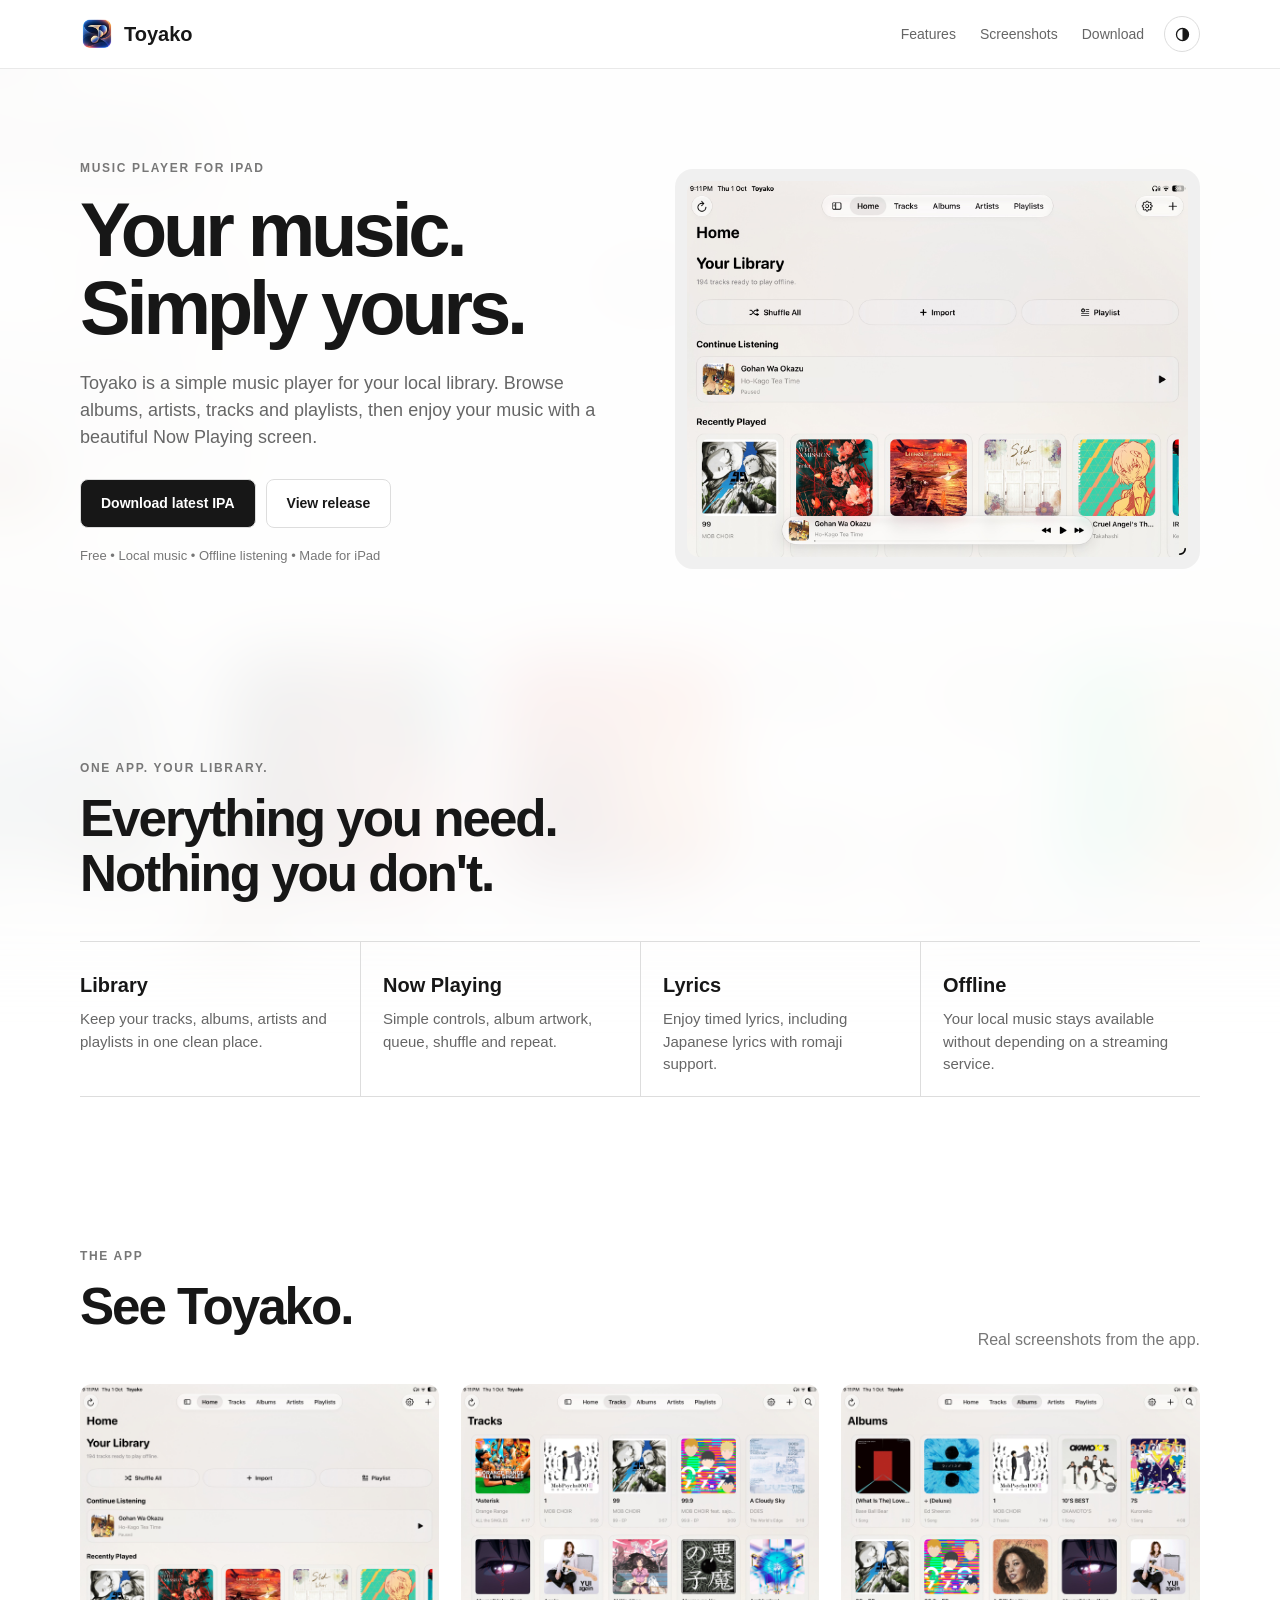
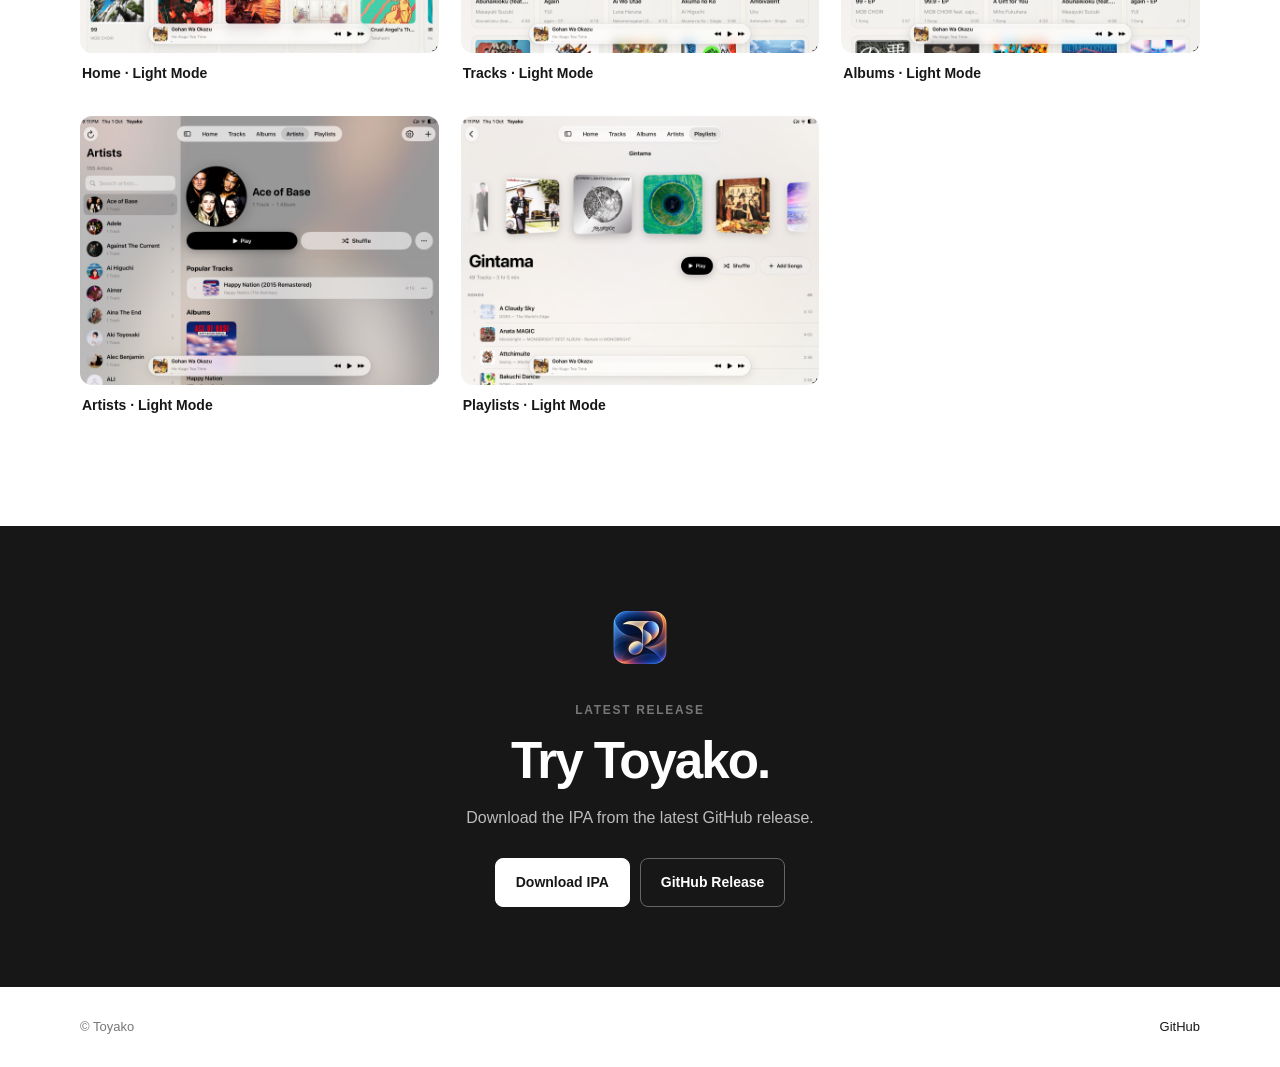
==== commit 757dd310: "Update appearance preference from light to system" ====
--- a/docs/index.html
+++ b/docs/index.html
@@ -16,12 +16,9 @@
     <div class="nav-actions">
       <nav><a href="#features">Features</a><a href="#screenshots">Screenshots</a><a href="#download">Download</a></nav>
       <button class="theme-toggle" id="themeToggle" type="button" aria-label="Switch to dark mode" aria-pressed="false" title="Switch theme">
-        <svg class="theme-icon theme-icon-sun" viewBox="0 0 24 24" aria-hidden="true">
-          <circle cx="12" cy="12" r="4"></circle>
-          <path d="M12 2v2M12 20v2M4.93 4.93l1.41 1.41M17.66 17.66l1.41 1.41M2 12h2M20 12h2M4.93 19.07l1.41-1.41M17.66 6.34l1.41-1.41"></path>
-        </svg>
-        <svg class="theme-icon theme-icon-moon" viewBox="0 0 24 24" aria-hidden="true">
-          <path d="M20.4 15.6A8.5 8.5 0 0 1 8.4 3.6 8.5 8.5 0 1 0 20.4 15.6Z"></path>
+        <svg class="theme-icon theme-icon-contrast" viewBox="0 0 24 24" aria-hidden="true">
+          <circle cx="12" cy="12" r="8.5"></circle>
+          <path class="theme-half" d="M12 3.5a8.5 8.5 0 0 1 0 17z"></path>
         </svg>
         <span class="sr-only" id="themeLabel">Dark</span>
       </button>
@@ -38,7 +35,7 @@
       <p class="buttons"><a class="button dark" href="https://github.com/guranshsingh1001/Toyako-Music-Player/releases/latest/download/Toyako.ipa">Download latest IPA</a><a class="button light" href="https://github.com/guranshsingh1001/Toyako-Music-Player/releases/latest">View release</a></p>
       <p class="note">Free • Local music • Offline listening • Made for iPad</p>
     </div>
-    <div class="hero-image"><img src="assets/screenshots/home.jpeg" alt="Toyako Home screen"></div>
+    <div class="hero-image"><img src="assets/screenshots/light/home.jpeg" alt="Toyako Home screen"></div>
   </section>
 
   <section class="intro container" id="features">
@@ -54,14 +51,19 @@
 
   <section class="screens container" id="screenshots">
     <div class="section-head"><div><p class="small">THE APP</p><h2>See Toyako.</h2></div><p>Real screenshots from the app.</p></div>
-    <div class="shots">
-      <figure><img src="assets/screenshots/home.jpeg" alt="Toyako Home"><figcaption>Home</figcaption></figure>
-      <figure><img src="assets/screenshots/tracks.jpeg" alt="Toyako Tracks"><figcaption>Tracks</figcaption></figure>
-      <figure><img src="assets/screenshots/albums.jpeg" alt="Toyako Albums"><figcaption>Albums</figcaption></figure>
-      <figure><img src="assets/screenshots/artists.jpeg" alt="Toyako Artists"><figcaption>Artists</figcaption></figure>
-      <figure><img src="assets/screenshots/playlist.jpeg" alt="Toyako Playlists"><figcaption>Playlists</figcaption></figure>
-      <figure><img src="assets/screenshots/lyrics-japanese.jpeg" alt="Japanese lyrics and romaji"><figcaption>Japanese + Romaji</figcaption></figure>
-      <figure><img src="assets/screenshots/lyrics-english.jpeg" alt="English lyrics"><figcaption>English Lyrics</figcaption></figure>
+    <div class="shots theme-shots theme-shots-light">
+      <figure><img src="assets/screenshots/light/home.jpeg" alt="Toyako Home in Light Mode"><figcaption>Home · Light Mode</figcaption></figure>
+      <figure><img src="assets/screenshots/light/tracks.jpeg" alt="Toyako Tracks in Light Mode"><figcaption>Tracks · Light Mode</figcaption></figure>
+      <figure><img src="assets/screenshots/light/albums.jpeg" alt="Toyako Albums in Light Mode"><figcaption>Albums · Light Mode</figcaption></figure>
+      <figure><img src="assets/screenshots/light/artists.jpeg" alt="Toyako Artists in Light Mode"><figcaption>Artists · Light Mode</figcaption></figure>
+      <figure><img src="assets/screenshots/light/playlist.jpeg" alt="Toyako Playlists in Light Mode"><figcaption>Playlists · Light Mode</figcaption></figure>
+    </div>
+    <div class="shots theme-shots theme-shots-dark">
+      <figure><img src="assets/screenshots/dark/home.jpeg" alt="Toyako Home in Dark Mode"><figcaption>Home · Dark Mode</figcaption></figure>
+      <figure><img src="assets/screenshots/dark/tracks.jpeg" alt="Toyako Tracks in Dark Mode"><figcaption>Tracks · Dark Mode</figcaption></figure>
+      <figure><img src="assets/screenshots/dark/albums.jpeg" alt="Toyako Albums in Dark Mode"><figcaption>Albums · Dark Mode</figcaption></figure>
+      <figure><img src="assets/screenshots/dark/artists.jpeg" alt="Toyako Artists in Dark Mode"><figcaption>Artists · Dark Mode</figcaption></figure>
+      <figure><img src="assets/screenshots/dark/playlist.jpeg" alt="Toyako Playlists in Dark Mode"><figcaption>Playlists · Dark Mode</figcaption></figure>
     </div>
   </section>
 
--- a/docs/styles.css
+++ b/docs/styles.css
@@ -4,15 +4,15 @@
   color-scheme:light;
   --bg:#fff;--surface:#f7f7f7;--surface-strong:#f0f0f0;--text:#171717;
   --muted:#666;--subtle:#777;--border:#e9e9e9;--border-strong:#ddd;
-  --button:#171717;--button-text:#fff;--download-bg:#171717;--download-text:#fff;--download-muted:#bbb;
+  --button:#171717;--button-text:#fff;--download-bg:#171717;--download-text:#fff;--download-muted:#bbb;--wallpaper:url("assets/screenshots/light/home.jpeg");
 }
 html.dark{
   color-scheme:dark;
   --bg:#0d1015;--surface:#151922;--surface-strong:#1c222c;--text:#f5f7fa;
   --muted:#b5bbc5;--subtle:#9aa2ad;--border:#2b313b;--border-strong:#343b46;
-  --button:#f5f7fa;--button-text:#0d1015;--download-bg:#05070a;--download-text:#fff;--download-muted:#b8bec8;
+  --button:#f5f7fa;--button-text:#0d1015;--download-bg:#05070a;--download-text:#fff;--download-muted:#b8bec8;--wallpaper:url("assets/screenshots/dark/home.jpeg");
 }
-body{margin:0;background:var(--bg);color:var(--text);font-family:-apple-system,BlinkMacSystemFont,"Segoe UI",Arial,sans-serif;line-height:1.5;transition:background .2s ease,color .2s ease}
+body{margin:0;background:var(--bg);color:var(--text);font-family:-apple-system,BlinkMacSystemFont,"Segoe UI",Arial,sans-serif;line-height:1.5;transition:background .2s ease,color .2s ease;position:relative;isolation:isolate}body::before{content:"";position:fixed;inset:-40px;z-index:-1;background-image:var(--wallpaper);background-size:cover;background-position:center;filter:blur(32px);opacity:.075;transform:scale(1.08);pointer-events:none;transition:opacity .25s ease,background-image .25s ease}.dark body::before{opacity:.14}
 a{color:inherit;text-decoration:none}
 .container{width:92%;max-width:1120px;margin:0 auto}
 .site-header{border-bottom:1px solid var(--border);background:var(--bg);position:sticky;top:0;z-index:10}
@@ -20,7 +20,7 @@
 .nav-actions{display:flex;align-items:center;gap:20px}
 .brand{display:flex;align-items:center;gap:10px;font-size:20px}.brand img{width:34px;height:34px;border-radius:9px}
 nav{display:flex;gap:24px;font-size:14px;color:var(--muted)}nav a:hover{color:var(--text)}
-.theme-toggle{display:inline-grid;place-items:center;width:36px;height:36px;padding:0;border:1px solid var(--border-strong);background:transparent;color:var(--text);border-radius:50%;cursor:pointer;transition:background .2s ease,border-color .2s ease,transform .15s ease}.theme-toggle:hover{background:var(--surface);border-color:var(--text)}.theme-toggle:active{transform:scale(.94)}.theme-icon{width:17px;height:17px;fill:none;stroke:currentColor;stroke-width:1.8;stroke-linecap:round;stroke-linejoin:round}.theme-icon-sun{display:none}.theme-toggle[data-theme="dark"] .theme-icon-sun{display:block}.theme-toggle[data-theme="dark"] .theme-icon-moon{display:none}.sr-only{position:absolute;width:1px;height:1px;padding:0;margin:-1px;overflow:hidden;clip:rect(0,0,0,0);white-space:nowrap;border:0}
+.theme-toggle{display:inline-grid;place-items:center;width:36px;height:36px;padding:0;border:1px solid var(--border-strong);background:transparent;color:var(--text);border-radius:50%;cursor:pointer;transition:background .2s ease,border-color .2s ease,transform .15s ease}.theme-toggle:hover{background:var(--surface);border-color:var(--text)}.theme-toggle:active{transform:scale(.94)}.theme-icon{width:17px;height:17px;fill:none;stroke:currentColor;stroke-width:1.8;stroke-linecap:round;stroke-linejoin:round}.theme-half{fill:currentColor;stroke:none}.theme-toggle[data-theme="dark"] .theme-half{fill:var(--text)}.sr-only{position:absolute;width:1px;height:1px;padding:0;margin:-1px;overflow:hidden;clip:rect(0,0,0,0);white-space:nowrap;border:0}
 .hero{display:grid;grid-template-columns:1fr 1fr;gap:70px;align-items:center;padding:90px 0 100px}
 .small{font-size:12px;font-weight:700;letter-spacing:.14em;color:var(--subtle);margin:0 0 14px}
 h1{font-size:clamp(44px,6vw,76px);line-height:1.02;letter-spacing:-.055em;margin:0 0 24px;font-weight:750}
@@ -34,7 +34,7 @@
 .features article{padding:28px 22px 20px 0;border-bottom:1px solid var(--border-strong)}.features article+article{padding-left:22px;border-left:1px solid var(--border-strong)}
 .features p{color:var(--muted);margin:0;font-size:15px}
 .screens{padding:70px 0 100px}.section-head{display:flex;justify-content:space-between;align-items:end;margin-bottom:32px}.section-head>p{color:var(--subtle);margin:0}
-.shots{display:grid;grid-template-columns:repeat(3,1fr);gap:22px}.shots figure{margin:0}.shots img{display:block;width:100%;border-radius:12px;background:var(--surface-strong)}.shots figcaption{font-weight:650;font-size:14px;margin:10px 2px}
+.shots{display:grid;grid-template-columns:repeat(3,1fr);gap:22px}.theme-shots-dark{display:none}.dark .theme-shots-light{display:none}.dark .theme-shots-dark{display:grid}.shots figure{margin:0}.shots img{display:block;width:100%;border-radius:12px;background:var(--surface-strong)}.shots figcaption{font-weight:650;font-size:14px;margin:10px 2px}
 .download{background:var(--download-bg);color:var(--download-text);text-align:center;padding:80px 0}.download-inner>img{width:64px;height:64px;border-radius:16px;margin-bottom:24px}.download .small{color:var(--subtle)}.download p:not(.small){color:var(--download-muted)}.download .buttons{justify-content:center}
 .footer{height:80px;display:flex;align-items:center;justify-content:space-between;font-size:13px;color:var(--subtle)}.footer a{color:var(--text)}
 @media(max-width:800px){.hero{grid-template-columns:1fr;gap:35px;padding:55px 0 70px}.hero-image{max-width:650px}.features{grid-template-columns:1fr 1fr}.features article+article{padding-left:0;border-left:0}.features article:nth-child(even){padding-left:22px;border-left:1px solid var(--border-strong)}.shots{grid-template-columns:1fr 1fr}.nav-actions{gap:10px}nav{display:none}.theme-toggle{width:34px;height:34px}.section-head{display:block}.section-head>p{margin-top:10px}}
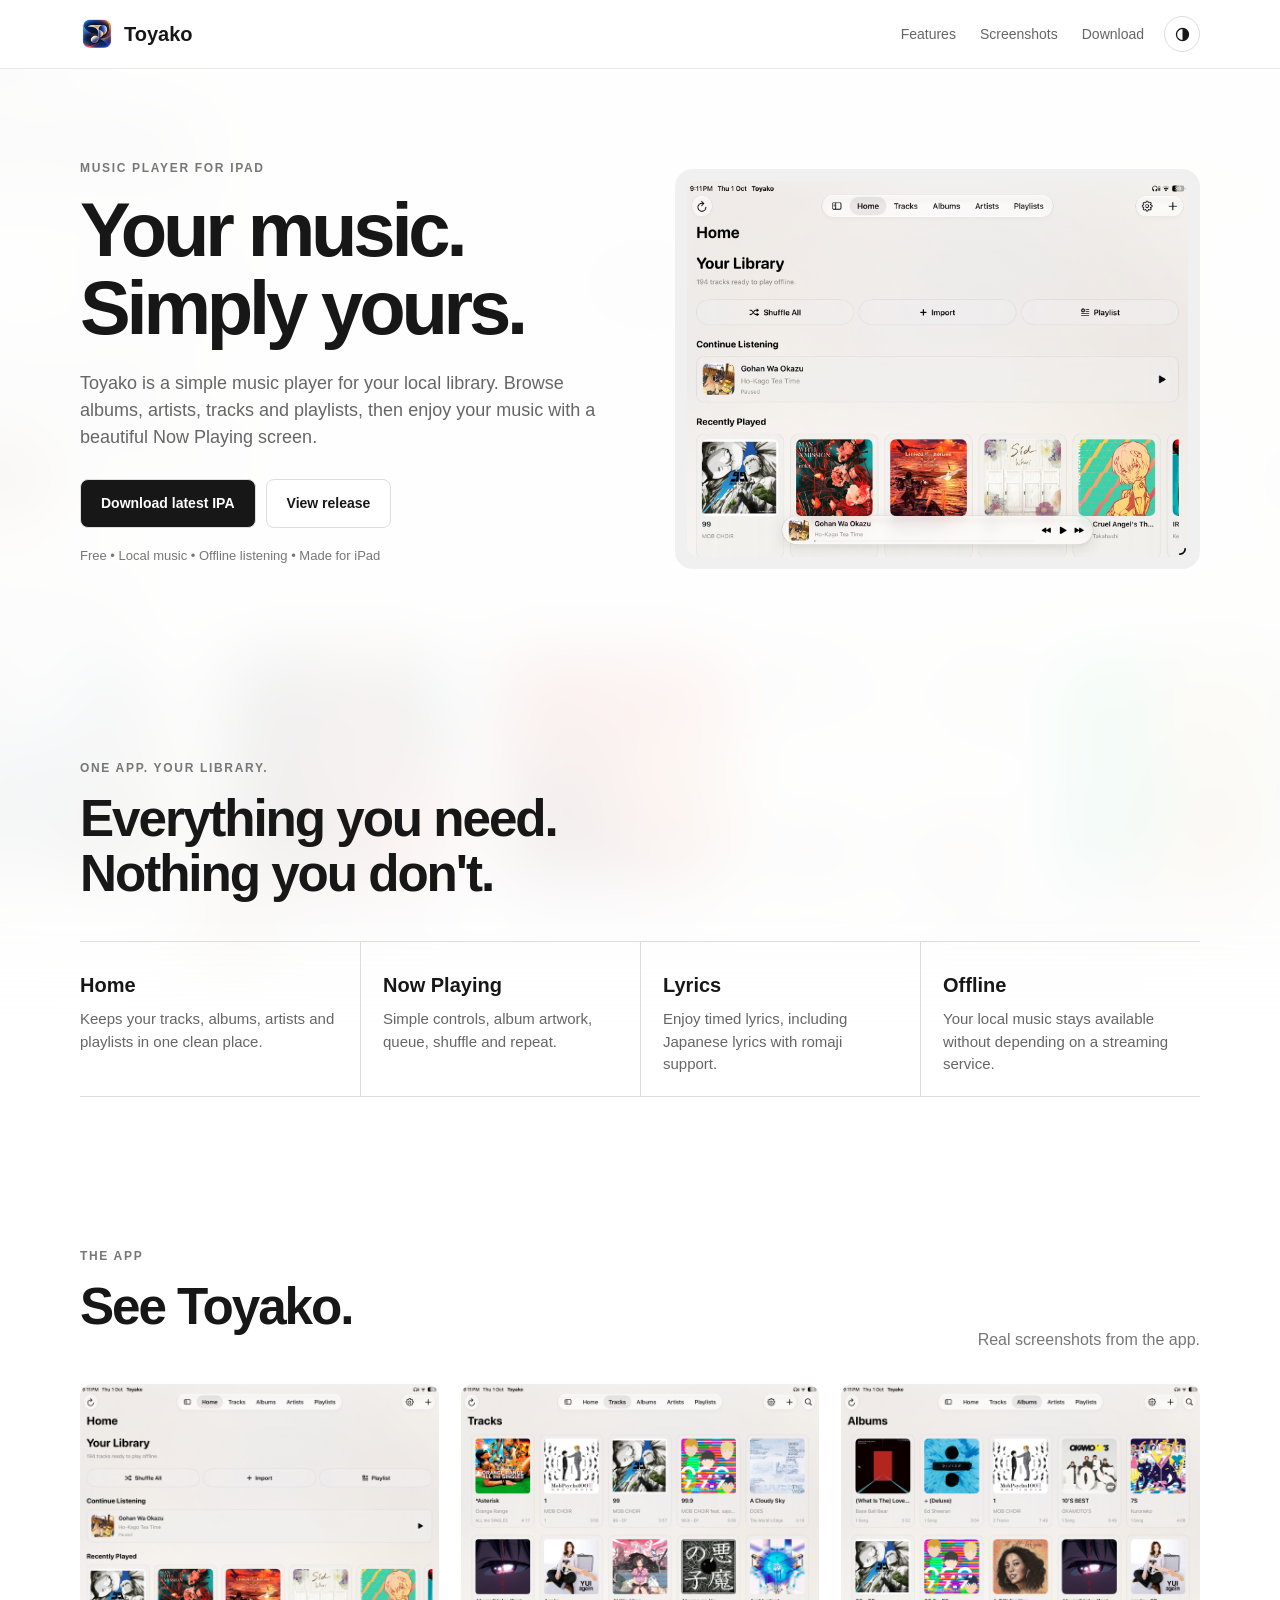
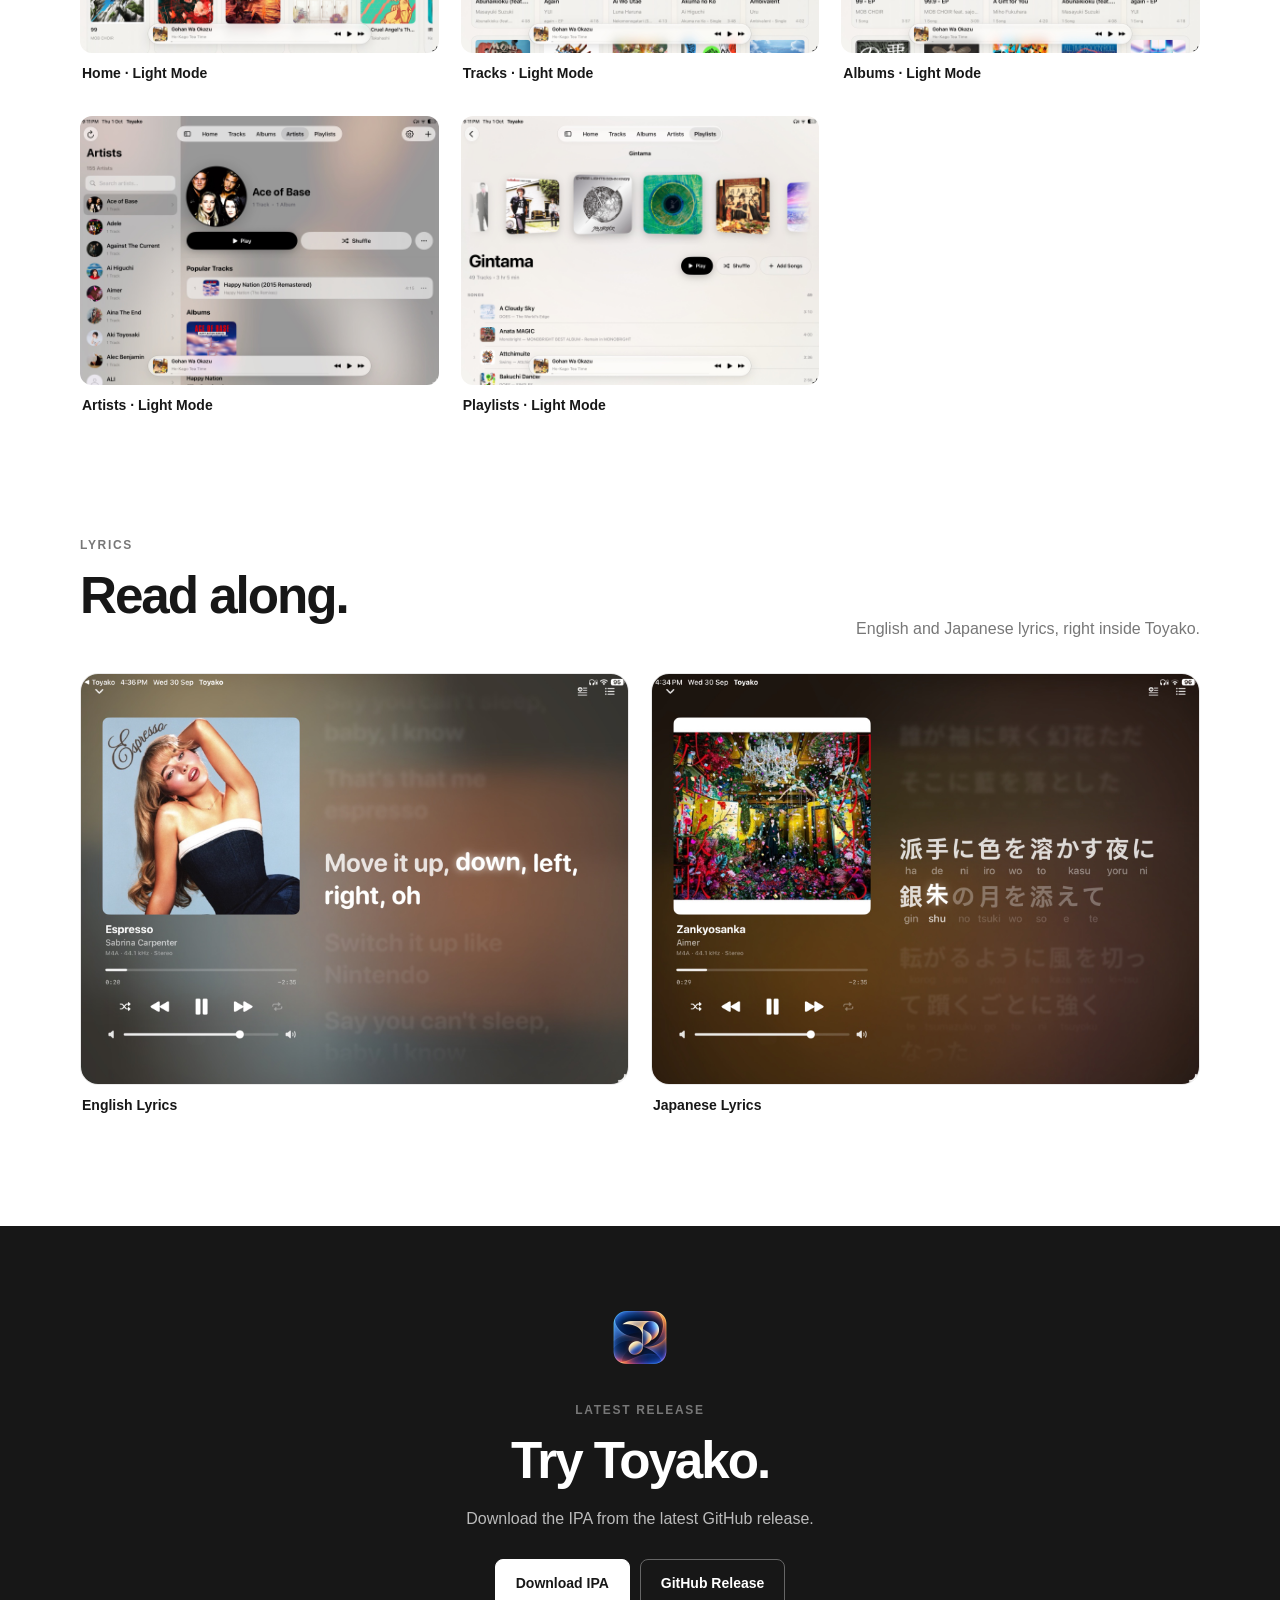
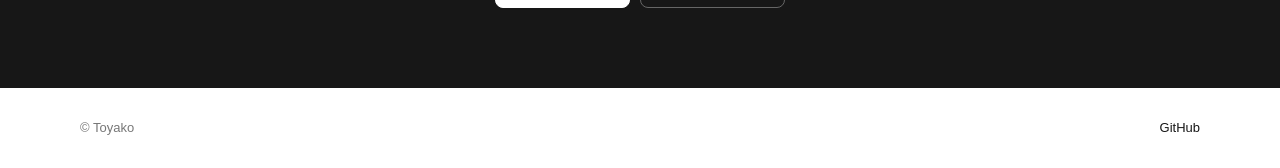
==== commit 833f4175: "Update Now Playing screen theme and version number - Set Now Playing screen to dark mode - Update ap" ====
--- a/docs/index.html
+++ b/docs/index.html
@@ -42,7 +42,7 @@
     <p class="small">ONE APP. YOUR LIBRARY.</p>
     <h2>Everything you need.<br>Nothing you don't.</h2>
     <div class="features">
-      <article><h3>Library</h3><p>Keep your tracks, albums, artists and playlists in one clean place.</p></article>
+      <article><h3>Home</h3><p>Keeps your tracks, albums, artists and playlists in one clean place.</p></article>
       <article><h3>Now Playing</h3><p>Simple controls, album artwork, queue, shuffle and repeat.</p></article>
       <article><h3>Lyrics</h3><p>Enjoy timed lyrics, including Japanese lyrics with romaji support.</p></article>
       <article><h3>Offline</h3><p>Your local music stays available without depending on a streaming service.</p></article>
@@ -67,6 +67,20 @@
     </div>
   </section>
 
+  <section class="lyrics container" id="lyrics">
+    <div class="section-head"><div><p class="small">LYRICS</p><h2>Read along.</h2></div><p>English and Japanese lyrics, right inside Toyako.</p></div>
+    <div class="lyrics-grid">
+      <figure>
+        <img src="assets/screenshots/lyrics-english.jpeg" alt="Toyako English lyrics screen">
+        <figcaption>English Lyrics</figcaption>
+      </figure>
+      <figure>
+        <img src="assets/screenshots/lyrics-japanese.jpeg" alt="Toyako Japanese lyrics screen">
+        <figcaption>Japanese Lyrics</figcaption>
+      </figure>
+    </div>
+  </section>
+
   <section class="download" id="download">
     <div class="container download-inner">
       <img src="assets/toyako-icon.png" alt="Toyako icon">
--- a/docs/styles.css
+++ b/docs/styles.css
@@ -34,8 +34,9 @@
 .features article{padding:28px 22px 20px 0;border-bottom:1px solid var(--border-strong)}.features article+article{padding-left:22px;border-left:1px solid var(--border-strong)}
 .features p{color:var(--muted);margin:0;font-size:15px}
 .screens{padding:70px 0 100px}.section-head{display:flex;justify-content:space-between;align-items:end;margin-bottom:32px}.section-head>p{color:var(--subtle);margin:0}
+.lyrics{padding:10px 0 100px}.lyrics-grid{display:grid;grid-template-columns:repeat(2,minmax(0,1fr));gap:22px}.lyrics-grid figure{margin:0}.lyrics-grid img{display:block;width:100%;border-radius:18px;background:var(--surface-strong);border:1px solid var(--border)}.lyrics-grid figcaption{font-weight:650;font-size:14px;margin:10px 2px;color:var(--text)}
 .shots{display:grid;grid-template-columns:repeat(3,1fr);gap:22px}.theme-shots-dark{display:none}.dark .theme-shots-light{display:none}.dark .theme-shots-dark{display:grid}.shots figure{margin:0}.shots img{display:block;width:100%;border-radius:12px;background:var(--surface-strong)}.shots figcaption{font-weight:650;font-size:14px;margin:10px 2px}
 .download{background:var(--download-bg);color:var(--download-text);text-align:center;padding:80px 0}.download-inner>img{width:64px;height:64px;border-radius:16px;margin-bottom:24px}.download .small{color:var(--subtle)}.download p:not(.small){color:var(--download-muted)}.download .buttons{justify-content:center}
 .footer{height:80px;display:flex;align-items:center;justify-content:space-between;font-size:13px;color:var(--subtle)}.footer a{color:var(--text)}
-@media(max-width:800px){.hero{grid-template-columns:1fr;gap:35px;padding:55px 0 70px}.hero-image{max-width:650px}.features{grid-template-columns:1fr 1fr}.features article+article{padding-left:0;border-left:0}.features article:nth-child(even){padding-left:22px;border-left:1px solid var(--border-strong)}.shots{grid-template-columns:1fr 1fr}.nav-actions{gap:10px}nav{display:none}.theme-toggle{width:34px;height:34px}.section-head{display:block}.section-head>p{margin-top:10px}}
-@media(max-width:520px){.container{width:90%}.hero{padding:42px 0 55px}h1{font-size:46px}.lead{font-size:16px}.features,.shots{grid-template-columns:1fr}.features article,.features article+article,.features article:nth-child(even){padding:22px 0;border-left:0}.shots{gap:18px}.download{padding:60px 0}.footer{height:68px}.button{width:100%;text-align:center}}
+@media(max-width:800px){.hero{grid-template-columns:1fr;gap:35px;padding:55px 0 70px}.hero-image{max-width:650px}.features{grid-template-columns:1fr 1fr}.features article+article{padding-left:0;border-left:0}.features article:nth-child(even){padding-left:22px;border-left:1px solid var(--border-strong)}.shots{grid-template-columns:1fr 1fr}.lyrics-grid{grid-template-columns:1fr 1fr}.nav-actions{gap:10px}nav{display:none}.theme-toggle{width:34px;height:34px}.section-head{display:block}.section-head>p{margin-top:10px}}
+@media(max-width:520px){.container{width:90%}.hero{padding:42px 0 55px}h1{font-size:46px}.lead{font-size:16px}.features,.shots,.lyrics-grid{grid-template-columns:1fr}.features article,.features article+article,.features article:nth-child(even){padding:22px 0;border-left:0}.shots{gap:18px}.download{padding:60px 0}.footer{height:68px}.button{width:100%;text-align:center}}
